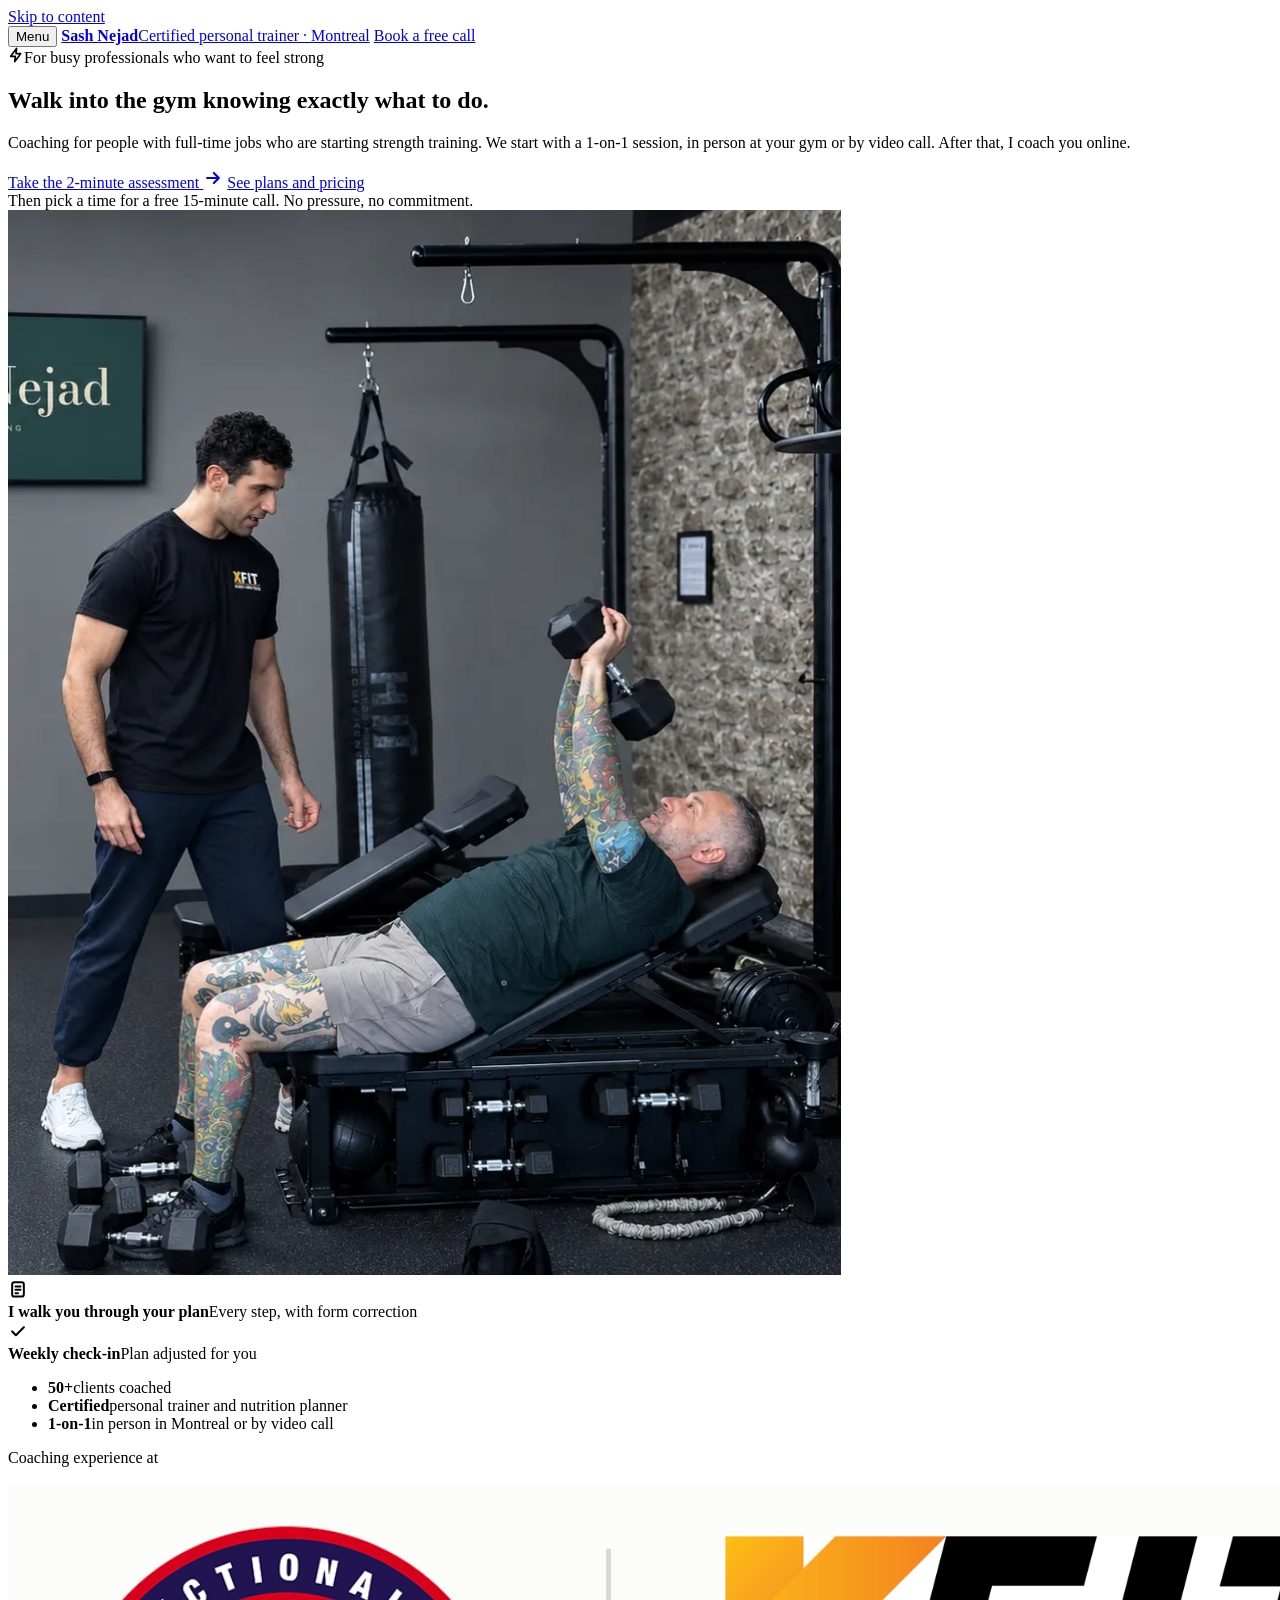
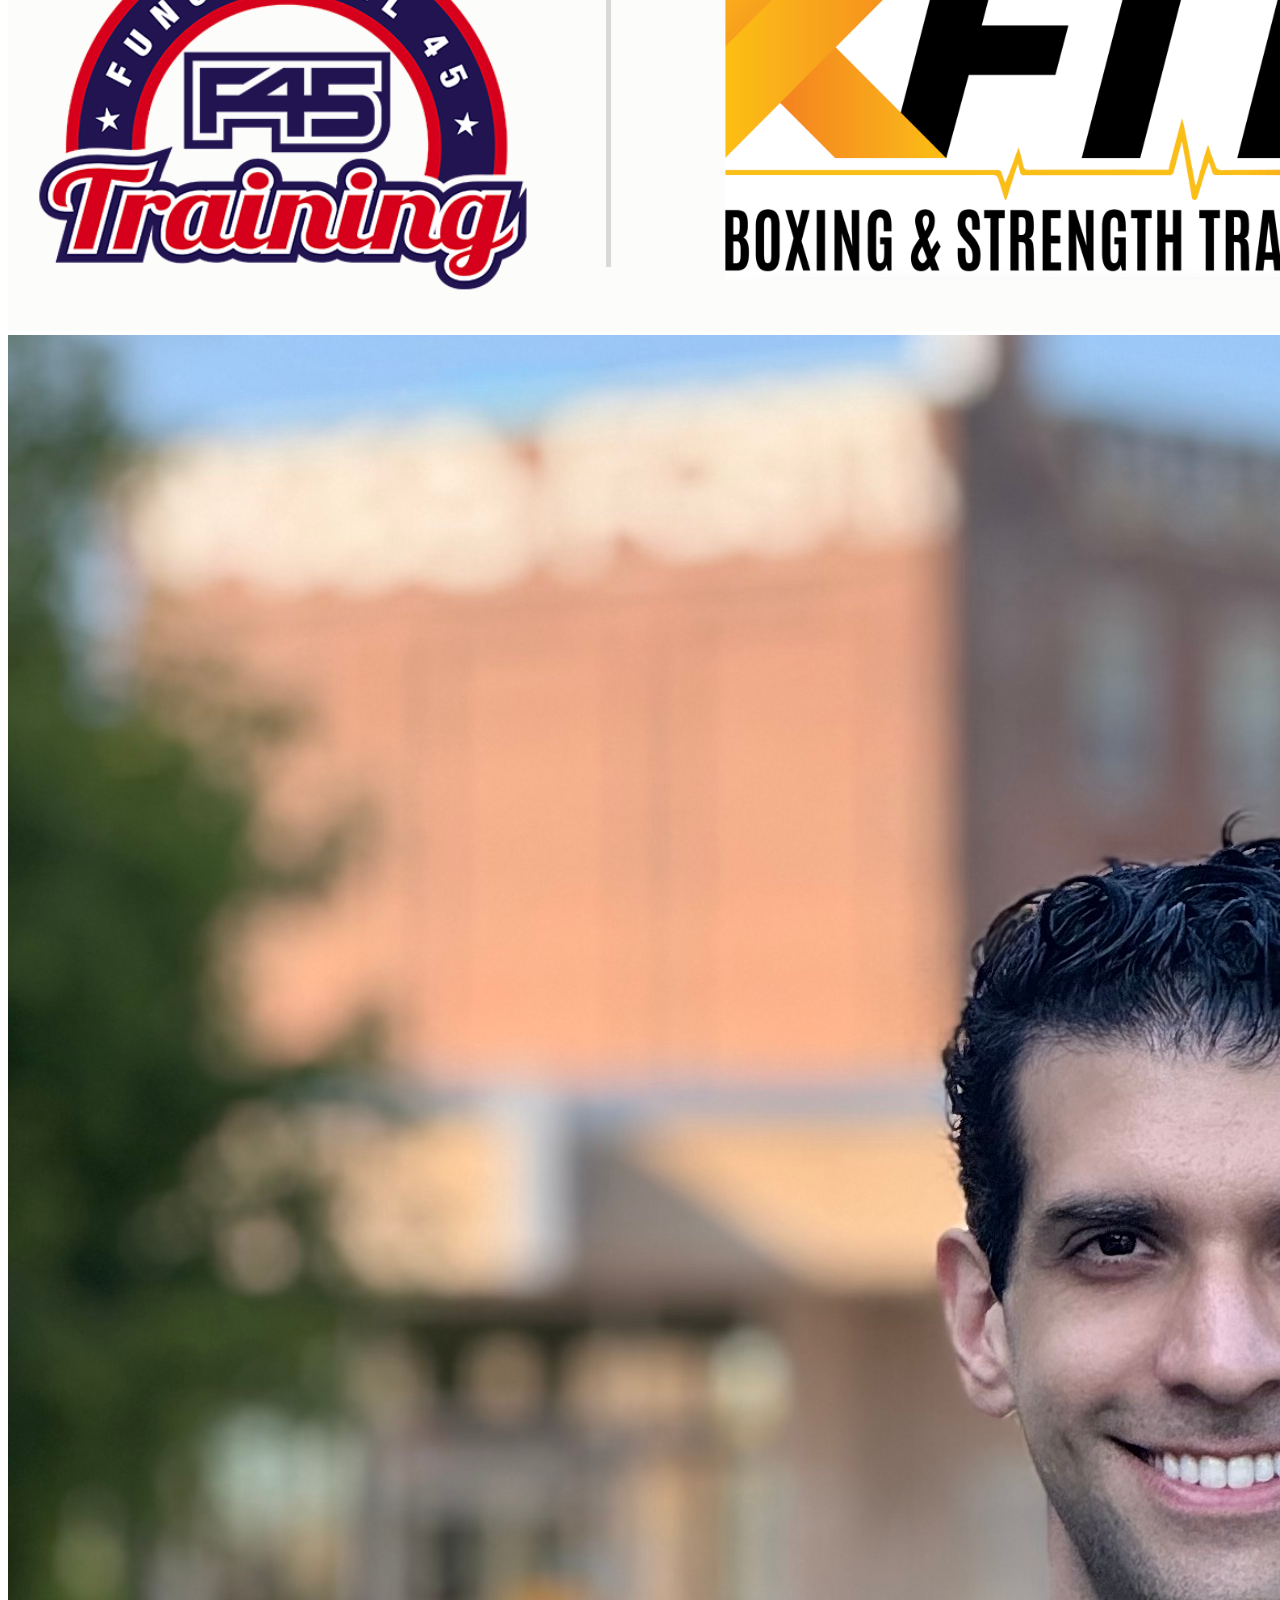
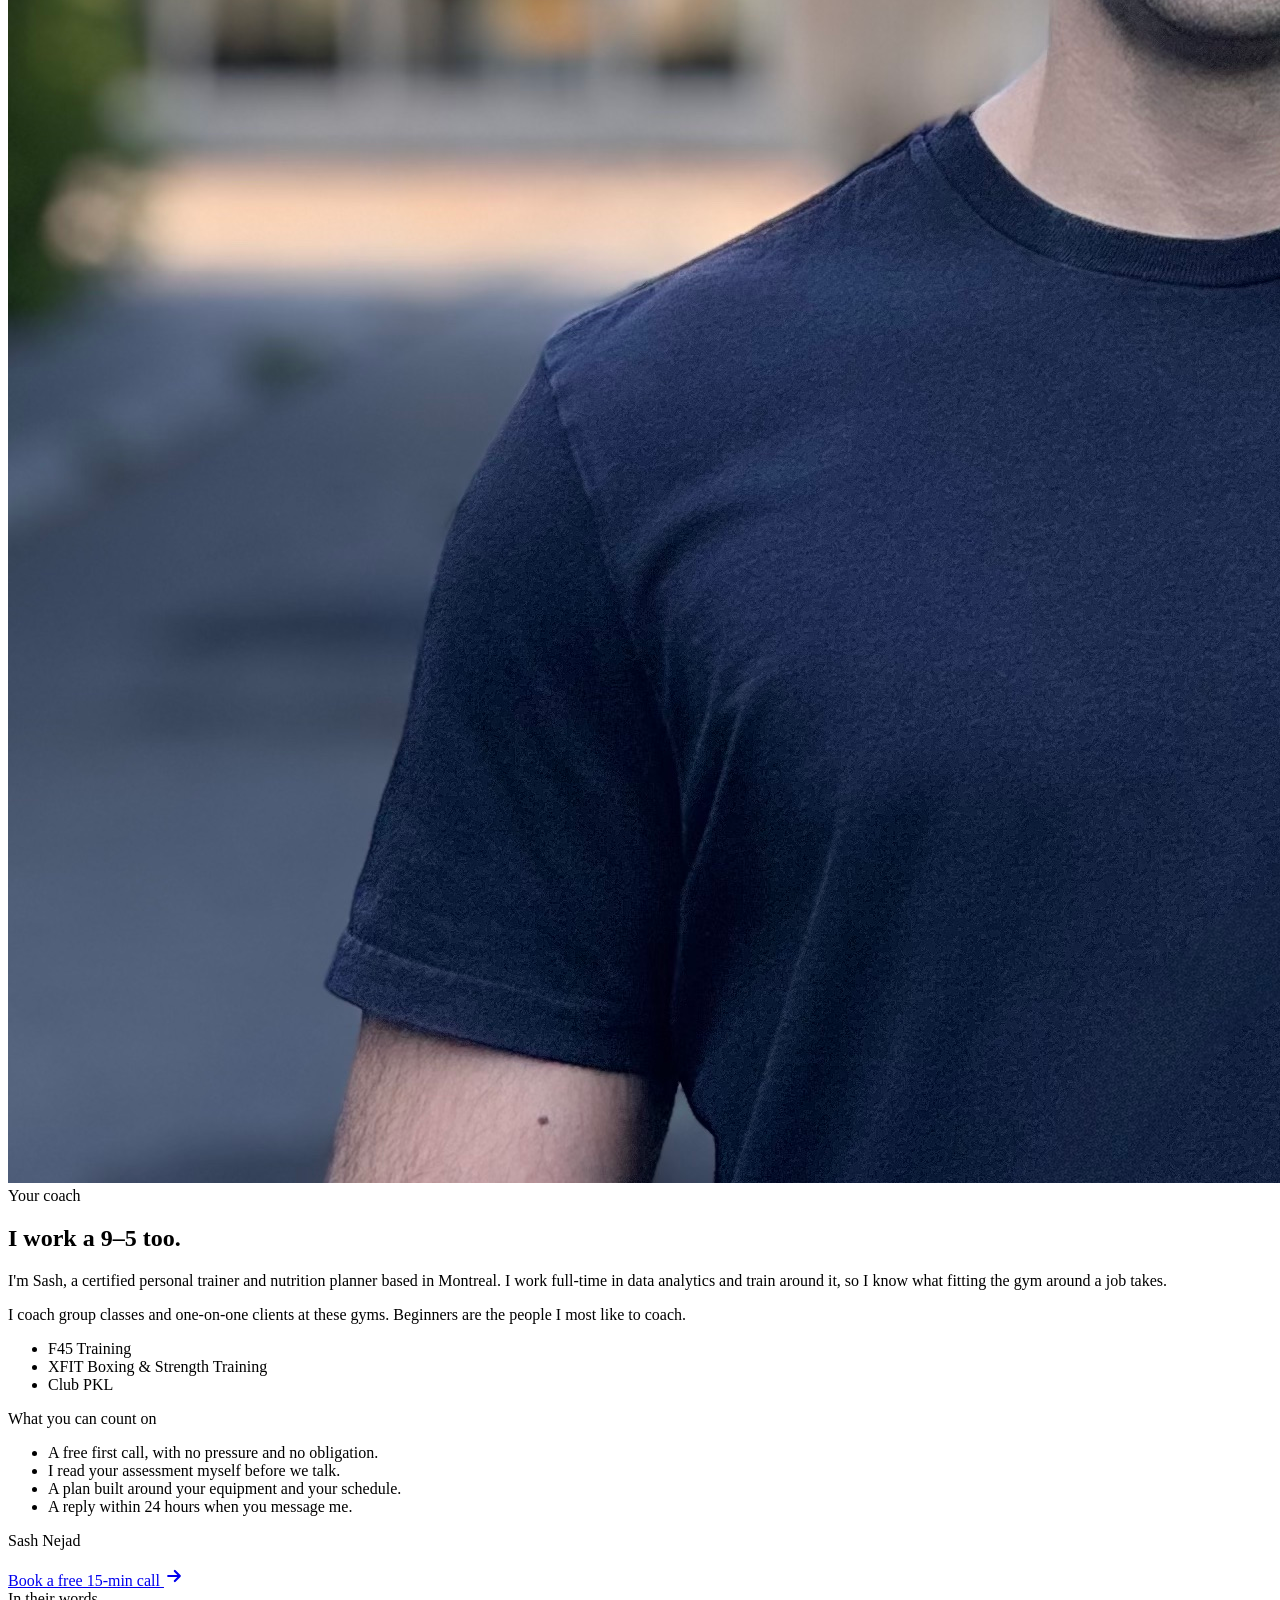
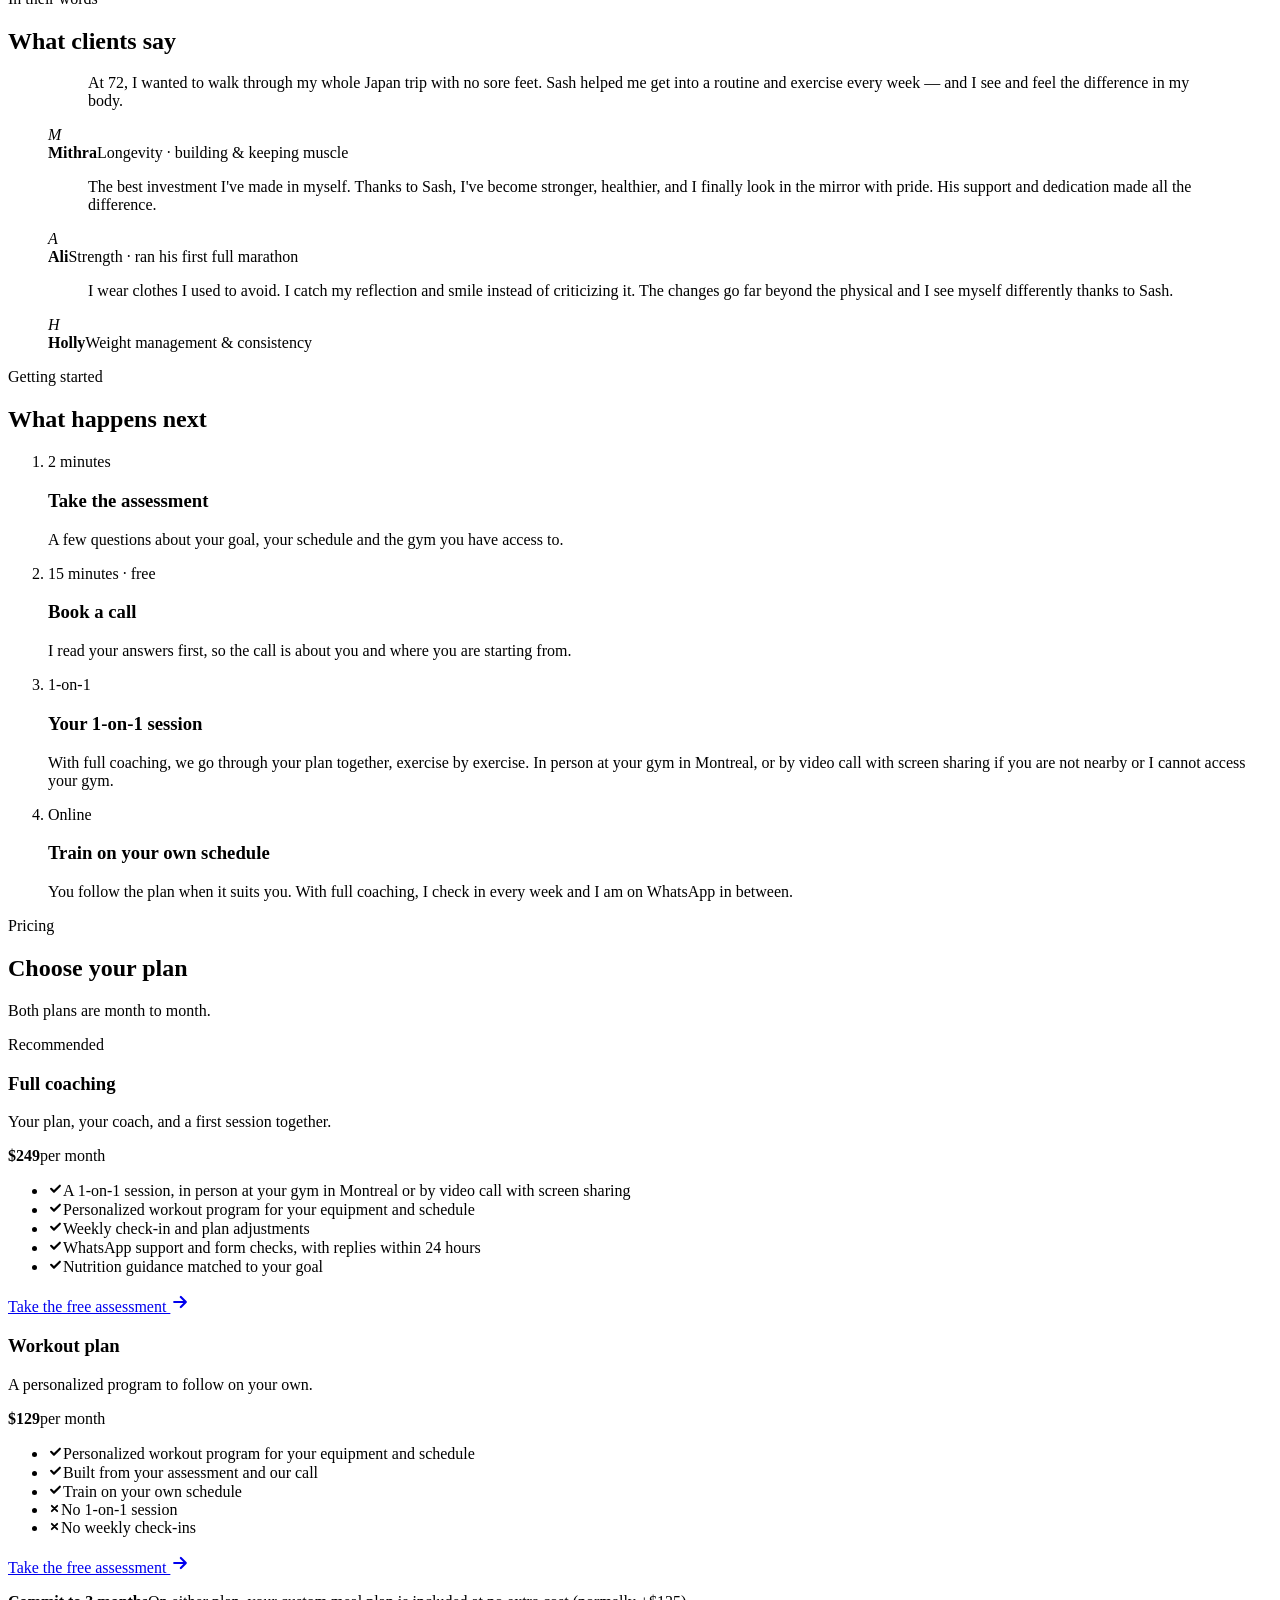
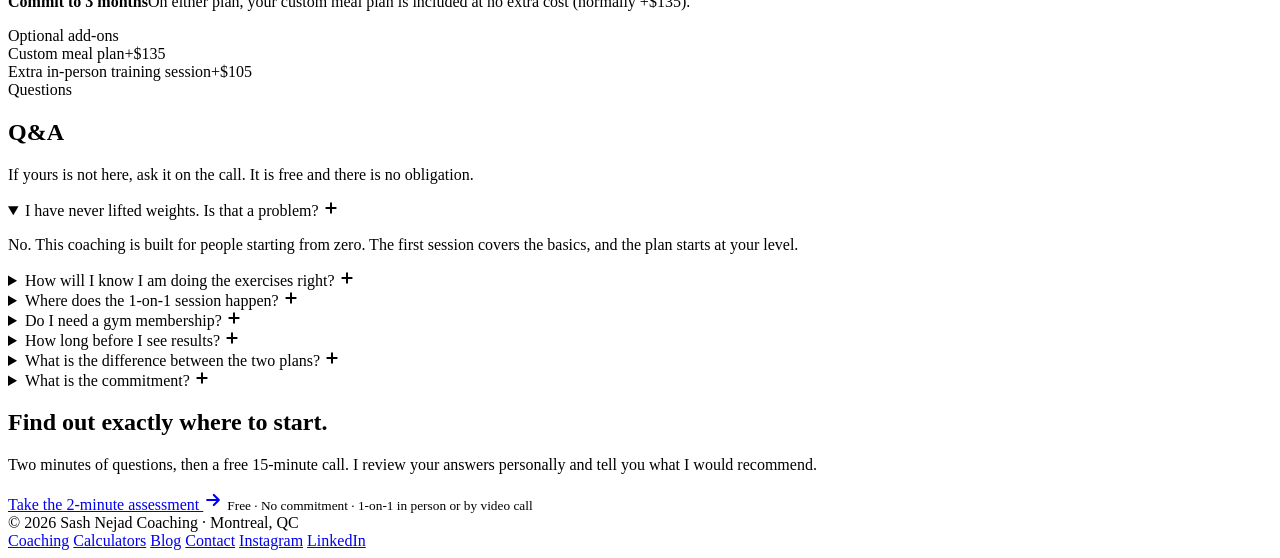
==== index.html @ bfb566f3 "Add files via upload" ====
<!DOCTYPE html>
<html lang="en">
<head>
<meta charset="utf-8">
<meta name="viewport" content="width=device-width, initial-scale=1.0">
<meta name="theme-color" content="#0B1F3A">

<!-- Google tag (gtag.js) -->
<script async src="https://www.googletagmanager.com/gtag/js?id=G-15GEWQ8VV3"></script>
<script>
  window.dataLayer = window.dataLayer || [];
  function gtag(){dataLayer.push(arguments);}
  gtag('js', new Date());

  gtag('config', 'G-15GEWQ8VV3');
  gtag('config', 'AW-18391822714');
</script>

<title>Sash Nejad - Personal Trainer Online &amp; in Montreal</title>
<meta name="description" content="Online personal training for busy professionals in Montreal: a 1-on-1 session in person or by video call, a personalized plan and weekly check-ins. Book a free 15-minute call.">
<meta name="robots" content="index, follow, max-image-preview:large, max-snippet:-1">
<link rel="canonical" href="https://sashnejad.com/">
<meta property="og:type" content="website">
<meta property="og:site_name" content="Sash Nejad Coaching">
<meta property="og:locale" content="en_CA">
<meta property="og:title" content="Sash Nejad - Personal Trainer Online &amp; in Montreal">
<meta property="og:description" content="Online personal training for busy professionals in Montreal: a 1-on-1 session in person or by video call, a personalized plan and weekly check-ins. Book a free 15-minute call.">
<meta property="og:url" content="https://sashnejad.com/">
<meta property="og:image" content="https://sashnejad.com/Gym.webp">
<meta name="twitter:card" content="summary_large_image">

<link rel="icon" type="image/png" href="/favicon-96x96.png" sizes="96x96" />
<link rel="icon" type="image/svg+xml" href="/favicon.svg" />
<link rel="shortcut icon" href="/favicon.ico" />
<link rel="apple-touch-icon" sizes="180x180" href="/apple-touch-icon.png" />
<link rel="manifest" href="/site.webmanifest" />

<!-- Google Tag Manager -->
<script>(function(w,d,s,l,i){w[l]=w[l]||[];w[l].push({'gtm.start':
new Date().getTime(),event:'gtm.js'});var f=d.getElementsByTagName(s)[0],
j=d.createElement(s),dl=l!='dataLayer'?'&l='+l:'';j.async=true;j.src=
'https://www.googletagmanager.com/gtm.js?id='+i+dl;f.parentNode.insertBefore(j,f);
})(window,document,'script','dataLayer','GTM-TTW9QDB4');</script>
<!-- End Google Tag Manager -->

<!-- Meta Pixel Code -->
<script>
!function(f,b,e,v,n,t,s)
{if(f.fbq)return;n=f.fbq=function(){n.callMethod?
n.callMethod.apply(n,arguments):n.queue.push(arguments)};
if(!f._fbq)f._fbq=n;n.push=n;n.loaded=!0;n.version='2.0';
n.queue=[];t=b.createElement(e);t.async=!0;
t.src=v;s=b.getElementsByTagName(e)[0];
s.parentNode.insertBefore(t,s)}(window, document,'script',
'https://connect.facebook.net/en_US/fbevents.js');
fbq('init', '3907175546258255');
fbq('track', 'PageView');
</script>
<!-- End Meta Pixel Code -->

<link rel="preconnect" href="https://fonts.googleapis.com">
<link rel="preconnect" href="https://fonts.gstatic.com" crossorigin>
<link rel="stylesheet" href="https://fonts.googleapis.com/css2?family=Libre+Franklin:wght@400;500;600;700&display=swap">
<link rel="stylesheet" href="https://fonts.googleapis.com/css2?family=IBM+Plex+Mono:wght@500&display=swap">
<link rel="stylesheet" href="/assets/site.css">

<script type="application/ld+json">
{
 "@context": "https://schema.org",
 "@graph": [
  {
   "@type": "WebSite",
   "@id": "https://sashnejad.com/#website",
   "url": "https://sashnejad.com/",
   "name": "Sash Nejad Coaching",
   "inLanguage": "en-CA",
   "publisher": {
    "@id": "https://sashnejad.com/#business"
   }
  },
  {
   "@type": "WebPage",
   "@id": "https://sashnejad.com/#webpage",
   "url": "https://sashnejad.com/",
   "name": "Sash Nejad - Personal Trainer Online & in Montreal",
   "description": "Online personal training for busy professionals in Montreal: a 1-on-1 session in person or by video call, a personalized plan and weekly check-ins. Book a free 15-minute call.",
   "isPartOf": {
    "@id": "https://sashnejad.com/#website"
   },
   "about": {
    "@id": "https://sashnejad.com/#business"
   },
   "primaryImageOfPage": {
    "@type": "ImageObject",
    "url": "https://sashnejad.com/Gym.webp"
   },
   "inLanguage": "en-CA"
  },
  {
   "@type": "ProfessionalService",
   "@id": "https://sashnejad.com/#business",
   "name": "Sash Nejad Coaching",
   "url": "https://sashnejad.com/",
   "description": "Personal training for busy professionals: online coaching worldwide, with 1-on-1 sessions in person in Montreal or by video call.",
   "image": "https://sashnejad.com/Gym.webp",
   "logo": "https://sashnejad.com/favicon-96x96.png",
   "founder": {
    "@id": "https://sashnejad.com/#sash"
   },
   "employee": {
    "@id": "https://sashnejad.com/#sash"
   },
   "address": {
    "@type": "PostalAddress",
    "addressLocality": "Montreal",
    "addressRegion": "QC",
    "addressCountry": "CA"
   },
   "areaServed": [
    {
     "@type": "City",
     "name": "Montreal"
    },
    {
     "@type": "Place",
     "name": "Online, worldwide"
    }
   ],
   "priceRange": "$129–$249 per month",
   "sameAs": [
    "https://www.instagram.com/sashnejad",
    "https://www.linkedin.com/in/sash-nejad/",
    "https://maps.google.com/?cid=7305544424755858509"
   ],
   "hasOfferCatalog": {
    "@type": "OfferCatalog",
    "name": "Coaching plans",
    "itemListElement": [
     {
      "@type": "Offer",
      "name": "Full coaching",
      "url": "https://sashnejad.com/#pricing",
      "price": 249,
      "priceCurrency": "CAD",
      "priceSpecification": {
       "@type": "UnitPriceSpecification",
       "price": 249,
       "priceCurrency": "CAD",
       "unitText": "MONTH"
      },
      "itemOffered": {
       "@type": "Service",
       "name": "Full coaching",
       "description": "A 1-on-1 session in person or by video call, a personalized workout program, weekly check-ins, WhatsApp support with form checks, and nutrition guidance.",
       "serviceType": "Personal training",
       "provider": {
        "@id": "https://sashnejad.com/#business"
       }
      }
     },
     {
      "@type": "Offer",
      "name": "Workout plan",
      "url": "https://sashnejad.com/#pricing",
      "price": 129,
      "priceCurrency": "CAD",
      "priceSpecification": {
       "@type": "UnitPriceSpecification",
       "price": 129,
       "priceCurrency": "CAD",
       "unitText": "MONTH"
      },
      "itemOffered": {
       "@type": "Service",
       "name": "Workout plan",
       "description": "A personalized workout program to follow on your own. No 1-on-1 session and no weekly check-ins.",
       "serviceType": "Personal training",
       "provider": {
        "@id": "https://sashnejad.com/#business"
       }
      }
     }
    ]
   }
  },
  {
   "@type": "Person",
   "@id": "https://sashnejad.com/#sash",
   "name": "Sash Nejad",
   "url": "https://sashnejad.com/",
   "jobTitle": "Certified personal trainer and nutrition planner",
   "image": "https://sashnejad.com/SNPhoto.jpeg",
   "worksFor": {
    "@id": "https://sashnejad.com/#business"
   },
   "address": {
    "@type": "PostalAddress",
    "addressLocality": "Montreal",
    "addressRegion": "QC",
    "addressCountry": "CA"
   },
   "knowsAbout": [
    "Strength training",
    "Resistance training for beginners",
    "Nutrition planning",
    "Online personal training"
   ],
   "sameAs": [
    "https://www.instagram.com/sashnejad",
    "https://www.linkedin.com/in/sash-nejad/"
   ]
  },
  {
   "@type": "FAQPage",
   "@id": "https://sashnejad.com/#faq",
   "mainEntity": [
    {
     "@type": "Question",
     "name": "I have never lifted weights. Is that a problem?",
     "acceptedAnswer": {
      "@type": "Answer",
      "text": "No. This coaching is built for people starting from zero. The first session covers the basics, and the plan starts at your level."
     }
    },
    {
     "@type": "Question",
     "name": "How will I know I am doing the exercises right?",
     "acceptedAnswer": {
      "@type": "Answer",
      "text": "We go through every exercise together in the first session. After that, send me a short video of any lift on WhatsApp and I will tell you what to adjust."
     }
    },
    {
     "@type": "Question",
     "name": "Where does the 1-on-1 session happen?",
     "acceptedAnswer": {
      "@type": "Answer",
      "text": "In person at your gym in Griffintown and central Montreal, such as your condo building's gym or the one you belong to. If you are not nearby, or I cannot get access to your gym, we do it by video call with screen sharing, so I can still walk you through every exercise and check your form."
     }
    },
    {
     "@type": "Question",
     "name": "Do I need a gym membership?",
     "acceptedAnswer": {
      "@type": "Answer",
      "text": "No. Your program is built around what you have: a condo gym, a set of dumbbells at home, or just your bodyweight."
     }
    },
    {
     "@type": "Question",
     "name": "How long before I see results?",
     "acceptedAnswer": {
      "@type": "Answer",
      "text": "It depends on where you start. Many clients notice more energy and confidence in the first weeks. Physical change builds over the following months of consistent training."
     }
    },
    {
     "@type": "Question",
     "name": "What is the difference between the two plans?",
     "acceptedAnswer": {
      "@type": "Answer",
      "text": "Both give you a personalized workout program. Full coaching adds a 1-on-1 session, in person or by video call, and a weekly check-in, so I adjust the plan with you as you go. The workout plan is the program on its own, to follow by yourself."
     }
    },
    {
     "@type": "Question",
     "name": "What is the commitment?",
     "acceptedAnswer": {
      "@type": "Answer",
      "text": "The call is free, with no obligation. Both plans are month to month. If you commit to 3 months on either plan, your custom meal plan is included at no extra cost, and 3 months is a realistic time to learn the movements and build the habit."
     }
    }
   ]
  }
 ]
}
</script>
</head>
<body>
<!-- Google Tag Manager (noscript) -->
<noscript><iframe src="https://www.googletagmanager.com/ns.html?id=GTM-TTW9QDB4" height="0" width="0" style="display:none;visibility:hidden"></iframe></noscript>
<!-- End Google Tag Manager (noscript) -->
<noscript><img height="1" width="1" style="display:none" alt="" src="https://www.facebook.com/tr?id=3907175546258255&ev=PageView&noscript=1"></noscript>

<a class="skip" href="#main">Skip to content</a>

<header class="top">
  <div class="wrap">
    <button class="menu-btn" type="button" aria-expanded="false" aria-controls="site-menu" aria-label="Open menu">
      <span class="menu-btn__bars" aria-hidden="true"><span></span><span></span><span></span></span>
      <span class="menu-btn__label">Menu</span>
    </button>
    <a class="brand" href="/"><b>Sash Nejad</b><span>Certified personal trainer · Montreal</span></a>
    <a class="btn btn--accent top__cta" href="/assessment/" data-cta="header">Book a free call</a>
  </div>
  <nav class="menu" id="site-menu" aria-label="Main" hidden>
    <ul>
      <li><a href="/#pricing">Pricing</a></li>
      <li><a href="/#faq">Q&amp;A</a></li>
      <li><a href="/calculators/">Calculators</a></li>
      <li><a href="/blog/">Blog</a></li>
      <li><a href="/contact/">Contact</a></li>
    </ul>
  </nav>
</header>

<main id="main">

  <section class="hero">
    <div class="rings" aria-hidden="true"></div>
    <div class="wrap">
      <div class="hero__copy">
        <span class="pill"><svg aria-hidden="true" width="16" height="16" viewBox="0 0 24 24" fill="none" stroke="currentColor" stroke-width="2.4" stroke-linecap="round" stroke-linejoin="round"><path d="M13 2L4 14h7l-1 8 9-12h-7l1-8z"/></svg>For busy professionals who want to feel strong</span>
        <h1>Walk into the gym knowing <span class="mark">exactly</span> what to do.</h1>
        <p class="hero__lead">Coaching for people with full-time jobs who are starting strength training. We start with a 1-on-1 session, in person at your gym or by video call. After that, I coach you online.</p>
        <div class="hero__cta" id="hero-cta">
          <a class="btn btn--accent" href="/assessment/" data-cta="hero">Take the 2-minute assessment <svg aria-hidden="true" width="20" height="20" viewBox="0 0 24 24" fill="none" stroke="currentColor" stroke-width="2.6" stroke-linecap="round" stroke-linejoin="round"><path d="M5 12h14M13 6l6 6-6 6"/></svg></a>
          <a class="hero__more" href="#pricing">See plans and pricing</a>
        </div>
        <span class="hero__note">Then pick a time for a free 15-minute call. No pressure, no commitment.</span>
      </div>

      <div class="shot">
        <img src="/Gym.webp" alt="Sash Nejad coaching a client through a dumbbell press at his Montreal training space" width="833" height="1065">
        <div class="float float--a">
          <i><svg aria-hidden="true" width="20" height="20" viewBox="0 0 24 24" fill="none" stroke="currentColor" stroke-width="2.4" stroke-linecap="round" stroke-linejoin="round"><rect x="5" y="4" width="14" height="17" rx="2.5"/><path d="M9 9h6M9 13h6M9 17h3"/></svg></i>
          <div><b>I walk you through your plan</b><span>Every step, with form correction</span></div>
        </div>
        <div class="float float--b">
          <i><svg aria-hidden="true" width="20" height="20" viewBox="0 0 24 24" fill="none" stroke="currentColor" stroke-width="2.6" stroke-linecap="round" stroke-linejoin="round"><path d="M5 12.5l4.5 4.5L19 7.5"/></svg></i>
          <div><b>Weekly check-in</b><span>Plan adjusted for you</span></div>
        </div>
      </div>
    </div>
  </section>

  <div class="stats">
    <div class="stats__card">
      <ul aria-label="Credentials">
        <li><b>50+</b><span>clients coached</span></li>
        <!-- TODO: name the body that certified you. A named credential is more convincing than the word "certified". -->
        <li><b>Certified</b><span>personal trainer and nutrition planner</span></li>
        <li><b>1-on-1</b><span>in person in Montreal or by video call</span></li>
      </ul>
      <div class="creds">
        <p class="creds__label">Coaching experience at</p>
        <img src="/Affl.png" alt="Gyms and studios where Sash has coached: F45 Training, XFIT Boxing &amp; Strength Training, Club PKL" loading="lazy">
      </div>
    </div>
  </div>

  <section class="sec sec--white" id="coach">
    <div class="wrap coach">
      <div class="coach__photo">
        <img src="/SNPhoto.jpeg" alt="Sash Nejad, certified personal trainer" loading="lazy">
      </div>
      <div class="coach__copy">
        <span class="eyebrow">Your coach</span>
        <h2>I work a <span class="hl">9–5</span> too.</h2>
        <p>I'm Sash, a certified personal trainer and nutrition planner based in Montreal. I work full-time in data analytics and train around it, so I know what fitting the gym around a job takes.</p>
        <p>I coach group classes and one-on-one clients at these gyms. Beginners are the people I most like to coach.</p>
        <ul class="chips" aria-label="Coaching experience at">
          <li>F45 Training</li>
          <li>XFIT Boxing &amp; Strength Training</li>
          <li>Club PKL</li>
        </ul>
        <div class="promise">
          <p class="promise__title">What you can count on</p>
          <ul>
            <li>A free first call, with no pressure and no obligation.</li>
            <li>I read your assessment myself before we talk.</li>
            <li>A plan built around your equipment and your schedule.</li>
            <li>A reply within 24 hours when you message me.</li>
          </ul>
          <p class="sign">Sash Nejad</p>
        </div>
        <a class="btn btn--primary" href="/assessment/" data-cta="coach">Book a free 15-min call <svg aria-hidden="true" width="20" height="20" viewBox="0 0 24 24" fill="none" stroke="currentColor" stroke-width="2.6" stroke-linecap="round" stroke-linejoin="round"><path d="M5 12h14M13 6l6 6-6 6"/></svg></a>
      </div>
    </div>
  </section>

  <section class="sec" id="results">
    <div class="wrap">
      <div class="head">
        <span class="eyebrow">In their words</span>
        <h2>What clients say</h2>
      </div>
      <!-- TODO: when you have one, swap in a testimonial from a client who started as a beginner while working full-time (name, job and photo, with permission). -->
      <!-- TODO: once you have Google reviews, add your rating and a link to them here. -->
      <div class="quotes">
        <figure class="quote">
          <blockquote>At 72, I wanted to walk through my whole Japan trip with no sore feet. Sash helped me get into a routine and exercise every week — and I see and feel the difference in my body.</blockquote>
          <figcaption><i aria-hidden="true">M</i><div><b>Mithra</b><span>Longevity · building &amp; keeping muscle</span></div></figcaption>
        </figure>
        <figure class="quote">
          <blockquote>The best investment I've made in myself. Thanks to Sash, I've become stronger, healthier, and I finally look in the mirror with pride. His support and dedication made all the difference.</blockquote>
          <figcaption><i aria-hidden="true">A</i><div><b>Ali</b><span>Strength · ran his first full marathon</span></div></figcaption>
        </figure>
        <figure class="quote">
          <blockquote>I wear clothes I used to avoid. I catch my reflection and smile instead of criticizing it. The changes go far beyond the physical and I see myself differently thanks to Sash.</blockquote>
          <figcaption><i aria-hidden="true">H</i><div><b>Holly</b><span>Weight management &amp; consistency</span></div></figcaption>
        </figure>
      </div>
    </div>
  </section>

  <!-- ==================== BEFORE & AFTER (DISABLED) ====================
    ADS COMPLIANCE: kept switched off, as on the previous page. Before/after images are restricted
    by personal-health ad policies when they appear on an ad destination page.
    Keep this off on any page that receives paid traffic.

  <section class="sec" id="beforeafter">
    <div class="wrap">
      <figure><img src="BeforeAfterHolly.png" alt="Client transformation"><figcaption>Holly</figcaption></figure>
      <figure><img src="BeforeAfterAliReza.png" alt="Client transformation"><figcaption>AliReza</figcaption></figure>
    </div>
  </section>
  ==================== END BEFORE & AFTER (DISABLED) ==================== -->

  <section class="sec sec--white" id="start">
    <div class="wrap">
      <div class="head">
        <span class="eyebrow">Getting started</span>
        <h2>What happens next</h2>
      </div>
      <ol class="steps">
        <li class="step">
          <span class="step__tag">2 minutes</span>
          <h3>Take the assessment</h3>
          <p>A few questions about your goal, your schedule and the gym you have access to.</p>
        </li>
        <li class="step">
          <span class="step__tag">15 minutes · free</span>
          <h3>Book a call</h3>
          <p>I read your answers first, so the call is about you and where you are starting from.</p>
        </li>
        <li class="step step--inperson">
          <span class="step__tag">1-on-1</span>
          <h3>Your 1-on-1 session</h3>
          <p>With full coaching, we go through your plan together, exercise by exercise. In person at your gym in Montreal, or by video call with screen sharing if you are not nearby or I cannot access your gym.</p>
        </li>
        <li class="step">
          <span class="step__tag">Online</span>
          <h3>Train on your own schedule</h3>
          <p>You follow the plan when it suits you. With full coaching, I check in every week and I am on WhatsApp in between.</p>
        </li>
      </ol>
    </div>
  </section>


  <section class="sec" id="pricing">
    <div class="wrap">
      <div class="head">
        <span class="eyebrow">Pricing</span>
        <h2>Choose your plan</h2>
        <p>Both plans are month to month.</p>
      </div>
      <!-- TODO: state the currency (for example "$249 CAD" and "$129 CAD"). -->
      <div class="plans">
        <div class="tier tier--full">
          <div class="tier__top">
            <span class="tier__badge">Recommended</span>
            <h3>Full coaching</h3>
            <p class="tier__sub">Your plan, your coach, and a first session together.</p>
          </div>
          <p class="tier__price"><b>$249</b><span>per month</span></p>
          <ul class="includes">
            <li><i><svg aria-hidden="true" width="15" height="15" viewBox="0 0 24 24" fill="none" stroke="currentColor" stroke-width="3.4" stroke-linecap="round" stroke-linejoin="round"><path d="M5 12.5l4.5 4.5L19 7.5"/></svg></i><span>A 1-on-1 session, in person at your gym in Montreal or by video call with screen sharing</span></li>
            <li><i><svg aria-hidden="true" width="15" height="15" viewBox="0 0 24 24" fill="none" stroke="currentColor" stroke-width="3.4" stroke-linecap="round" stroke-linejoin="round"><path d="M5 12.5l4.5 4.5L19 7.5"/></svg></i><span>Personalized workout program for your equipment and schedule</span></li>
            <li><i><svg aria-hidden="true" width="15" height="15" viewBox="0 0 24 24" fill="none" stroke="currentColor" stroke-width="3.4" stroke-linecap="round" stroke-linejoin="round"><path d="M5 12.5l4.5 4.5L19 7.5"/></svg></i><span>Weekly check-in and plan adjustments</span></li>
            <li><i><svg aria-hidden="true" width="15" height="15" viewBox="0 0 24 24" fill="none" stroke="currentColor" stroke-width="3.4" stroke-linecap="round" stroke-linejoin="round"><path d="M5 12.5l4.5 4.5L19 7.5"/></svg></i><span>WhatsApp support and form checks, with replies within 24 hours</span></li>
            <li><i><svg aria-hidden="true" width="15" height="15" viewBox="0 0 24 24" fill="none" stroke="currentColor" stroke-width="3.4" stroke-linecap="round" stroke-linejoin="round"><path d="M5 12.5l4.5 4.5L19 7.5"/></svg></i><span>Nutrition guidance matched to your goal</span></li>
          </ul>
          <a class="btn btn--accent" href="/assessment/" data-cta="pricing-full">Take the free assessment <svg aria-hidden="true" width="20" height="20" viewBox="0 0 24 24" fill="none" stroke="currentColor" stroke-width="2.6" stroke-linecap="round" stroke-linejoin="round"><path d="M5 12h14M13 6l6 6-6 6"/></svg></a>
        </div>
        <div class="tier">
          <div class="tier__top">
            <h3>Workout plan</h3>
            <p class="tier__sub">A personalized program to follow on your own.</p>
          </div>
          <p class="tier__price"><b>$129</b><span>per month</span></p>
          <ul class="includes">
            <li><i><svg aria-hidden="true" width="15" height="15" viewBox="0 0 24 24" fill="none" stroke="currentColor" stroke-width="3.4" stroke-linecap="round" stroke-linejoin="round"><path d="M5 12.5l4.5 4.5L19 7.5"/></svg></i><span>Personalized workout program for your equipment and schedule</span></li>
            <li><i><svg aria-hidden="true" width="15" height="15" viewBox="0 0 24 24" fill="none" stroke="currentColor" stroke-width="3.4" stroke-linecap="round" stroke-linejoin="round"><path d="M5 12.5l4.5 4.5L19 7.5"/></svg></i><span>Built from your assessment and our call</span></li>
            <li><i><svg aria-hidden="true" width="15" height="15" viewBox="0 0 24 24" fill="none" stroke="currentColor" stroke-width="3.4" stroke-linecap="round" stroke-linejoin="round"><path d="M5 12.5l4.5 4.5L19 7.5"/></svg></i><span>Train on your own schedule</span></li>
            <li class="is-no"><i><svg aria-hidden="true" width="13" height="13" viewBox="0 0 24 24" fill="none" stroke="currentColor" stroke-width="3.4" stroke-linecap="round"><path d="M7 7l10 10M17 7L7 17"/></svg></i><span>No 1-on-1 session</span></li>
            <li class="is-no"><i><svg aria-hidden="true" width="13" height="13" viewBox="0 0 24 24" fill="none" stroke="currentColor" stroke-width="3.4" stroke-linecap="round"><path d="M7 7l10 10M17 7L7 17"/></svg></i><span>No weekly check-ins</span></li>
          </ul>
          <a class="btn btn--primary" href="/assessment/" data-cta="pricing-workout">Take the free assessment <svg aria-hidden="true" width="20" height="20" viewBox="0 0 24 24" fill="none" stroke="currentColor" stroke-width="2.6" stroke-linecap="round" stroke-linejoin="round"><path d="M5 12h14M13 6l6 6-6 6"/></svg></a>
        </div>
      </div>

      <!-- 3-MONTH BONUS: delete this block to remove the offer. -->
      <p class="bonus"><b>Commit to 3 months</b><span>On either plan, your custom meal plan is included at no extra cost (normally +$135).</span></p>
      <!-- END 3-MONTH BONUS -->

      <div class="addons addons--plans">
        <span class="eyebrow">Optional add-ons</span>
        <div><span>Custom meal plan</span><span>+$135</span></div>
        <div><span>Extra in-person training session</span><span>+$105</span></div>
      </div>
    </div>
  </section>

  <section class="sec sec--white" id="faq">
    <div class="wrap faq">
      <div class="head">
        <span class="eyebrow">Questions</span>
        <h2>Q&amp;A</h2>
        <p>If yours is not here, ask it on the call. It is free and there is no obligation.</p>
      </div>
      <div class="faq__list">
        <details open>
          <summary>I have never lifted weights. Is that a problem? <i><svg aria-hidden="true" width="16" height="16" viewBox="0 0 24 24" fill="none" stroke="currentColor" stroke-width="3" stroke-linecap="round"><path d="M12 5v14M5 12h14"/></svg></i></summary>
          <p>No. This coaching is built for people starting from zero. The first session covers the basics, and the plan starts at your level.</p>
        </details>
        <details>
          <summary>How will I know I am doing the exercises right? <i><svg aria-hidden="true" width="16" height="16" viewBox="0 0 24 24" fill="none" stroke="currentColor" stroke-width="3" stroke-linecap="round"><path d="M12 5v14M5 12h14"/></svg></i></summary>
          <p>We go through every exercise together in the first session. After that, send me a short video of any lift on WhatsApp and I will tell you what to adjust.</p>
        </details>
        <!-- TODO: confirm the areas where you do the in-person session. -->
        <details>
          <summary>Where does the 1-on-1 session happen? <i><svg aria-hidden="true" width="16" height="16" viewBox="0 0 24 24" fill="none" stroke="currentColor" stroke-width="3" stroke-linecap="round"><path d="M12 5v14M5 12h14"/></svg></i></summary>
          <p>In person at your gym in Griffintown and central Montreal, such as your condo building's gym or the one you belong to. If you are not nearby, or I cannot get access to your gym, we do it by video call with screen sharing, so I can still walk you through every exercise and check your form.</p>
        </details>
        <details>
          <summary>Do I need a gym membership? <i><svg aria-hidden="true" width="16" height="16" viewBox="0 0 24 24" fill="none" stroke="currentColor" stroke-width="3" stroke-linecap="round"><path d="M12 5v14M5 12h14"/></svg></i></summary>
          <p>No. Your program is built around what you have: a condo gym, a set of dumbbells at home, or just your bodyweight.</p>
        </details>
        <details>
          <summary>How long before I see results? <i><svg aria-hidden="true" width="16" height="16" viewBox="0 0 24 24" fill="none" stroke="currentColor" stroke-width="3" stroke-linecap="round"><path d="M12 5v14M5 12h14"/></svg></i></summary>
          <p>It depends on where you start. Many clients notice more energy and confidence in the first weeks. Physical change builds over the following months of consistent training.</p>
        </details>
        <details>
          <summary>What is the difference between the two plans? <i><svg aria-hidden="true" width="16" height="16" viewBox="0 0 24 24" fill="none" stroke="currentColor" stroke-width="3" stroke-linecap="round"><path d="M12 5v14M5 12h14"/></svg></i></summary>
          <p>Both give you a personalized workout program. Full coaching adds a 1-on-1 session, in person or by video call, and a weekly check-in, so I adjust the plan with you as you go. The workout plan is the program on its own, to follow by yourself.</p>
        </details>
        <details>
          <summary>What is the commitment? <i><svg aria-hidden="true" width="16" height="16" viewBox="0 0 24 24" fill="none" stroke="currentColor" stroke-width="3" stroke-linecap="round"><path d="M12 5v14M5 12h14"/></svg></i></summary>
          <p>The call is free, with no obligation. Both plans are month to month. If you commit to 3 months on either plan, your custom meal plan is included at no extra cost, and 3 months is a realistic time to learn the movements and build the habit.</p>
        </details>
      </div>
    </div>
  </section>

  <section class="sec sec--primary">
    <div class="rings rings--low" aria-hidden="true"></div>
    <div class="wrap">
      <div class="final">
        <h2>Find out <span class="mark">exactly</span> where to start.</h2>
        <p>Two minutes of questions, then a free 15-minute call. I review your answers personally and tell you what I would recommend.</p>
        <a class="btn btn--accent" href="/assessment/" data-cta="final">Take the 2-minute assessment <svg aria-hidden="true" width="20" height="20" viewBox="0 0 24 24" fill="none" stroke="currentColor" stroke-width="2.6" stroke-linecap="round" stroke-linejoin="round"><path d="M5 12h14M13 6l6 6-6 6"/></svg></a>
        <small>Free · No commitment · 1-on-1 in person or by video call</small>
      </div>
    </div>
  </section>

</main>

<footer class="foot">
  <div class="wrap">
    <span>© 2026 Sash Nejad Coaching · Montreal, QC</span>
    <nav aria-label="Footer">
      <a href="/">Coaching</a>
      <a href="/calculators/">Calculators</a>
      <a href="/blog/">Blog</a>
      <a href="/contact/">Contact</a>
      <a href="https://www.instagram.com/sashnejad">Instagram</a>
      <a href="https://www.linkedin.com/in/sash-nejad/">LinkedIn</a>
    </nav>
  </div>
</footer>
<script>
(function () {
  // Menu button: opens and closes the page menu under the header.
  var btn = document.querySelector('.menu-btn');
  var menu = document.getElementById('site-menu');
  if (!btn || !menu) return;
  function set(open) {
    btn.setAttribute('aria-expanded', String(open));
    btn.setAttribute('aria-label', open ? 'Close menu' : 'Open menu');
    menu.hidden = !open;
  }
  btn.addEventListener('click', function () { set(menu.hidden); });
  menu.addEventListener('click', function (e) { if (e.target.closest('a')) set(false); });
  document.addEventListener('keydown', function (e) {
    if (e.key === 'Escape' && !menu.hidden) { set(false); btn.focus(); }
  });
  document.addEventListener('click', function (e) {
    if (!menu.hidden && !e.target.closest('.top')) set(false);
  });
})();
</script>

</body>
</html>
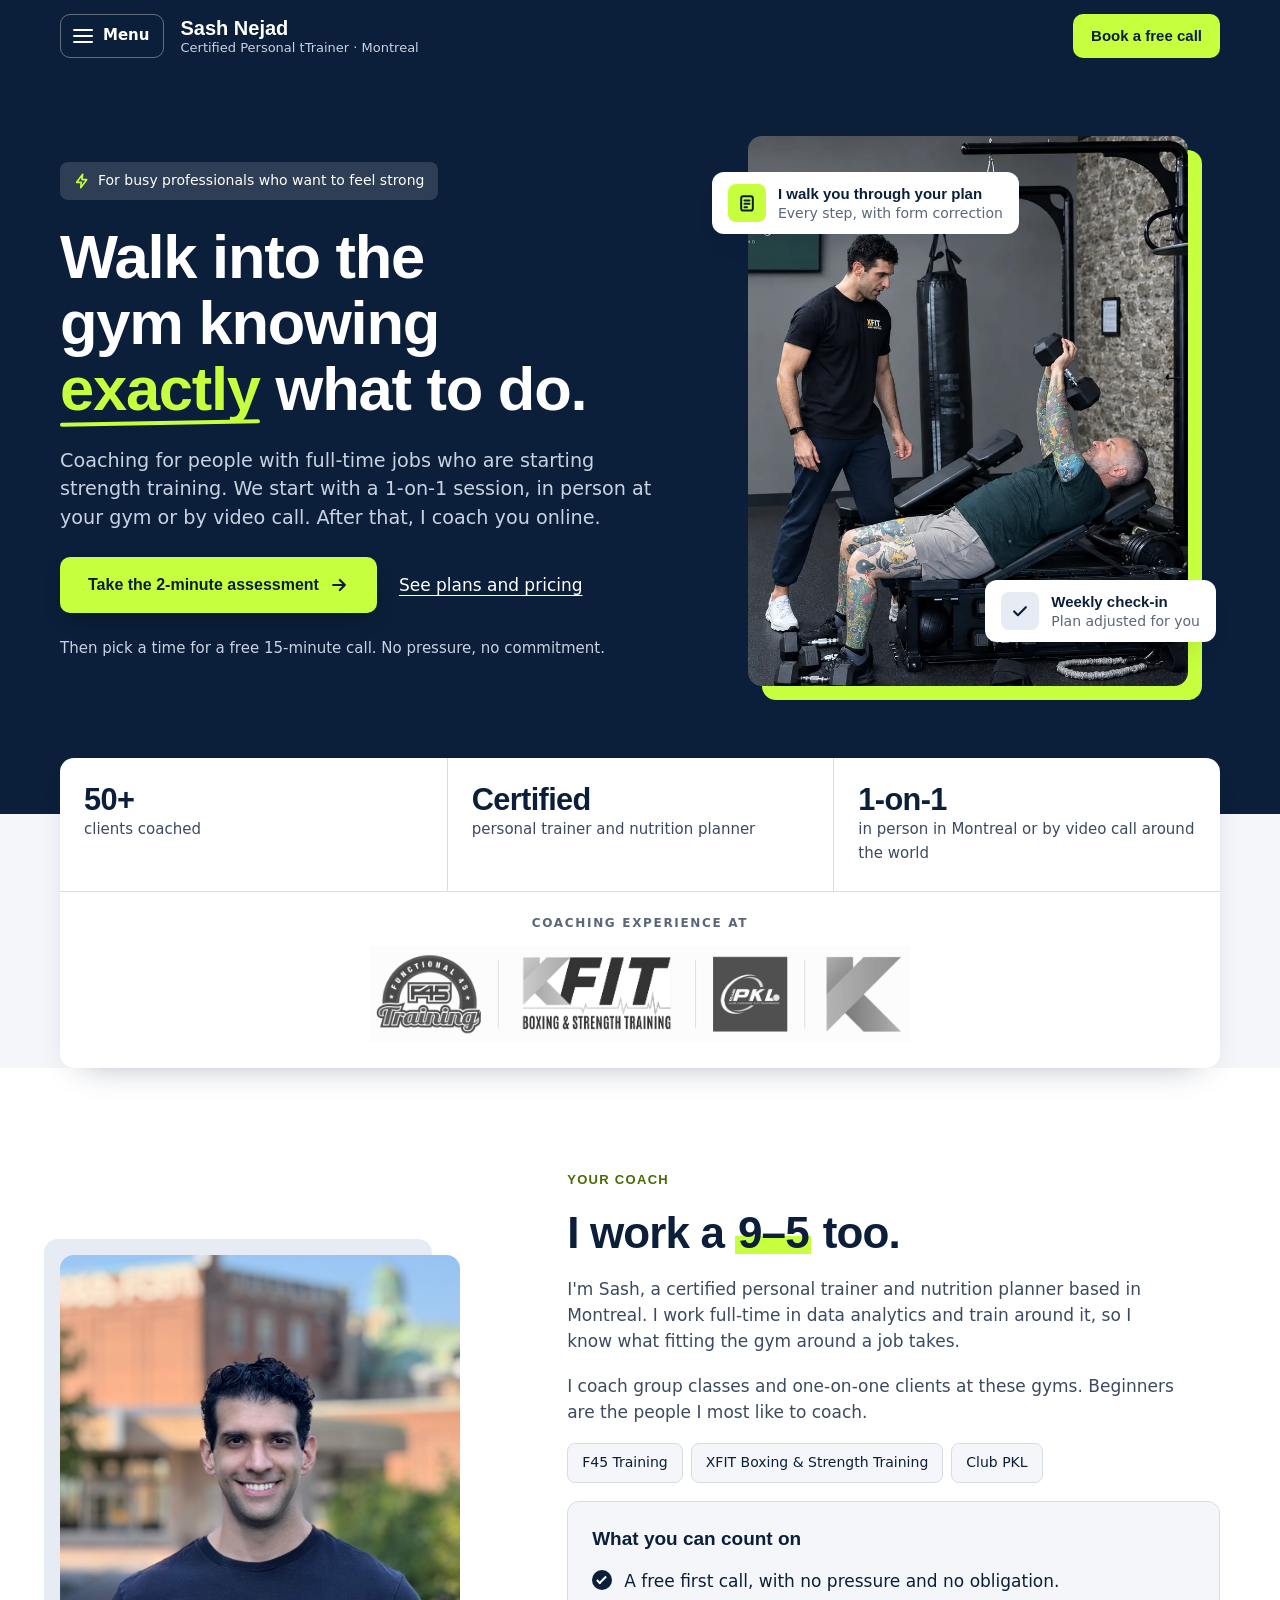
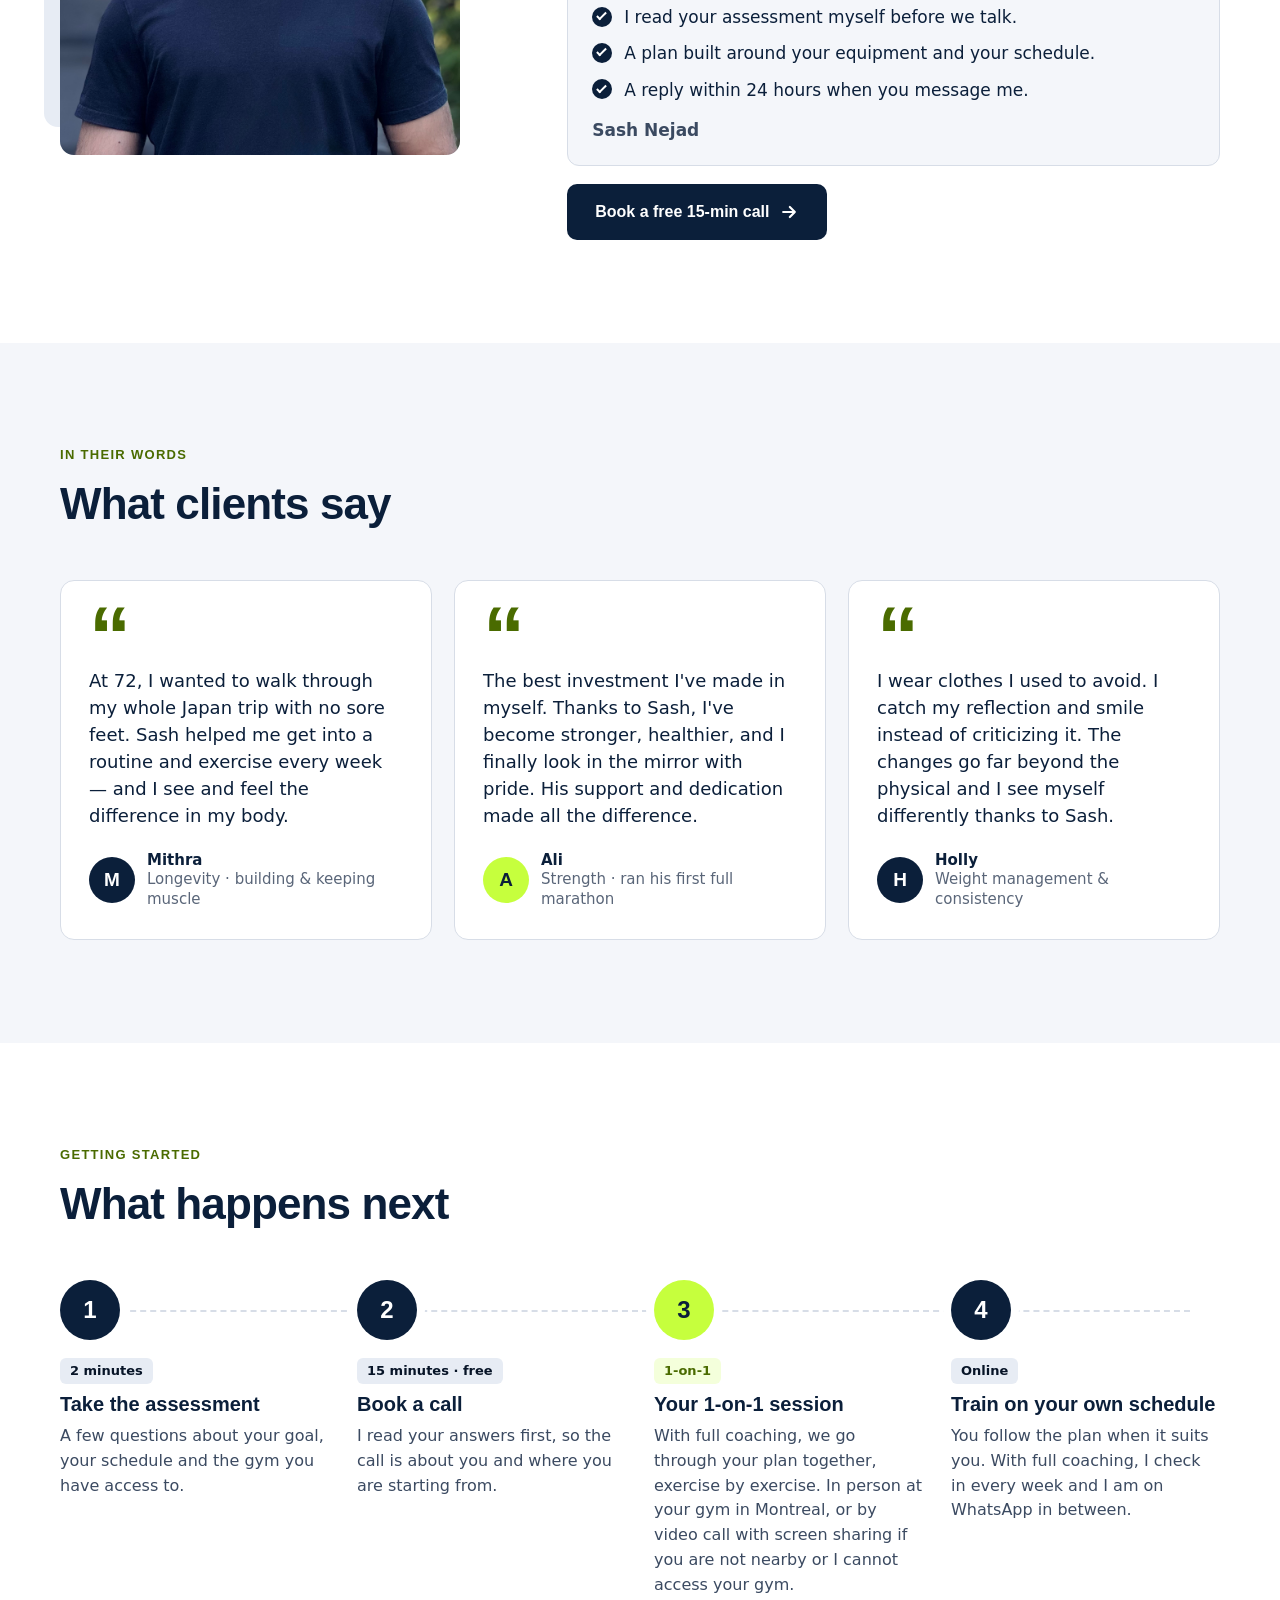
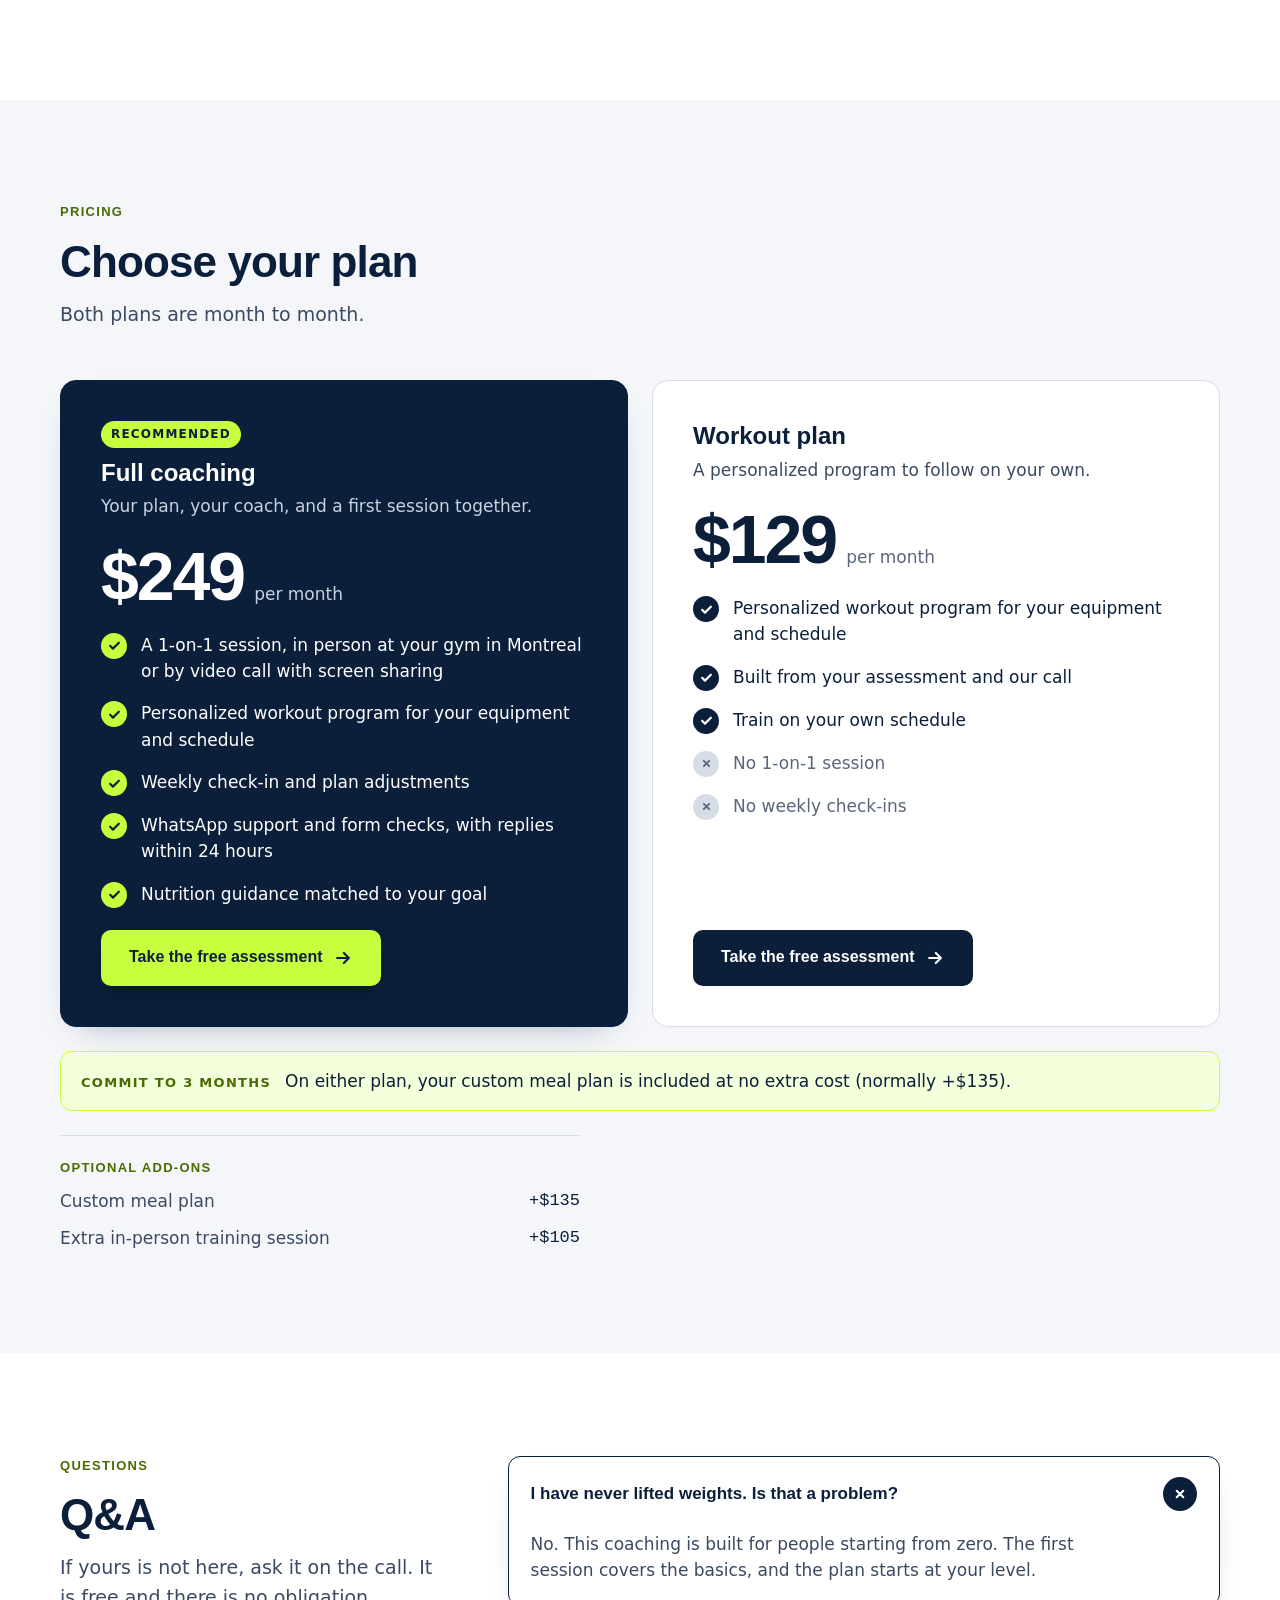
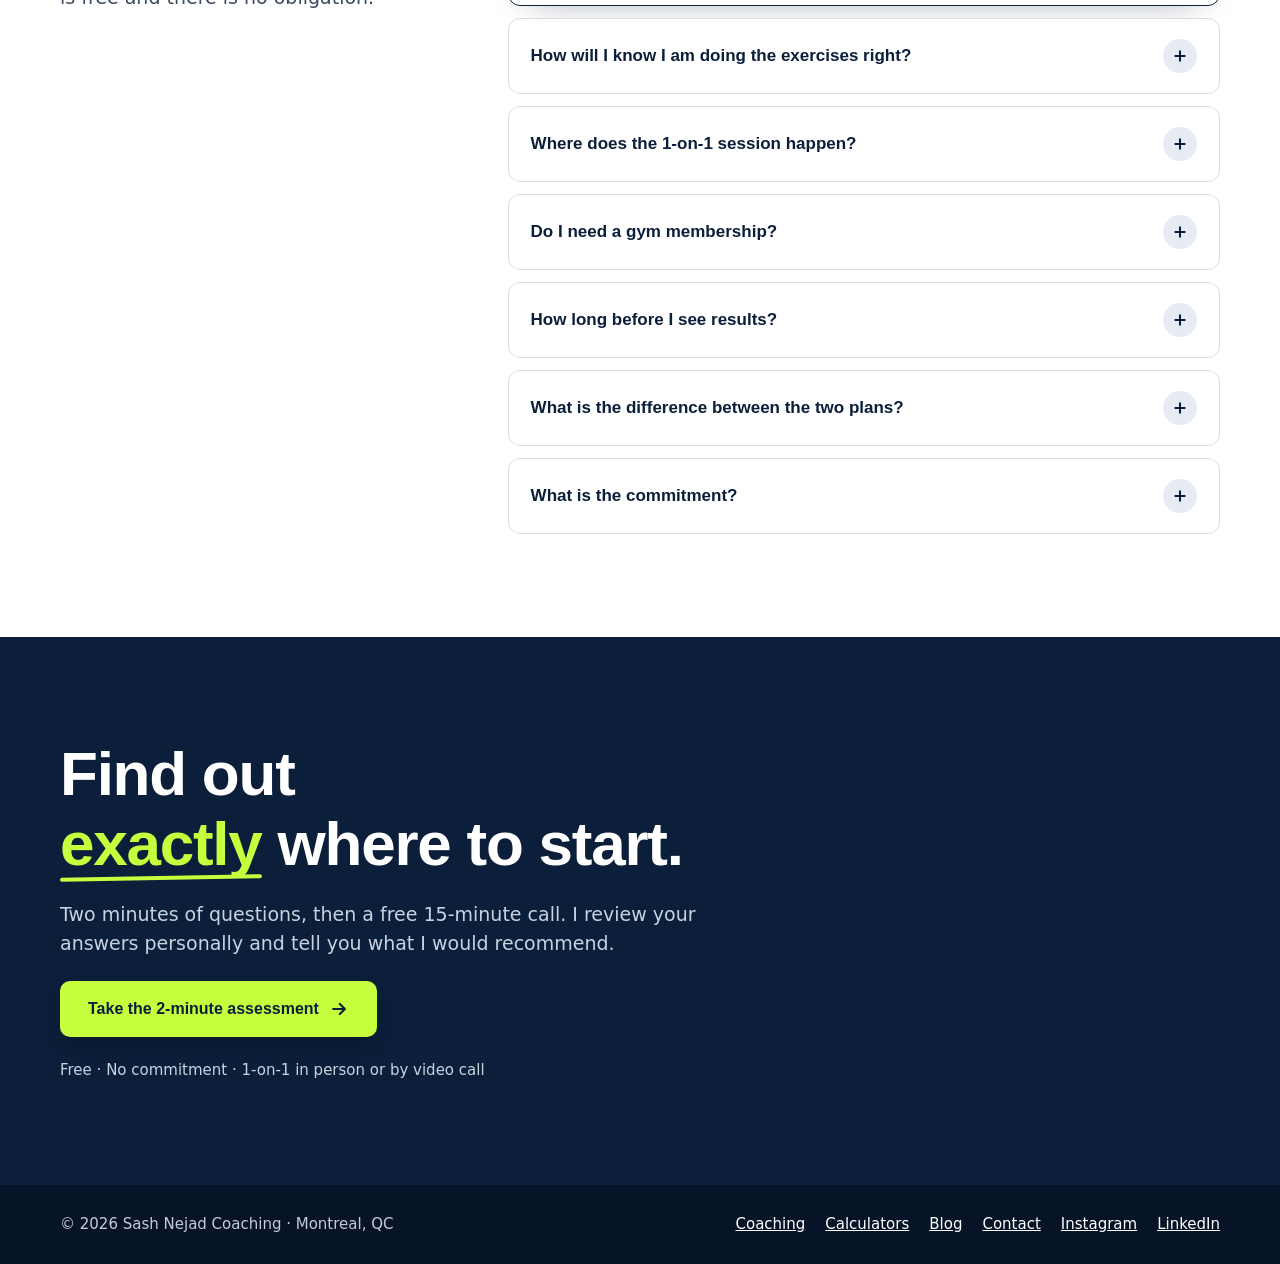
==== commit 34bc2b5f: "Update index.html" ====
--- a/index.html
+++ b/index.html
@@ -290,7 +290,7 @@
       <span class="menu-btn__bars" aria-hidden="true"><span></span><span></span><span></span></span>
       <span class="menu-btn__label">Menu</span>
     </button>
-    <a class="brand" href="/"><b>Sash Nejad</b><span>Certified personal trainer · Montreal</span></a>
+    <a class="brand" href="/"><b>Sash Nejad</b><span>Certified Personal tTrainer · Montreal</span></a>
     <a class="btn btn--accent top__cta" href="/assessment/" data-cta="header">Book a free call</a>
   </div>
   <nav class="menu" id="site-menu" aria-label="Main" hidden>
@@ -340,7 +340,7 @@
         <li><b>50+</b><span>clients coached</span></li>
         <!-- TODO: name the body that certified you. A named credential is more convincing than the word "certified". -->
         <li><b>Certified</b><span>personal trainer and nutrition planner</span></li>
-        <li><b>1-on-1</b><span>in person in Montreal or by video call</span></li>
+        <li><b>1-on-1</b><span>in person in Montreal or by video call around the world</span></li>
       </ul>
       <div class="creds">
         <p class="creds__label">Coaching experience at</p>
--- a/assets/site.css
+++ b/assets/site.css
@@ -0,0 +1,565 @@
+/* Sash Nejad Coaching: shared styles for every page. */
+/* Layout first. The colours and type for this design are in the block at the end of this stylesheet. */
+:root {
+  color-scheme: light;
+  --primary: #1F4FD8;
+  --primary-deep: #173DB0;
+  --primary-tint: #E6ECFD;
+  --accent: #FFC53D;
+  --accent-deep: #F2B01E;
+  --accent-tint: #FFF3D1;
+  --ink: #0E1A33;
+  --body: #3A4560;
+  --muted: #55607A;
+  --paper: #F3F6FC;
+  --surface: #FFFFFF;
+  --line: #D9E0EE;
+  --on-primary: #DCE5FF;
+  --on-ink: #C5CEE3;
+  --ink-line: #2B3A5C;
+  --display: 'Archivo', 'Arial Black', 'Helvetica Neue', Arial, sans-serif;
+  --text: 'IBM Plex Sans', system-ui, -apple-system, 'Segoe UI', sans-serif;
+  --mono: 'IBM Plex Mono', ui-monospace, 'SFMono-Regular', Menlo, monospace;
+  --shadow: 0 18px 40px -18px rgba(14, 26, 51, .28);
+}
+*, *::before, *::after { box-sizing: border-box; }
+html { -webkit-text-size-adjust: 100%; scroll-behavior: smooth; scroll-padding-top: 84px; }
+body { margin: 0; font-family: var(--text); font-size: 17px; line-height: 1.55; color: var(--ink); background: var(--paper); }
+img { max-width: 100%; height: auto; display: block; }
+h1, h2, h3, p, ol, ul, figure, blockquote { margin: 0; }
+ol, ul { padding: 0; list-style: none; }
+a { color: var(--primary); }
+button { font: inherit; color: inherit; }
+:focus-visible { outline: 3px solid var(--accent-deep); outline-offset: 3px; border-radius: 6px; }
+
+.skip { position: absolute; left: -9999px; }
+.skip:focus { left: 16px; top: 16px; z-index: 60; background: var(--surface); padding: 10px 14px; border-radius: 8px; }
+
+.sec { padding-block: clamp(64px, 8vw, 112px); padding-inline: clamp(20px, 5vw, 48px); position: relative; }
+.sec--white { background: var(--surface); }
+.sec--ink { background: var(--ink); color: #FFFFFF; }
+.sec--primary { background: var(--primary); color: #FFFFFF; overflow: hidden; }
+.wrap { max-width: 1160px; margin-inline: auto; position: relative; }
+
+h1, h2, h3 { font-family: var(--display); text-wrap: balance; }
+h1 { font-weight: 800; font-stretch: 116%; font-size: clamp(38px, 5.4vw, 72px); line-height: 1.02; letter-spacing: -0.02em; }
+h2 { font-weight: 800; font-stretch: 112%; font-size: clamp(30px, 4vw, 50px); line-height: 1.06; letter-spacing: -0.02em; }
+h3 { font-weight: 700; font-size: 21px; line-height: 1.22; }
+.eyebrow { font-family: var(--display); font-weight: 700; font-size: 13px; letter-spacing: 0.12em; text-transform: uppercase; color: var(--primary); }
+.sec--ink .eyebrow { color: var(--accent); }
+.hl { background: linear-gradient(transparent 58%, var(--accent) 58%, var(--accent) 94%, transparent 94%); padding-inline: .06em; }
+.head { display: flex; flex-direction: column; gap: 14px; max-width: 780px; margin-bottom: clamp(32px, 4vw, 52px); }
+.head p { font-size: 19px; color: var(--body); }
+.sec--ink .head p { color: var(--on-ink); }
+
+.btn { display: inline-flex; align-items: center; justify-content: center; gap: 10px; min-height: 56px; padding: 0 28px; border: 0; border-radius: 999px; font-family: var(--display); font-weight: 700; font-size: 17px; text-decoration: none; cursor: pointer; transition: transform .18s ease, background-color .18s ease, box-shadow .18s ease; }
+.btn svg { transition: transform .18s ease; flex: none; }
+.btn:hover { transform: translateY(-2px); }
+.btn:hover svg { transform: translateX(4px); }
+.btn--accent { background: var(--accent); color: var(--ink); box-shadow: 0 10px 24px -10px rgba(0, 0, 0, .45); }
+.btn--accent:hover { background: #FFD166; color: var(--ink); }
+.btn--primary { background: var(--primary); color: #FFFFFF; box-shadow: 0 10px 24px -12px rgba(31, 79, 216, .7); }
+.btn--primary:hover { background: var(--primary-deep); color: #FFFFFF; }
+.btn--ghost { min-height: 44px; padding: 0 20px; font-size: 15px; background: transparent; color: #FFFFFF; box-shadow: inset 0 0 0 1.5px rgba(255, 255, 255, .7); }
+.btn--ghost:hover { background: #FFFFFF; color: var(--primary); }
+
+/* Header */
+.top { background: var(--primary); color: #FFFFFF; padding-block: 14px; padding-inline: clamp(20px, 5vw, 48px); z-index: 40; }
+.top .wrap { display: flex; align-items: center; justify-content: space-between; gap: 12px 28px; flex-wrap: wrap; }
+.brand { display: flex; flex-direction: column; line-height: 1.2; color: #FFFFFF; text-decoration: none; }
+.brand b { font-family: var(--display); font-weight: 800; font-stretch: 112%; font-size: 20px; }
+.brand span { font-size: 13px; color: var(--on-primary); }
+.nav { display: flex; gap: 26px; margin-left: auto; }
+.nav a { color: #FFFFFF; text-decoration: none; font-weight: 500; font-size: 15px; padding-block: 10px; border-bottom: 2px solid transparent; }
+.nav a:hover { border-bottom-color: var(--accent); }
+@media (min-width: 721px) { .top { position: sticky; top: 0; } }
+@media (max-width: 900px) { .nav { display: none; } }
+
+/* Hero */
+.hero { background: var(--primary); color: #FFFFFF; padding-block: clamp(36px, 5vw, 72px) clamp(96px, 10vw, 140px); padding-inline: clamp(20px, 5vw, 48px); position: relative; overflow: hidden; }
+.rings { position: absolute; width: 760px; height: 760px; right: -240px; top: -200px; border-radius: 50%; border: 1px solid rgba(255, 255, 255, .16); pointer-events: none; }
+.rings::before, .rings::after { content: ""; position: absolute; border-radius: 50%; border: 1px solid rgba(255, 255, 255, .16); }
+.rings::before { inset: 90px; }
+.rings::after { inset: 200px; border-width: 28px; border-color: rgba(255, 255, 255, .06); }
+.hero .wrap { display: grid; grid-template-columns: minmax(0, 1.08fr) minmax(0, .92fr); gap: 48px 64px; align-items: center; }
+.hero__copy { display: flex; flex-direction: column; align-items: flex-start; gap: 24px; min-width: 0; }
+.pill { display: inline-flex; align-items: center; gap: 8px; padding: 8px 14px; border-radius: 999px; background: rgba(255, 255, 255, .14); font-size: 14px; font-weight: 500; }
+.pill svg { flex: none; color: var(--accent); }
+.mark { color: var(--accent); position: relative; white-space: nowrap; }
+.mark::after { content: ""; position: absolute; left: 0; right: 0; bottom: -.04em; height: .09em; background: var(--accent); border-radius: 99px; transform: rotate(-1deg); }
+.hero__lead { font-size: clamp(17px, 1.5vw, 20px); line-height: 1.5; color: var(--on-primary); max-width: 33em; }
+.hero__cta { display: flex; flex-wrap: wrap; align-items: center; gap: 14px 22px; }
+.hero__more { color: #FFFFFF; font-weight: 500; text-underline-offset: 4px; }
+.hero__note { font-size: 15px; color: var(--on-primary); }
+
+.shot { position: relative; max-width: 440px; width: 100%; justify-self: center; min-width: 0; }
+.shot::before { content: ""; position: absolute; inset: 22px -18px -18px 22px; background: var(--accent); border-radius: 28px; }
+.shot img { position: relative; width: 100%; aspect-ratio: 4 / 5; object-fit: cover; border-radius: 28px; background: var(--primary-deep); color: var(--on-primary); font-size: 14px; }
+.float { position: absolute; display: flex; align-items: center; gap: 12px; padding: 12px 16px; border-radius: 16px; background: var(--surface); color: var(--ink); box-shadow: var(--shadow); font-size: 14px; line-height: 1.3; }
+.float b { display: block; font-family: var(--display); font-weight: 700; font-size: 15px; }
+.float span { color: var(--muted); }
+.float i { flex: none; width: 38px; height: 38px; border-radius: 12px; display: grid; place-items: center; }
+.float--a { left: clamp(-36px, -3vw, -10px); top: 36px; }
+.float--a i { background: var(--accent); color: var(--ink); }
+.float--b { right: clamp(-28px, -2.4vw, -8px); bottom: 44px; }
+.float--b i { background: var(--primary-tint); color: var(--primary); }
+@media (max-width: 900px) {
+  .hero .wrap { grid-template-columns: minmax(0, 1fr); }
+  .shot { max-width: 380px; justify-self: start; margin-left: 8px; }
+}
+
+/* Stats card overlapping the hero */
+.stats { padding-inline: clamp(20px, 5vw, 48px); margin-top: -56px; position: relative; z-index: 2; }
+.stats ul { max-width: 1160px; margin-inline: auto; background: var(--surface); border-radius: 24px; box-shadow: var(--shadow); display: grid; grid-template-columns: repeat(4, minmax(0, 1fr)); }
+.stats li { padding: 26px 24px; display: flex; flex-direction: column; gap: 2px; border-left: 1px solid var(--line); min-width: 0; }
+.stats li:first-child { border-left: 0; }
+.stats b { font-family: var(--display); font-weight: 800; font-stretch: 116%; font-size: clamp(28px, 3vw, 40px); line-height: 1.05; letter-spacing: -0.02em; color: var(--primary); }
+.stats span { font-size: 15px; color: var(--body); }
+@media (max-width: 760px) {
+  .stats ul { grid-template-columns: repeat(2, minmax(0, 1fr)); }
+  .stats li { padding: 20px 18px; }
+  .stats li:nth-child(3) { border-left: 0; }
+  .stats li:nth-child(n+3) { border-top: 1px solid var(--line); }
+}
+
+/* Sound familiar */
+.thoughts { display: grid; grid-template-columns: repeat(3, minmax(0, 1fr)); gap: 28px; margin-bottom: clamp(40px, 5vw, 64px); }
+.thought { position: relative; background: var(--surface); border-radius: 24px; padding: 26px 28px; font-size: 20px; line-height: 1.35; font-weight: 500; box-shadow: var(--shadow); transition: transform .2s ease; }
+.thought::after { content: ""; position: absolute; left: 36px; bottom: -14px; width: 28px; height: 28px; background: var(--surface); border-radius: 0 0 6px 0; transform: rotate(45deg) skew(8deg, 8deg); }
+.thought:nth-child(1) { transform: rotate(-1.6deg); }
+.thought:nth-child(2) { transform: rotate(1.1deg) translateY(10px); }
+.thought:nth-child(3) { transform: rotate(-.7deg); }
+.thought:hover { transform: rotate(0) translateY(-4px); }
+.resolve { display: grid; grid-template-columns: minmax(0, 1.1fr) minmax(0, .9fr); gap: 20px 56px; align-items: end; }
+.resolve p { font-size: 19px; color: var(--body); }
+@media (max-width: 860px) {
+  .thoughts { grid-template-columns: minmax(0, 1fr); gap: 30px; }
+  .thought:nth-child(2) { transform: rotate(1.1deg); }
+  .resolve { grid-template-columns: minmax(0, 1fr); }
+}
+
+/* How it works: first three months + feature cards */
+.path { background: var(--paper); border-radius: 24px; padding: clamp(20px, 3vw, 32px); margin-bottom: 28px; }
+.path__label { font-family: var(--display); font-weight: 700; font-size: 17px; margin-bottom: 16px; display: flex; flex-wrap: wrap; gap: 6px 18px; align-items: baseline; justify-content: space-between; }
+.path__label span { font-family: var(--text); font-weight: 400; font-size: 15px; color: var(--muted); }
+.path__row { display: flex; flex-wrap: wrap; gap: 8px; }
+.tile { border-radius: 14px; min-height: 68px; display: flex; align-items: center; }
+.tile--start { flex: 1 1 200px; gap: 12px; padding: 12px 16px; background: var(--accent); line-height: 1.25; font-size: 14px; }
+.tile--start b { display: block; font-family: var(--display); font-weight: 800; font-size: 17px; }
+.tile--wk { flex: 1 0 50px; flex-direction: column; justify-content: center; gap: 2px; background: var(--surface); border: 1px solid var(--line); color: var(--primary); }
+.tile--wk b { font-family: var(--mono); font-weight: 500; font-size: 12px; color: var(--muted); letter-spacing: .04em; }
+.tile--end { flex: 1 1 130px; padding: 12px 16px; border: 1.5px dashed var(--muted); font-size: 14px; line-height: 1.25; color: var(--body); }
+.path.is-in .tile--wk { animation: pop .45s cubic-bezier(.3, 1.6, .5, 1) both; animation-delay: calc(var(--i) * 45ms); }
+@keyframes pop { from { transform: scale(.82); } to { transform: scale(1); } }
+
+.cards { display: grid; grid-template-columns: repeat(4, minmax(0, 1fr)); gap: 20px; }
+.card { background: var(--surface); border: 1px solid var(--line); border-radius: 22px; padding: 26px 24px 28px; display: flex; flex-direction: column; gap: 10px; min-width: 0; transition: transform .2s ease, box-shadow .2s ease, border-color .2s ease; }
+.card:hover { transform: translateY(-6px); box-shadow: var(--shadow); border-color: transparent; }
+.card i { width: 52px; height: 52px; border-radius: 16px; display: grid; place-items: center; background: var(--primary-tint); color: var(--primary); margin-bottom: 8px; }
+.card--first { background: var(--accent-tint); border-color: var(--accent); }
+.card--first i { background: var(--accent); color: var(--ink); }
+.card p { color: var(--body); font-size: 16px; }
+@media (max-width: 1020px) { .cards { grid-template-columns: repeat(2, minmax(0, 1fr)); } }
+@media (max-width: 560px) { .cards { grid-template-columns: minmax(0, 1fr); } }
+
+/* Plan picker */
+.picker { display: grid; grid-template-columns: minmax(0, 1fr) minmax(0, 1fr); gap: 40px 64px; align-items: center; }
+.picker__copy { display: flex; flex-direction: column; gap: 18px; min-width: 0; }
+.picker__copy p { color: var(--on-ink); font-size: 19px; max-width: 30em; }
+.setups { display: flex; flex-wrap: wrap; gap: 10px; margin-top: 6px; }
+.setup { min-height: 46px; padding: 0 18px; border-radius: 999px; border: 1.5px solid var(--ink-line); background: transparent; color: #FFFFFF; font-weight: 500; font-size: 16px; cursor: pointer; transition: background-color .15s ease, border-color .15s ease, color .15s ease; }
+.setup:hover { border-color: var(--accent); }
+.setup[aria-pressed="true"] { background: var(--accent); border-color: var(--accent); color: var(--ink); font-weight: 600; }
+.plan { background: var(--surface); color: var(--ink); border-radius: 24px; padding: clamp(20px, 3vw, 30px); display: flex; flex-direction: column; gap: 16px; min-width: 0; box-shadow: 0 30px 60px -30px rgba(0, 0, 0, .6); }
+.plan__meta { font-family: var(--mono); font-size: 12px; letter-spacing: .08em; text-transform: uppercase; color: var(--muted); }
+.plan__title { font-family: var(--display); font-weight: 800; font-size: 23px; line-height: 1.2; }
+.plan__list li { display: flex; align-items: center; gap: 14px; padding-block: 12px; border-top: 1px solid var(--line); }
+.plan__list li:last-child { border-bottom: 1px solid var(--line); }
+.plan__n { flex: none; width: 28px; height: 28px; border-radius: 50%; display: grid; place-items: center; background: var(--primary-tint); color: var(--primary); font-family: var(--mono); font-size: 13px; }
+.plan__ex { flex: 1 1 auto; min-width: 0; font-weight: 500; }
+.plan__sets { flex: none; font-family: var(--mono); font-size: 15px; font-variant-numeric: tabular-nums; background: var(--paper); padding: 4px 10px; border-radius: 8px; }
+.plan__note { font-size: 14px; color: var(--muted); }
+.plan.is-swap .plan__list li, .plan.is-swap .plan__title { animation: swap .32s ease both; animation-delay: calc(var(--i, 0) * 40ms); }
+@keyframes swap { from { opacity: 0; transform: translateX(14px); } to { opacity: 1; transform: none; } }
+@media (max-width: 900px) { .picker { grid-template-columns: minmax(0, 1fr); } }
+
+/* Coach */
+.coach { display: grid; grid-template-columns: minmax(0, .8fr) minmax(0, 1.2fr); gap: 40px 72px; align-items: center; }
+.coach__photo { position: relative; max-width: 400px; width: 100%; }
+.coach__photo::before { content: ""; position: absolute; inset: -16px 28px 28px -16px; background: var(--primary); border-radius: 28px; }
+.coach__photo img { position: relative; width: 100%; aspect-ratio: 4 / 5; object-fit: cover; object-position: center top; border-radius: 28px; background: var(--primary-tint); color: var(--muted); font-size: 14px; }
+.coach__copy { display: flex; flex-direction: column; align-items: flex-start; gap: 18px; min-width: 0; }
+.coach__copy p { color: var(--body); max-width: 36em; }
+.chips { display: flex; flex-wrap: wrap; gap: 8px; }
+.chips li { padding: 8px 14px; border-radius: 999px; background: var(--paper); border: 1px solid var(--line); font-size: 14px; font-weight: 500; }
+@media (max-width: 860px) {
+  .coach { grid-template-columns: minmax(0, 1fr); }
+  .coach__photo { max-width: 320px; margin-left: 16px; }
+}
+
+/* Testimonials */
+.quotes { display: grid; grid-template-columns: repeat(3, minmax(0, 1fr)); gap: 22px; }
+.quote { background: var(--surface); border-radius: 24px; padding: 30px 28px; display: flex; flex-direction: column; gap: 22px; justify-content: space-between; box-shadow: var(--shadow); min-width: 0; transition: transform .2s ease; }
+.quote:hover { transform: translateY(-6px); }
+.quote::before { content: "\201C"; font-family: var(--display); font-weight: 900; font-size: 84px; line-height: .6; height: 34px; color: var(--accent-deep); }
+.quote blockquote { font-size: 18px; line-height: 1.5; }
+.quote figcaption { display: flex; align-items: center; gap: 12px; font-size: 15px; line-height: 1.3; }
+.quote figcaption i { flex: none; width: 46px; height: 46px; border-radius: 50%; display: grid; place-items: center; font-style: normal; font-family: var(--display); font-weight: 800; font-size: 19px; }
+.quote:nth-child(1) figcaption i { background: var(--primary); color: #FFFFFF; }
+.quote:nth-child(2) figcaption i { background: var(--accent); color: var(--ink); }
+.quote:nth-child(3) figcaption i { background: var(--ink); color: #FFFFFF; }
+.quote figcaption b { display: block; font-weight: 600; }
+.quote figcaption span { color: var(--muted); }
+@media (max-width: 900px) { .quotes { grid-template-columns: minmax(0, 1fr); } }
+
+/* Steps */
+.steps { display: grid; grid-template-columns: repeat(4, minmax(0, 1fr)); gap: 32px 28px; position: relative; counter-reset: step; }
+.steps::before { content: ""; position: absolute; left: 30px; right: 30px; top: 30px; border-top: 2px dashed var(--line); }
+.step { position: relative; display: flex; flex-direction: column; gap: 8px; min-width: 0; counter-increment: step; }
+.step::before { content: counter(step); width: 60px; height: 60px; border-radius: 50%; display: grid; place-items: center; background: var(--primary); color: #FFFFFF; font-family: var(--display); font-weight: 800; font-size: 24px; margin-bottom: 10px; box-shadow: 0 0 0 8px var(--surface); }
+.step--inperson::before { background: var(--accent); color: var(--ink); }
+.step__tag { align-self: flex-start; font-size: 13px; font-weight: 600; padding: 3px 10px; border-radius: 999px; background: var(--primary-tint); color: var(--primary-deep); }
+.step--inperson .step__tag { background: var(--accent-tint); color: #6B4A00; }
+.step p { font-size: 16px; color: var(--body); }
+@media (max-width: 900px) {
+  .steps { grid-template-columns: minmax(0, 1fr); gap: 28px; }
+  .steps::before { left: 29px; right: auto; top: 30px; bottom: 30px; border-top: 0; border-left: 2px dashed var(--line); }
+  .step { padding-left: 84px; min-height: 60px; }
+  .step::before { position: absolute; left: 0; top: 0; margin: 0; }
+}
+
+/* Pricing */
+.price { display: grid; grid-template-columns: minmax(0, 1fr) minmax(0, 1fr); border-radius: 28px; overflow: hidden; box-shadow: var(--shadow); background: var(--surface); }
+.price__main { background: var(--ink); color: #FFFFFF; padding: clamp(28px, 4.5vw, 56px); display: flex; flex-direction: column; align-items: flex-start; gap: 16px; min-width: 0; }
+.price__main .eyebrow { color: var(--accent); }
+.price__main h2 { font-size: clamp(28px, 3.4vw, 40px); }
+.price__amount { display: flex; flex-wrap: wrap; align-items: baseline; gap: 4px 12px; }
+.price__amount b { font-family: var(--display); font-weight: 900; font-stretch: 116%; font-size: clamp(60px, 8vw, 92px); line-height: 1; letter-spacing: -0.03em; }
+.price__amount span { font-size: 18px; color: var(--on-ink); }
+.price__term { color: var(--on-ink); }
+.founding { align-self: stretch; background: var(--accent); color: var(--ink); border-radius: 16px; padding: 16px 18px; display: flex; flex-direction: column; gap: 4px; margin-block: 6px; }
+.founding b { font-family: var(--display); font-weight: 800; font-size: 13px; letter-spacing: .12em; text-transform: uppercase; }
+.founding strong { font-weight: 600; }
+.price__side { padding: clamp(28px, 4.5vw, 56px); display: flex; flex-direction: column; gap: 26px; min-width: 0; }
+.includes { display: flex; flex-direction: column; gap: 16px; }
+.includes li { display: flex; gap: 14px; align-items: flex-start; }
+.includes i { flex: none; width: 26px; height: 26px; border-radius: 50%; display: grid; place-items: center; background: var(--primary); color: #FFFFFF; margin-top: 1px; }
+.addons { border-top: 1px solid var(--line); padding-top: 22px; display: flex; flex-direction: column; gap: 10px; }
+.addons div { display: flex; justify-content: space-between; gap: 16px; color: var(--body); }
+.addons div span:last-child { font-family: var(--mono); color: var(--ink); }
+@media (max-width: 860px) { .price { grid-template-columns: minmax(0, 1fr); } }
+
+/* FAQ */
+.faq { display: grid; grid-template-columns: minmax(0, .7fr) minmax(0, 1.3fr); gap: 32px 64px; align-items: start; }
+.faq .head { margin-bottom: 0; }
+.faq__list { display: flex; flex-direction: column; gap: 12px; min-width: 0; }
+.faq details { background: var(--surface); border: 1px solid var(--line); border-radius: 18px; transition: border-color .15s ease, box-shadow .15s ease; }
+.faq details[open] { border-color: var(--primary); box-shadow: var(--shadow); }
+.faq summary { list-style: none; cursor: pointer; display: flex; align-items: center; justify-content: space-between; gap: 16px; padding: 20px 22px; font-family: var(--display); font-weight: 700; font-size: 18px; line-height: 1.3; border-radius: 18px; }
+.faq summary::-webkit-details-marker { display: none; }
+.faq summary i { flex: none; width: 34px; height: 34px; border-radius: 50%; display: grid; place-items: center; background: var(--primary-tint); color: var(--primary); transition: transform .2s ease, background-color .2s ease, color .2s ease; }
+.faq details[open] summary i { transform: rotate(45deg); background: var(--primary); color: #FFFFFF; }
+.faq details p { padding: 0 22px 22px; color: var(--body); max-width: 60ch; }
+@media (max-width: 860px) { .faq { grid-template-columns: minmax(0, 1fr); } }
+
+/* Final CTA, footer, sticky bar */
+.final { display: flex; flex-direction: column; align-items: flex-start; gap: 22px; max-width: 820px; }
+.final h2 { font-size: clamp(34px, 5vw, 62px); }
+.final p { font-size: 19px; color: var(--on-primary); max-width: 34em; }
+.final small { font-size: 15px; color: var(--on-primary); }
+.rings--low { right: -220px; top: auto; bottom: -420px; }
+.foot { padding-block: 28px; padding-inline: clamp(20px, 5vw, 48px); background: var(--ink); color: var(--on-ink); font-size: 15px; }
+.foot .wrap { display: flex; flex-wrap: wrap; justify-content: space-between; gap: 12px 24px; }
+.foot nav { display: flex; flex-wrap: wrap; gap: 8px 20px; }
+.foot a { color: #FFFFFF; }
+.bar { display: none; }
+@media (max-width: 720px) {
+  body { padding-bottom: 78px; }
+  .bar { display: flex; position: fixed; left: 0; right: 0; bottom: 0; z-index: 50; align-items: center; justify-content: space-between; gap: 12px; padding: 10px 16px calc(10px + env(safe-area-inset-bottom, 0px)); background: var(--surface); box-shadow: 0 -10px 30px -12px rgba(14, 26, 51, .35); transform: translateY(110%); transition: transform .25s ease; font-size: 14px; line-height: 1.25; }
+  .bar.is-on { transform: none; }
+  .bar b { display: block; font-family: var(--display); font-weight: 700; font-size: 15px; }
+  .bar span { color: var(--muted); }
+  .bar .btn { min-height: 48px; padding: 0 20px; font-size: 15px; flex: none; }
+}
+
+/* Motion: one load sequence in the hero, gentle float on the two badges */
+@keyframes rise { from { opacity: 0; transform: translateY(18px); } to { opacity: 1; transform: none; } }
+@keyframes bob { 0%, 100% { translate: 0 0; } 50% { translate: 0 -7px; } }
+.hero__copy > * { animation: rise .7s cubic-bezier(.2, .7, .2, 1) both; }
+.hero__copy > :nth-child(2) { animation-delay: .08s; }
+.hero__copy > :nth-child(3) { animation-delay: .16s; }
+.hero__copy > :nth-child(4) { animation-delay: .24s; }
+.hero__copy > :nth-child(5) { animation-delay: .32s; }
+.shot { animation: rise .9s .2s cubic-bezier(.2, .7, .2, 1) both; }
+.float { animation: bob 5.5s ease-in-out infinite; }
+.float--b { animation-delay: -2.7s; }
+@media (prefers-reduced-motion: reduce) {
+  html { scroll-behavior: auto; }
+  *, *::before, *::after { animation: none !important; transition: none !important; }
+}
+
+/* ===== Commitments block and step markers ===== */
+.promise { align-self: stretch; background: var(--paper); border: 1px solid var(--line); border-radius: 16px; padding: 22px 24px; display: flex; flex-direction: column; gap: 14px; }
+.promise .promise__title { font-family: var(--display); font-weight: 700; font-size: 19px; color: var(--ink); }
+.promise ul { display: flex; flex-direction: column; gap: 10px; }
+.promise li { position: relative; padding-left: 32px; }
+.promise li::before { content: ""; position: absolute; left: 0; top: .16em; width: 20px; height: 20px; border-radius: 50%; background: var(--primary); }
+.promise li::after { content: ""; position: absolute; left: 7px; top: .36em; width: 5px; height: 10px; border: solid #FFFFFF; border-width: 0 2px 2px 0; transform: rotate(45deg); }
+.promise .sign { font-weight: 600; color: var(--body); }
+.step::before { box-shadow: 0 0 0 8px var(--paper); }
+.float { animation: none; }
+
+/* ===== Theme: deep navy (#0B1F3A) and electric lime (#C6FF3D), one classic sans, bordered cards ===== */
+:root { --primary: #0B1F3A; --primary-deep: #071427; --primary-tint: #E7ECF4; --accent: #C6FF3D; --accent-deep: #4A6B00; --accent-tint: #F4FFDB; --ink: #0B1F3A; --body: #3B4A61; --muted: #5A6679; --paper: #F4F6FA; --surface: #FFFFFF; --line: #D7DDE7; --on-primary: #C8D2E1; --on-ink: #C3CCDA; --ink-line: #2A4470; --display: 'Libre Franklin', 'Helvetica Neue', Arial, sans-serif; --text: 'Libre Franklin', system-ui, -apple-system, 'Segoe UI', sans-serif; --mono: 'IBM Plex Mono', ui-monospace, Menlo, monospace; --shadow: 0 14px 34px -22px rgba(11, 31, 58, .45); }
+h1, h2 { font-weight: 700; font-stretch: normal; letter-spacing: -.02em; }
+h1 { font-size: clamp(36px, 4.8vw, 62px); line-height: 1.08; }
+h2 { font-size: clamp(28px, 3.6vw, 44px); line-height: 1.12; }
+h3 { font-weight: 600; font-size: 20px; }
+.eyebrow { font-weight: 600; letter-spacing: .1em; color: var(--accent-deep); }
+.btn { border-radius: 10px; font-weight: 600; font-size: 16px; }
+.btn--accent:hover { background: #D6FF70; }
+.btn--primary { box-shadow: none; }
+.brand b { font-stretch: normal; font-weight: 700; font-size: 20px; }
+.rings { display: none; }
+.pill { border-radius: 8px; }
+.mark::after { height: .07em; }
+.shot::before { border-radius: 14px; inset: 14px -14px -14px 14px; }
+.shot img { border-radius: 14px; }
+.float { border-radius: 12px; }
+.float i { border-radius: 8px; }
+.stats ul { border-radius: 14px; }
+.stats b { font-stretch: normal; font-weight: 700; font-size: clamp(24px, 2.4vw, 32px); }
+.thoughts .thought:nth-child(n) { transform: none; }
+.thought { border-radius: 14px; box-shadow: none; border: 1px solid var(--line); font-size: 19px; }
+.thought::after { display: none; }
+.path { border-radius: 14px; }
+.tile { border-radius: 10px; }
+.card { border-radius: 14px; }
+.card:hover { transform: none; border-color: var(--line); }
+.card i { border-radius: 10px; }
+.card--first { border-color: var(--accent-deep); }
+.card--first:hover { border-color: var(--accent-deep); }
+.sec--ink { background: var(--primary-deep); }
+.setup { border-radius: 10px; border-color: rgba(255, 255, 255, .45); }
+.plan { border-radius: 14px; }
+.coach__photo::before { background: var(--primary-tint); border-radius: 14px; }
+.coach__photo img { border-radius: 14px; }
+.chips li { border-radius: 8px; }
+.promise { border-radius: 12px; }
+.quote { border-radius: 14px; box-shadow: none; border: 1px solid var(--line); }
+.quote:hover { transform: none; }
+.step__tag { border-radius: 6px; }
+.step--inperson .step__tag { color: var(--accent-deep); }
+.price { border-radius: 16px; border: 1px solid var(--line); }
+.price__main { background: var(--primary); }
+.price__amount b { font-stretch: normal; font-weight: 700; }
+.founding { border-radius: 10px; }
+.faq details, .faq summary { border-radius: 12px; }
+.faq summary { font-weight: 600; font-size: 17px; }
+
+/* ===== Credentials card with the coaching-experience logo bar ===== */
+.stats__card { max-width: 1160px; margin-inline: auto; background: var(--surface); border-radius: 14px; box-shadow: var(--shadow); overflow: hidden; }
+.stats ul { max-width: none; background: none; border-radius: 0; box-shadow: none; grid-template-columns: repeat(3, minmax(0, 1fr)); }
+.creds { border-top: 1px solid var(--line); padding: 22px 24px 26px; display: flex; flex-direction: column; align-items: center; gap: 14px; text-align: center; }
+.creds__label { font-size: 12px; font-weight: 600; letter-spacing: .14em; text-transform: uppercase; color: var(--muted); }
+.creds img { width: 100%; max-width: 540px; height: auto; opacity: .8; filter: grayscale(1); transition: opacity .2s ease, filter .2s ease; }
+.creds img:hover { opacity: 1; filter: none; }
+@media (max-width: 760px) {
+  .stats ul { grid-template-columns: repeat(3, minmax(0, 1fr)); }
+  .stats li:nth-child(3) { border-left: 1px solid var(--line); border-top: 0; }
+}
+@media (max-width: 560px) {
+  .stats ul { grid-template-columns: minmax(0, 1fr); }
+  .stats li:nth-child(n+2) { border-left: 0; border-top: 1px solid var(--line); }
+}
+
+/* ===== Two plans ===== */
+.plans { display: grid; grid-template-columns: repeat(2, minmax(0, 1fr)); gap: 24px; align-items: stretch; }
+.tier { background: var(--surface); border: 1px solid var(--line); border-radius: 16px; padding: clamp(24px, 3.5vw, 40px); display: flex; flex-direction: column; gap: 22px; min-width: 0; }
+.tier--full { background: var(--primary); border-color: var(--primary); color: #FFFFFF; box-shadow: var(--shadow); }
+.tier__top { display: flex; flex-direction: column; align-items: flex-start; gap: 6px; }
+.tier__badge { font-size: 12px; font-weight: 700; letter-spacing: .1em; text-transform: uppercase; background: var(--accent); color: var(--ink); padding: 4px 10px; border-radius: 999px; margin-bottom: 4px; }
+.tier h3 { font-size: 24px; }
+.tier__sub { color: var(--body); }
+.tier--full .tier__sub { color: var(--on-primary); }
+.tier__price { display: flex; flex-wrap: wrap; align-items: baseline; gap: 4px 10px; }
+.tier__price b { font-family: var(--display); font-weight: 700; font-size: clamp(48px, 6vw, 68px); line-height: 1; letter-spacing: -.03em; }
+.tier__price span { font-size: 17px; color: var(--muted); }
+.tier--full .tier__price span { color: var(--on-primary); }
+.tier .includes { flex: 1; }
+.tier .btn { align-self: flex-start; }
+.tier--full .includes i { background: var(--accent); color: var(--ink); }
+.includes li.is-no { color: var(--muted); }
+.includes li.is-no i { background: var(--line); color: var(--muted); }
+.bonus { margin-top: 24px; background: var(--accent-tint); border: 1px solid var(--accent); border-radius: 12px; padding: 16px 20px; display: flex; flex-wrap: wrap; align-items: baseline; gap: 4px 14px; }
+.bonus b { font-size: 13px; font-weight: 700; letter-spacing: .1em; text-transform: uppercase; color: var(--accent-deep); }
+.addons--plans { margin-top: 24px; max-width: 520px; }
+@media (max-width: 860px) { .plans { grid-template-columns: minmax(0, 1fr); } }
+
+/* Phone and tablet: lift the "Session 1" badge to the top edge of the photo so it clears the face. */
+@media (max-width: 900px) {
+  .float--a { top: -30px; }
+}
+
+/* =====================================================================
+   Multi-page additions: navigation, page headers, calculators, articles
+   ===================================================================== */
+
+/* The hidden attribute always wins over layout rules (the calculators use it to swap metric and imperial fields) */
+[hidden] { display: none !important; }
+
+/* Navigation: visible on every width; wraps under the brand on phones */
+.nav a[aria-current] { border-bottom-color: var(--accent); }
+@media (max-width: 900px) {
+  .nav { display: flex; order: 3; width: 100%; margin-left: 0; gap: 2px 18px; flex-wrap: wrap; }
+  .nav a { font-size: 14px; padding-block: 6px; }
+}
+@media (max-width: 720px) {
+  body:not(.has-bar) { padding-bottom: 0; }
+}
+.foot nav { row-gap: 8px; }
+
+/* Home: section backgrounds alternate after "If you are just starting" was removed */
+#start .step::before { box-shadow: 0 0 0 8px var(--surface); }
+
+/* Page header for inner pages */
+.page-hero { background: var(--primary); color: #FFFFFF; position: relative; overflow: hidden;
+  padding-block: clamp(32px, 5vw, 60px) clamp(48px, 6vw, 80px); padding-inline: clamp(20px, 5vw, 48px); }
+.page-hero .rings { right: -320px; top: -260px; }
+.page-hero .wrap { display: flex; flex-direction: column; gap: 16px; }
+.page-hero h1 { font-size: clamp(34px, 5vw, 56px); line-height: 1.08; max-width: 22ch; }
+.page-hero__lead { font-size: clamp(17px, 1.6vw, 20px); line-height: 1.5; color: var(--on-primary); max-width: 40em; }
+.page-hero__meta { font-size: 15px; color: var(--on-primary); }
+.page-hero__meta a { color: #FFFFFF; }
+.crumbs ol { display: flex; flex-wrap: wrap; gap: 4px 8px; font-size: 14px; color: var(--on-primary); }
+.crumbs li + li::before { content: "/"; margin-right: 8px; opacity: .6; }
+.crumbs a { color: #FFFFFF; text-underline-offset: 3px; }
+
+/* Cards that link to calculators, posts and contact options */
+.cards-grid { display: grid; grid-template-columns: repeat(auto-fill, minmax(min(100%, 300px), 1fr)); gap: 20px; }
+.link-card { background: var(--surface); border: 1px solid var(--line); border-radius: 16px; padding: 26px;
+  display: flex; flex-direction: column; gap: 10px; color: var(--ink); text-decoration: none; min-width: 0;
+  transition: border-color .15s ease, box-shadow .15s ease, transform .15s ease; }
+.link-card:hover { border-color: var(--primary); box-shadow: var(--shadow); transform: translateY(-2px); color: var(--ink); }
+.link-card i { width: 48px; height: 48px; border-radius: 12px; display: grid; place-items: center; background: var(--primary-tint); color: var(--primary); }
+.link-card h2, .link-card h3 { font-size: 21px; line-height: 1.25; }
+.link-card p { color: var(--body); }
+.link-card__meta { font-size: 14px; color: var(--muted); }
+.link-card .more { margin-top: auto; padding-top: 6px; font-weight: 600; color: var(--primary); }
+.link-card--primary { background: var(--primary); border-color: var(--primary); color: #FFFFFF; }
+.link-card--primary:hover { color: #FFFFFF; }
+.link-card--primary p { color: var(--on-primary); }
+.link-card--primary i { background: var(--accent); color: var(--ink); }
+.link-card--primary .more { color: var(--accent); }
+.note { font-size: 15px; color: var(--muted); max-width: 72ch; }
+
+/* Calculators */
+.calc { display: grid; grid-template-columns: minmax(0, 1.15fr) minmax(0, .85fr); gap: 24px; align-items: start; }
+.calc__form { background: var(--surface); border: 1px solid var(--line); border-radius: 16px; padding: clamp(20px, 3vw, 32px);
+  display: flex; flex-direction: column; gap: 20px; min-width: 0; }
+.calc__note { font-size: 14px; color: var(--muted); }
+.field { display: flex; flex-direction: column; gap: 8px; min-width: 0; border: 0; padding: 0; margin: 0; }
+.field > label, .field > legend { font-weight: 600; font-size: 15px; padding: 0; margin-bottom: 8px; }
+.field > label { margin-bottom: 0; }
+.field input, .field select { width: 100%; min-height: 48px; padding: 0 14px; border: 1px solid var(--line); border-radius: 10px;
+  font: inherit; color: var(--ink); background: var(--surface); }
+.field input:focus-visible, .field select:focus-visible { outline: 3px solid var(--accent); outline-offset: 1px; border-color: var(--primary); }
+.row2 { display: grid; grid-template-columns: repeat(2, minmax(0, 1fr)); gap: 14px; }
+.seg { display: flex; flex-wrap: wrap; gap: 8px; }
+.seg label { position: relative; }
+.seg input { position: absolute; opacity: 0; width: 1px; height: 1px; }
+.seg span { display: inline-flex; align-items: center; min-height: 44px; padding: 0 16px; border: 1px solid var(--line);
+  border-radius: 999px; cursor: pointer; font-weight: 500; font-size: 15px; }
+.seg input:checked + span { background: var(--primary); border-color: var(--primary); color: #FFFFFF; }
+.seg input:focus-visible + span { outline: 3px solid var(--accent); outline-offset: 2px; }
+.calc__result { background: var(--primary); color: #FFFFFF; border-radius: 16px; padding: clamp(22px, 3vw, 32px);
+  display: flex; flex-direction: column; gap: 16px; position: sticky; top: 96px; min-width: 0; box-shadow: var(--shadow); }
+.result__label { font-size: 13px; font-weight: 700; letter-spacing: .1em; text-transform: uppercase; color: var(--accent); }
+.result__big { display: flex; flex-wrap: wrap; align-items: baseline; gap: 4px 10px; }
+.result__big b { font-family: var(--display); font-weight: 700; font-size: clamp(44px, 6vw, 64px); line-height: 1;
+  letter-spacing: -.03em; font-variant-numeric: tabular-nums; }
+.result__big span { color: var(--on-primary); }
+.result__rows { display: flex; flex-direction: column; border-top: 1px solid var(--ink-line); margin: 0; }
+.result__rows div { display: flex; justify-content: space-between; gap: 16px; padding-block: 10px; border-bottom: 1px solid var(--ink-line); }
+.result__rows dt { color: var(--on-primary); }
+.result__rows dd { margin: 0; font-weight: 600; font-variant-numeric: tabular-nums; text-align: right; }
+.result__msg { background: rgba(255, 255, 255, .1); border-radius: 10px; padding: 10px 12px; font-size: 15px; }
+.result__fine { font-size: 13px; color: var(--on-primary); }
+.pct { width: 100%; border-collapse: collapse; font-variant-numeric: tabular-nums; }
+.pct th, .pct td { text-align: left; padding: 8px 0; border-bottom: 1px solid var(--ink-line); }
+.pct th { font-size: 13px; color: var(--on-primary); font-weight: 600; }
+.pct td:last-child, .pct th:last-child { text-align: right; }
+@media (max-width: 860px) {
+  .calc { grid-template-columns: minmax(0, 1fr); }
+  .calc__result { position: static; }
+}
+
+/* Long-form text: calculator explanations and blog posts */
+.prose { max-width: 72ch; }
+.prose > * + * { margin-top: 1em; }
+.prose h2 { font-size: clamp(24px, 2.6vw, 30px); line-height: 1.2; margin-top: 1.8em; }
+.prose > h2:first-child { margin-top: 0; }
+.prose h3 { font-size: 20px; margin-top: 1.4em; }
+.prose ul { list-style: disc; padding-left: 1.3em; }
+.prose ol { list-style: decimal; padding-left: 1.3em; }
+.prose li + li { margin-top: .4em; }
+.prose p, .prose li { color: var(--body); }
+.prose strong { color: var(--ink); font-weight: 600; }
+.prose a { color: var(--primary); text-underline-offset: 3px; }
+.answer { background: var(--accent-tint); border: 1px solid var(--accent); border-radius: 14px; padding: 18px 22px; }
+.answer__label { font-size: 13px; font-weight: 700; letter-spacing: .1em; text-transform: uppercase; color: var(--accent-deep); }
+.prose .answer p { color: var(--ink); }
+.answer p + p { margin-top: 6px; }
+.formula { font-family: var(--mono); background: var(--paper); border: 1px solid var(--line); border-radius: 10px;
+  padding: 14px 16px; overflow-x: auto; font-size: 15px; line-height: 1.7; white-space: pre-wrap; }
+.table-wrap { overflow-x: auto; }
+.simple { width: 100%; border-collapse: collapse; font-variant-numeric: tabular-nums; }
+.simple th, .simple td { text-align: left; padding: 10px 12px; border-bottom: 1px solid var(--line); }
+.simple th { font-size: 14px; color: var(--muted); font-weight: 600; }
+.cta-box { background: var(--paper); border: 1px solid var(--line); border-radius: 14px; padding: 22px;
+  display: flex; flex-direction: column; align-items: flex-start; gap: 12px; }
+.cta-box h2, .prose .cta-box h2 { font-size: 21px; margin-top: 0; }
+.prose .btn { text-decoration: none; }
+.prose .btn--primary, .prose .btn--primary:hover { color: #FFFFFF; }
+.cards-grid--two { grid-template-columns: repeat(auto-fill, minmax(min(100%, 420px), 1fr)); }
+.sources { font-size: 15px; }
+.prose .sources li { color: var(--muted); }
+.faq--stack { grid-template-columns: minmax(0, 1fr); max-width: 72ch; margin-top: 8px; }
+
+/* Theme details for deep navy + electric lime */
+.foot { background: var(--primary-deep); }
+.field input:focus-visible, .field select:focus-visible, .seg input:focus-visible + span { outline-color: var(--accent-deep); }
+
+/* Sticky header on every screen size: menu button, name, and "Book a free call" on the right */
+.top { position: sticky; top: 0; z-index: 50; }
+.top .wrap { flex-wrap: nowrap; justify-content: flex-start; gap: 12px 16px; }
+.top .brand { margin-right: auto; min-width: 0; }
+.top .brand b, .top .brand span { white-space: nowrap; overflow: hidden; text-overflow: ellipsis; }
+.top__cta { flex: none; min-height: 44px; padding: 0 18px; font-size: 15px; box-shadow: none; }
+.top .nav { display: none; }
+.menu-btn { flex: none; display: inline-flex; align-items: center; gap: 10px; min-height: 44px; padding: 0 14px 0 12px;
+  border: 1.5px solid rgba(255, 255, 255, .35); border-radius: 10px; background: transparent; color: #FFFFFF;
+  font-weight: 600; font-size: 15px; cursor: pointer; }
+.menu-btn:hover, .menu-btn[aria-expanded="true"] { border-color: var(--accent); }
+.menu-btn__bars { position: relative; display: inline-block; width: 20px; height: 14px; }
+.menu-btn__bars span { position: absolute; left: 0; width: 100%; height: 2px; border-radius: 2px; background: currentColor;
+  transition: transform .2s ease, opacity .2s ease, top .2s ease; }
+.menu-btn__bars span:nth-child(1) { top: 0; }
+.menu-btn__bars span:nth-child(2) { top: 6px; }
+.menu-btn__bars span:nth-child(3) { top: 12px; }
+.menu-btn[aria-expanded="true"] .menu-btn__bars span:nth-child(1) { top: 6px; transform: rotate(45deg); }
+.menu-btn[aria-expanded="true"] .menu-btn__bars span:nth-child(2) { opacity: 0; }
+.menu-btn[aria-expanded="true"] .menu-btn__bars span:nth-child(3) { top: 6px; transform: rotate(-45deg); }
+.menu { position: absolute; left: 0; right: 0; top: 100%; background: var(--primary); border-top: 1px solid var(--ink-line);
+  box-shadow: 0 24px 40px -20px rgba(0, 0, 0, .55); padding-block: 8px 20px; padding-inline: clamp(20px, 5vw, 48px); }
+.menu ul { max-width: 1160px; margin-inline: auto; display: grid; grid-template-columns: repeat(auto-fit, minmax(170px, 1fr)); gap: 0 24px; }
+.menu a { display: flex; align-items: center; justify-content: space-between; gap: 12px; padding: 14px 2px;
+  border-bottom: 1px solid var(--ink-line); color: #FFFFFF; text-decoration: none; font-size: 18px; font-weight: 600; }
+.menu a::after { content: "→"; opacity: .5; }
+.menu a:hover, .menu a[aria-current] { color: var(--accent); }
+@media (max-width: 560px) {
+  .top .wrap { gap: 10px; }
+  .top .brand span, .menu-btn__label { display: none; }
+  .menu-btn { padding: 0 11px; }
+  .top__cta { padding: 0 14px; font-size: 14px; }
+}
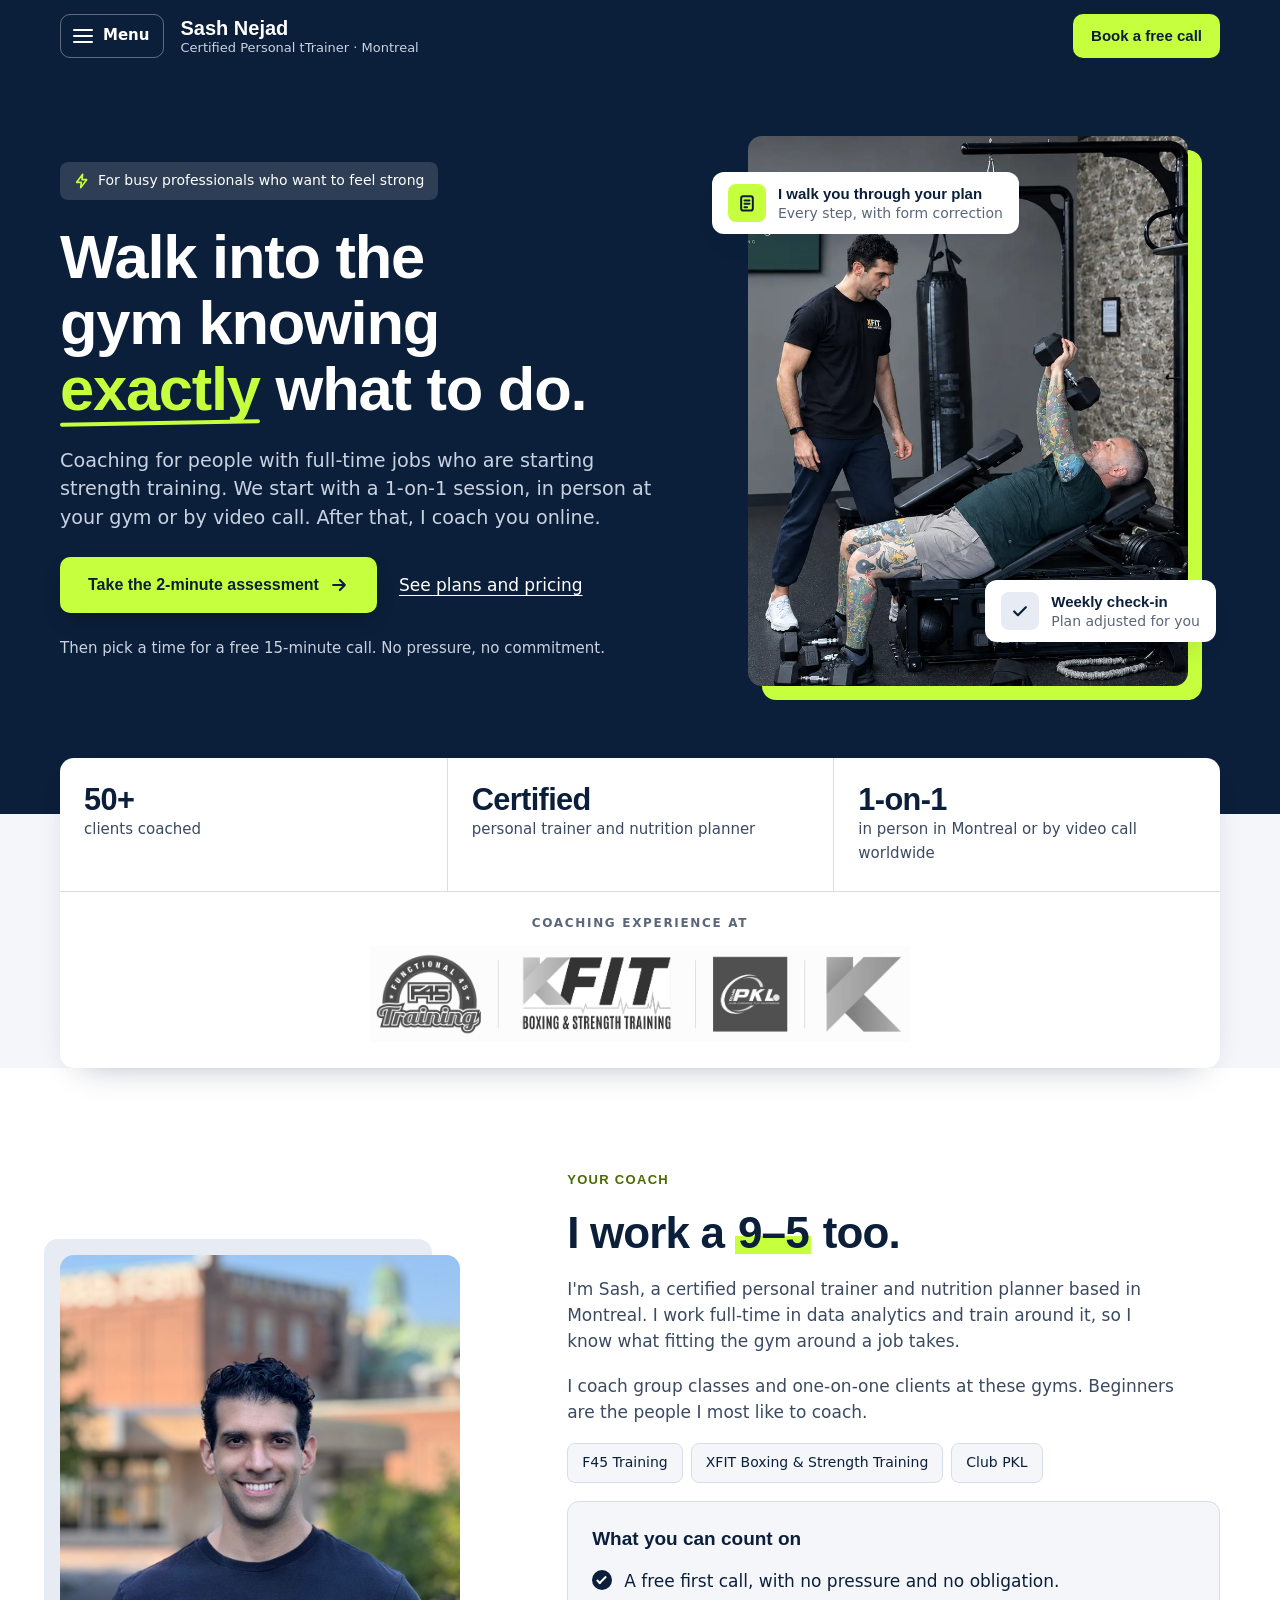
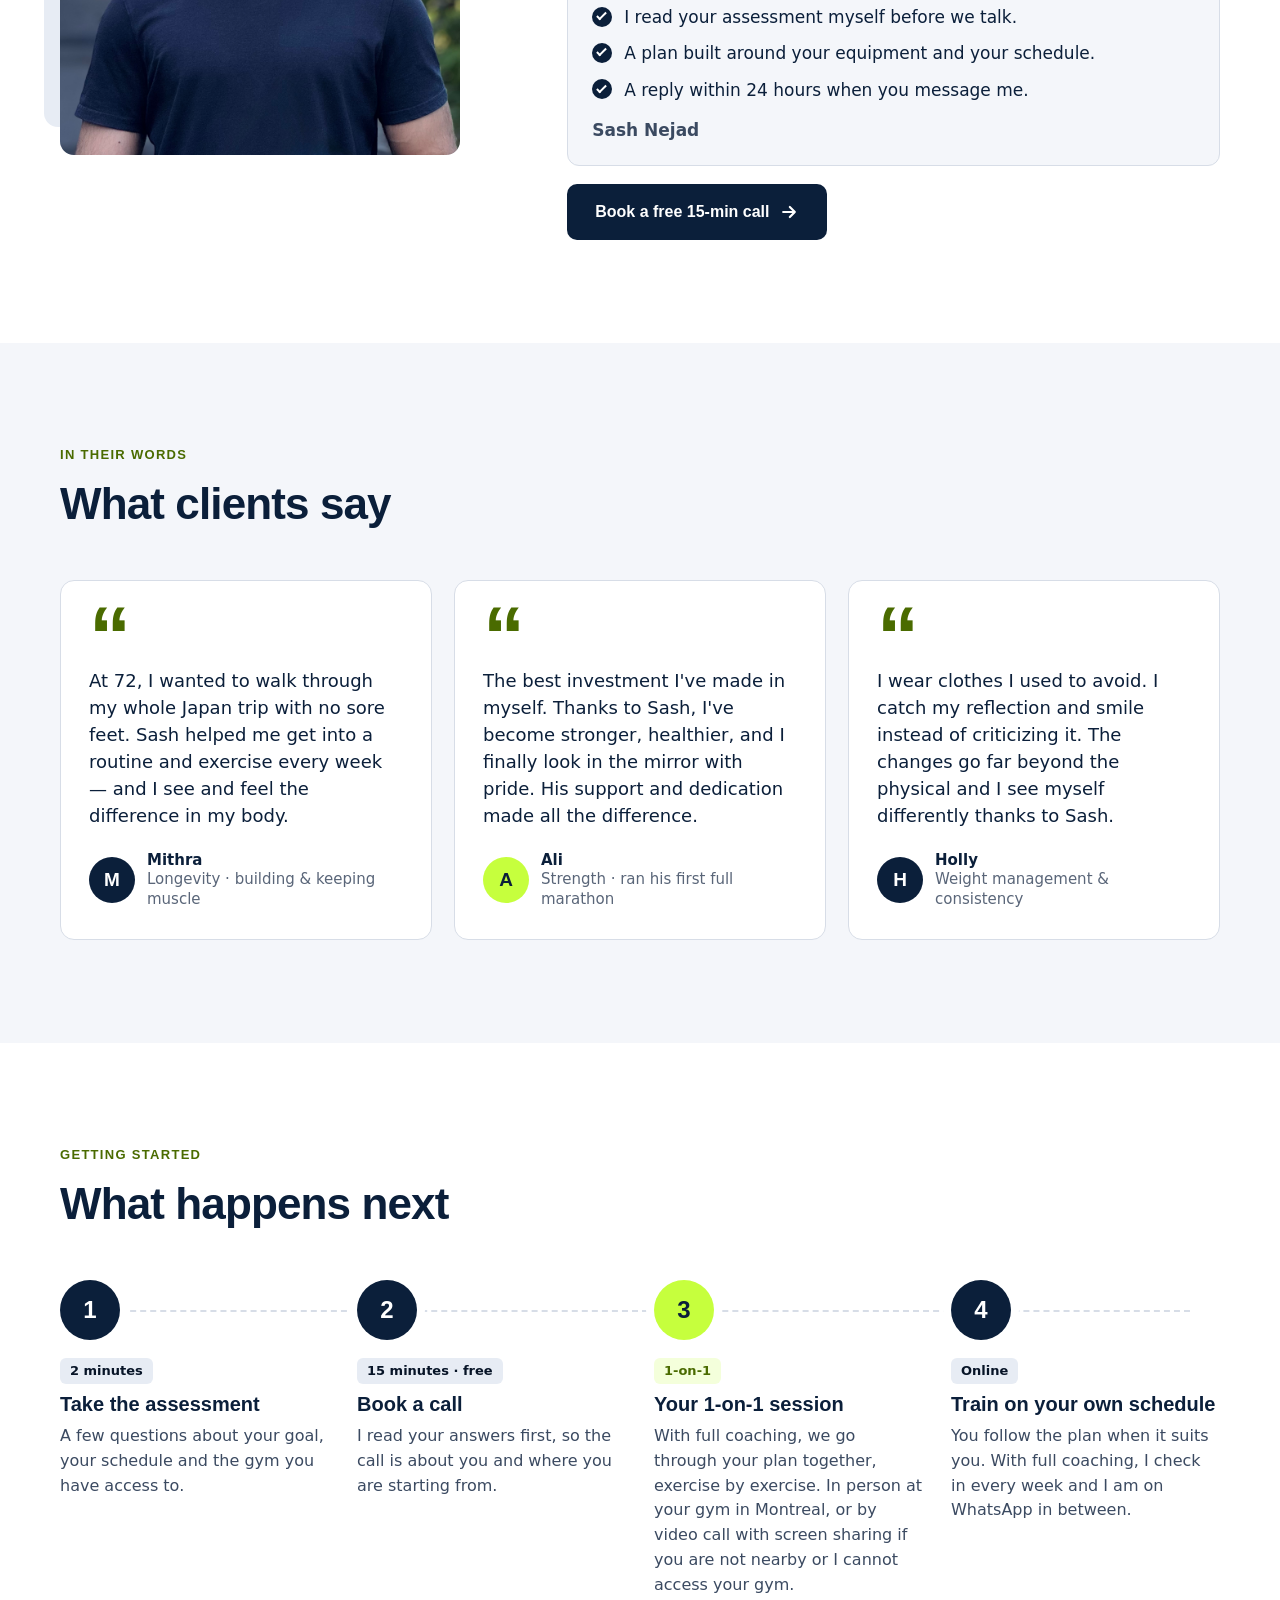
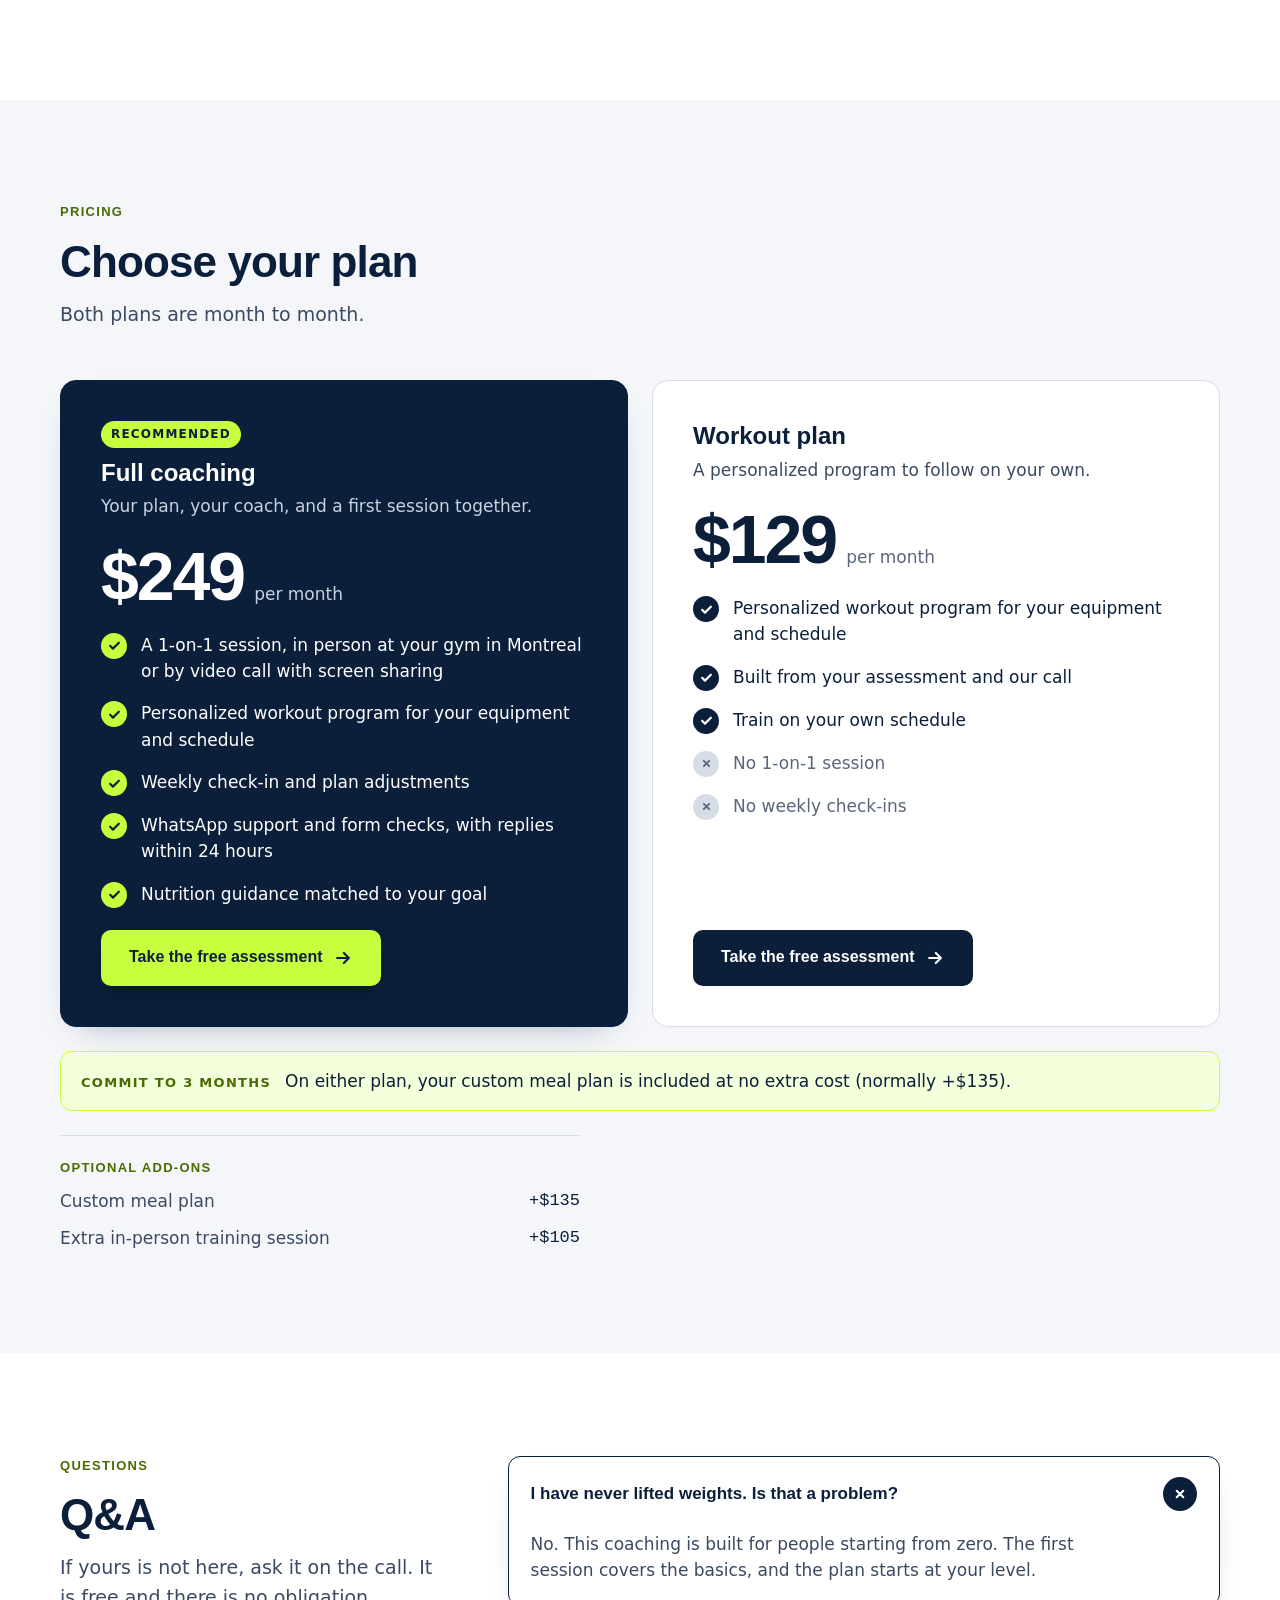
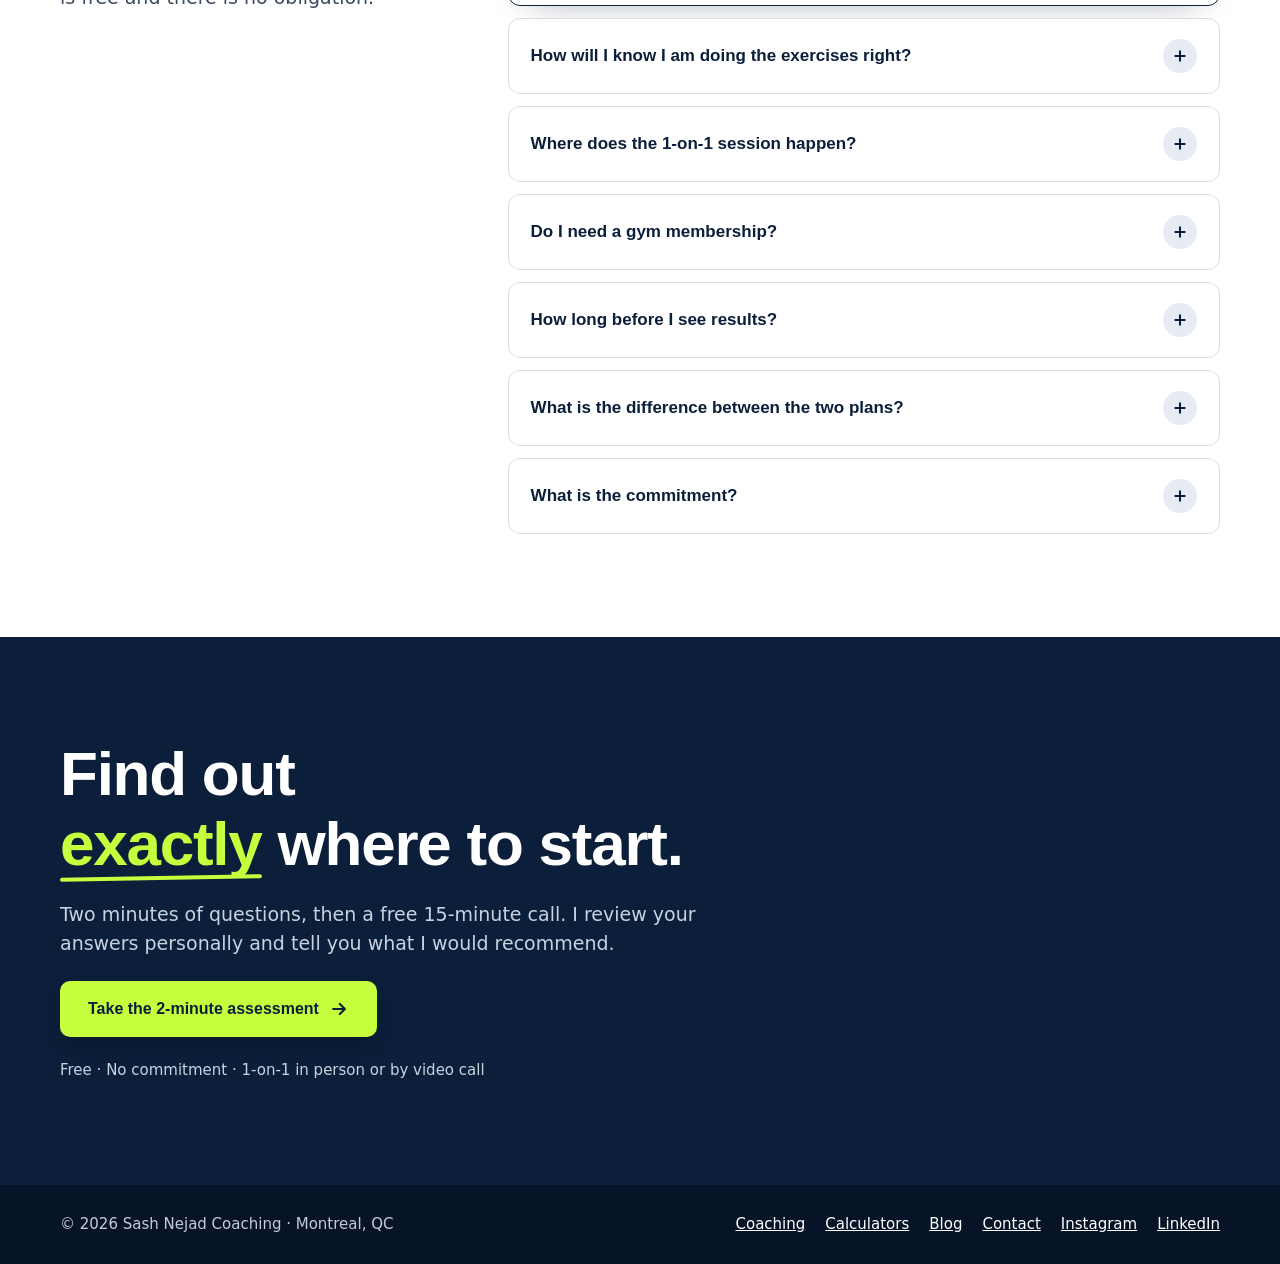
==== commit d2c90bf3: "Update index.html" ====
--- a/index.html
+++ b/index.html
@@ -340,7 +340,7 @@
         <li><b>50+</b><span>clients coached</span></li>
         <!-- TODO: name the body that certified you. A named credential is more convincing than the word "certified". -->
         <li><b>Certified</b><span>personal trainer and nutrition planner</span></li>
-        <li><b>1-on-1</b><span>in person in Montreal or by video call around the world</span></li>
+        <li><b>1-on-1</b><span>in person in Montreal or by video call worldwide</span></li>
       </ul>
       <div class="creds">
         <p class="creds__label">Coaching experience at</p>
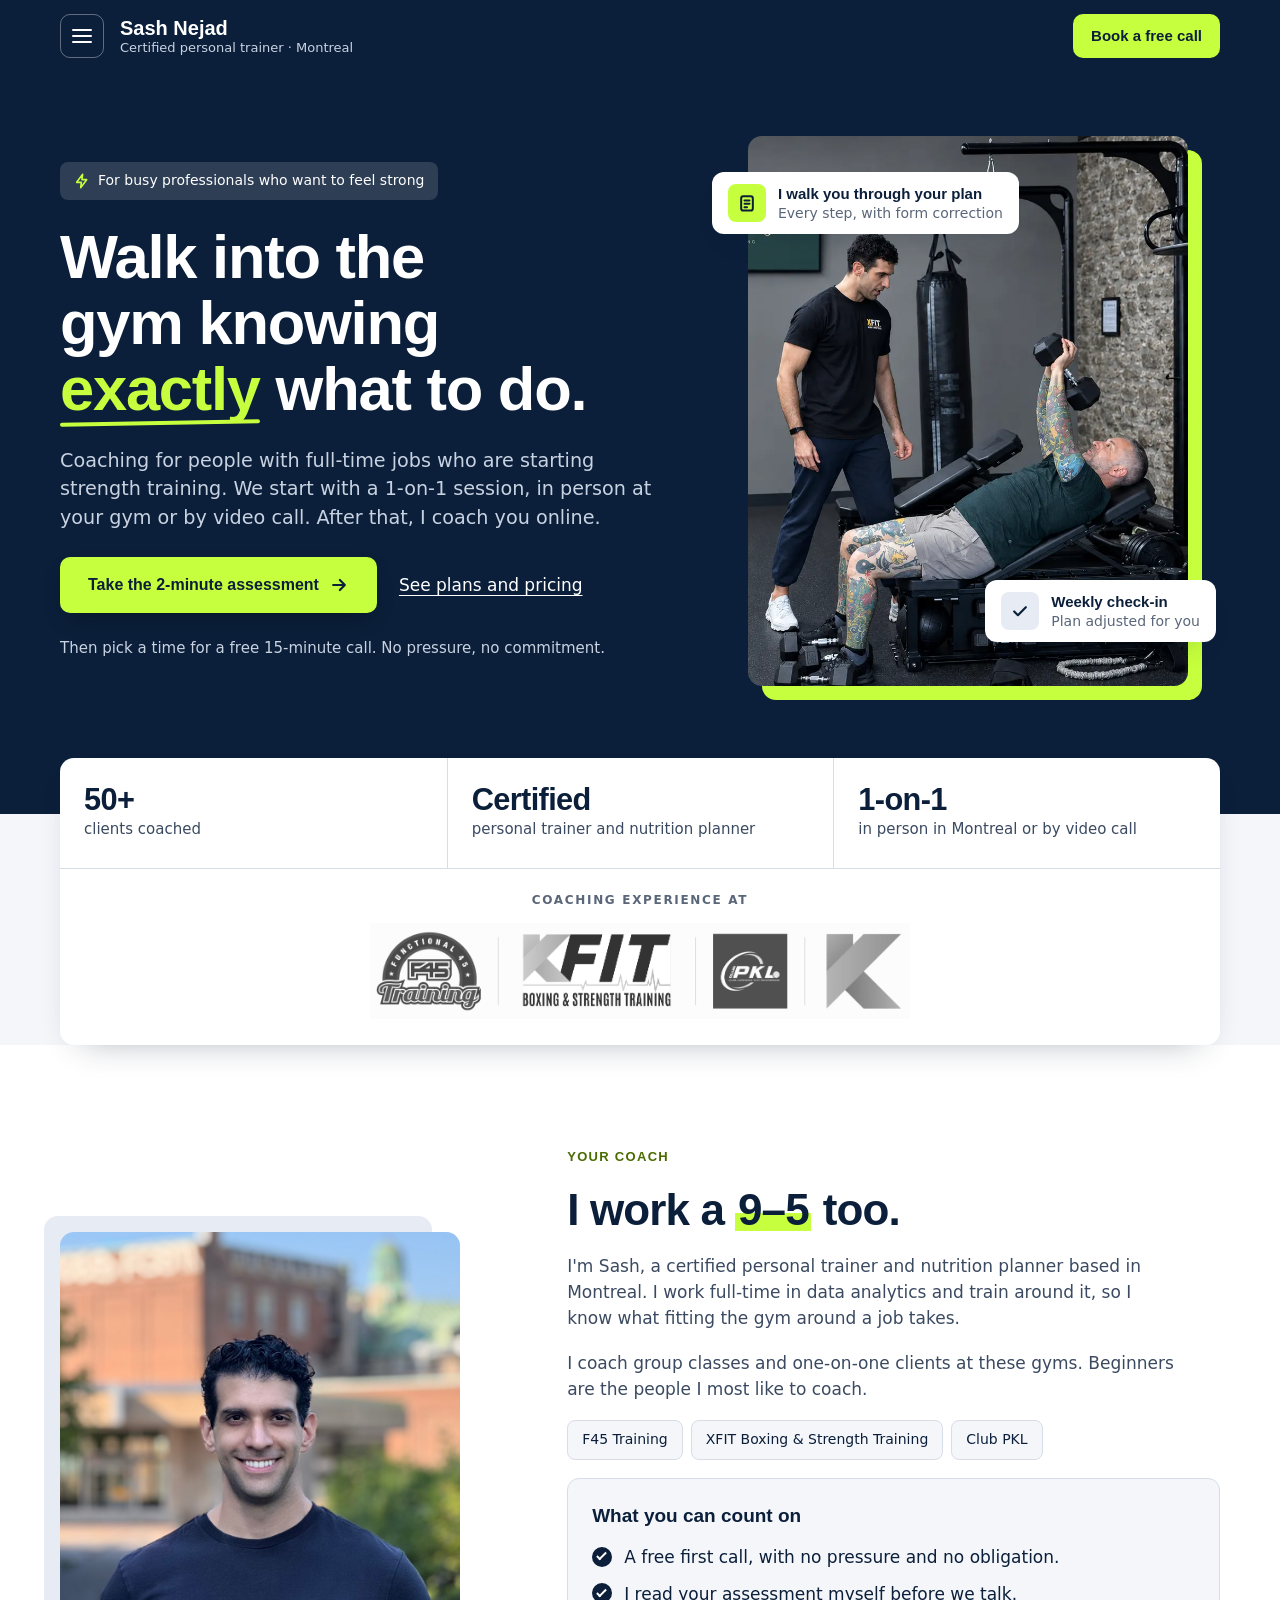
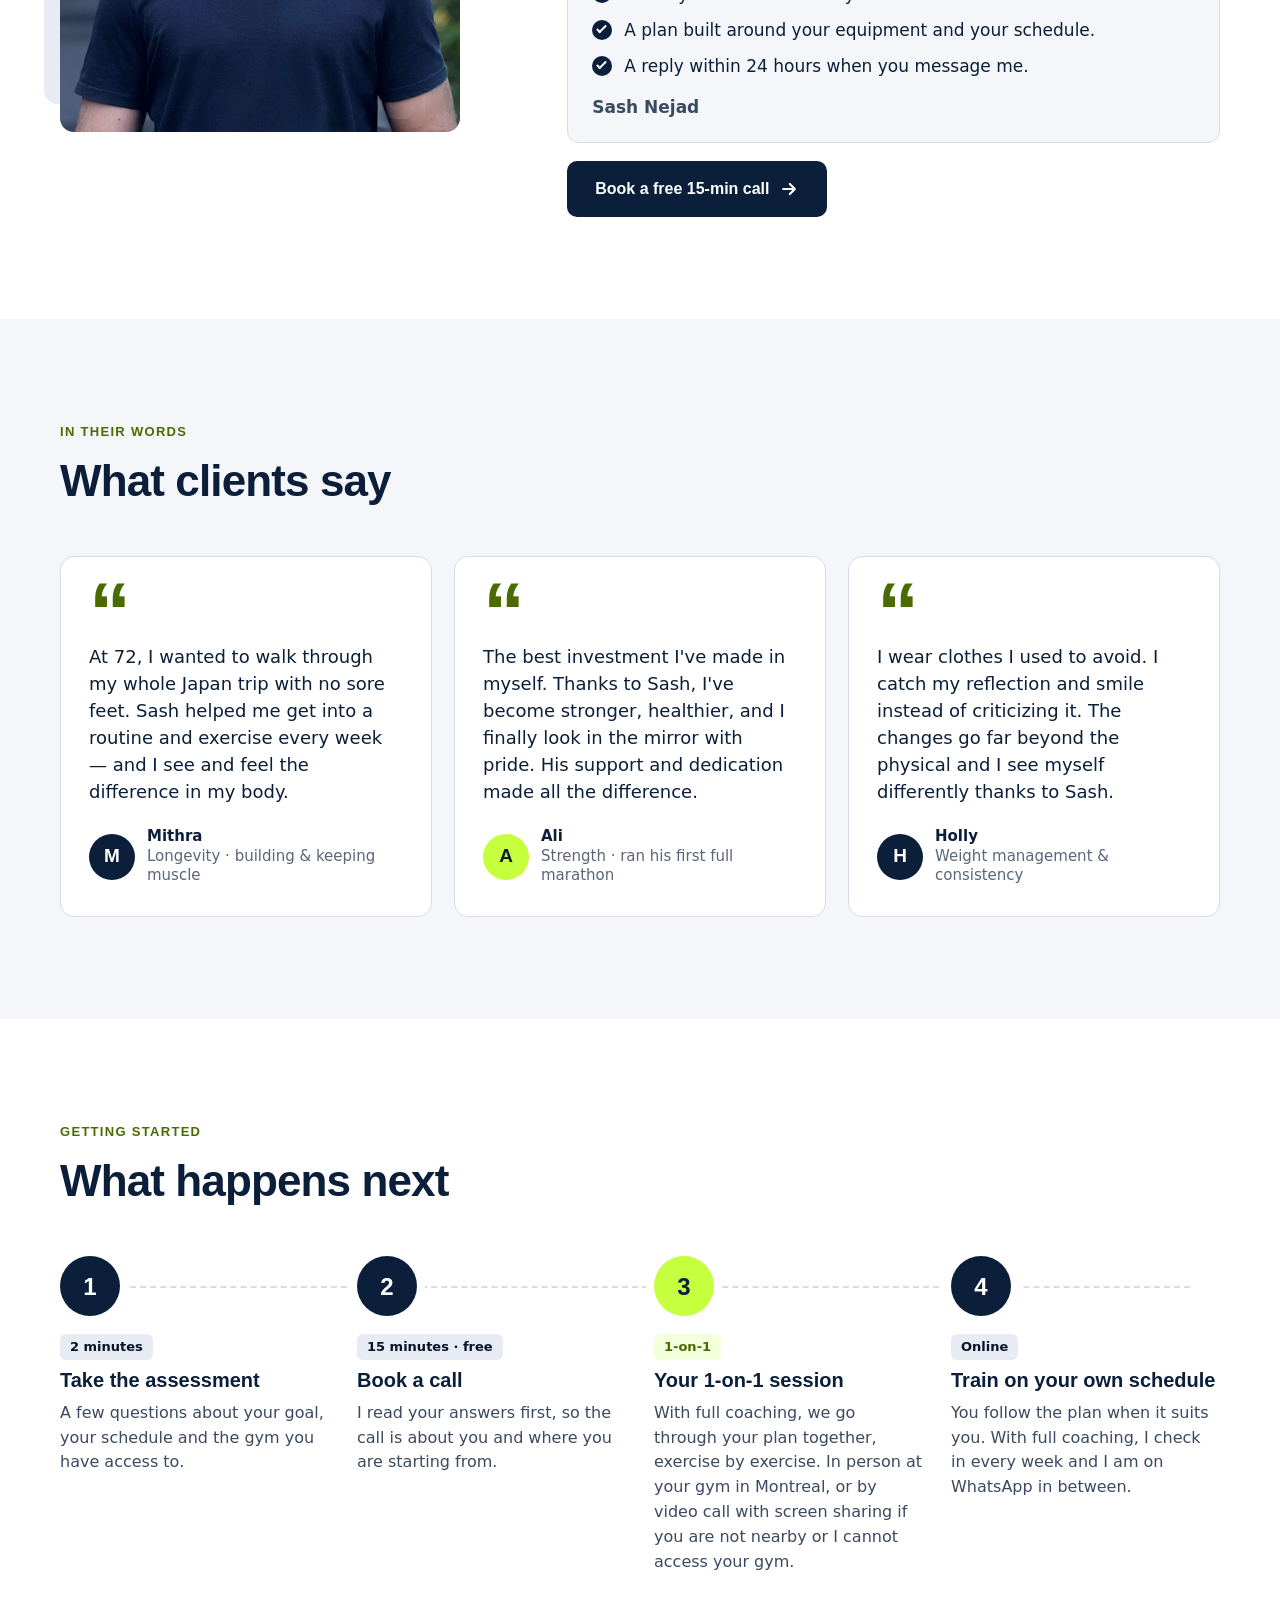
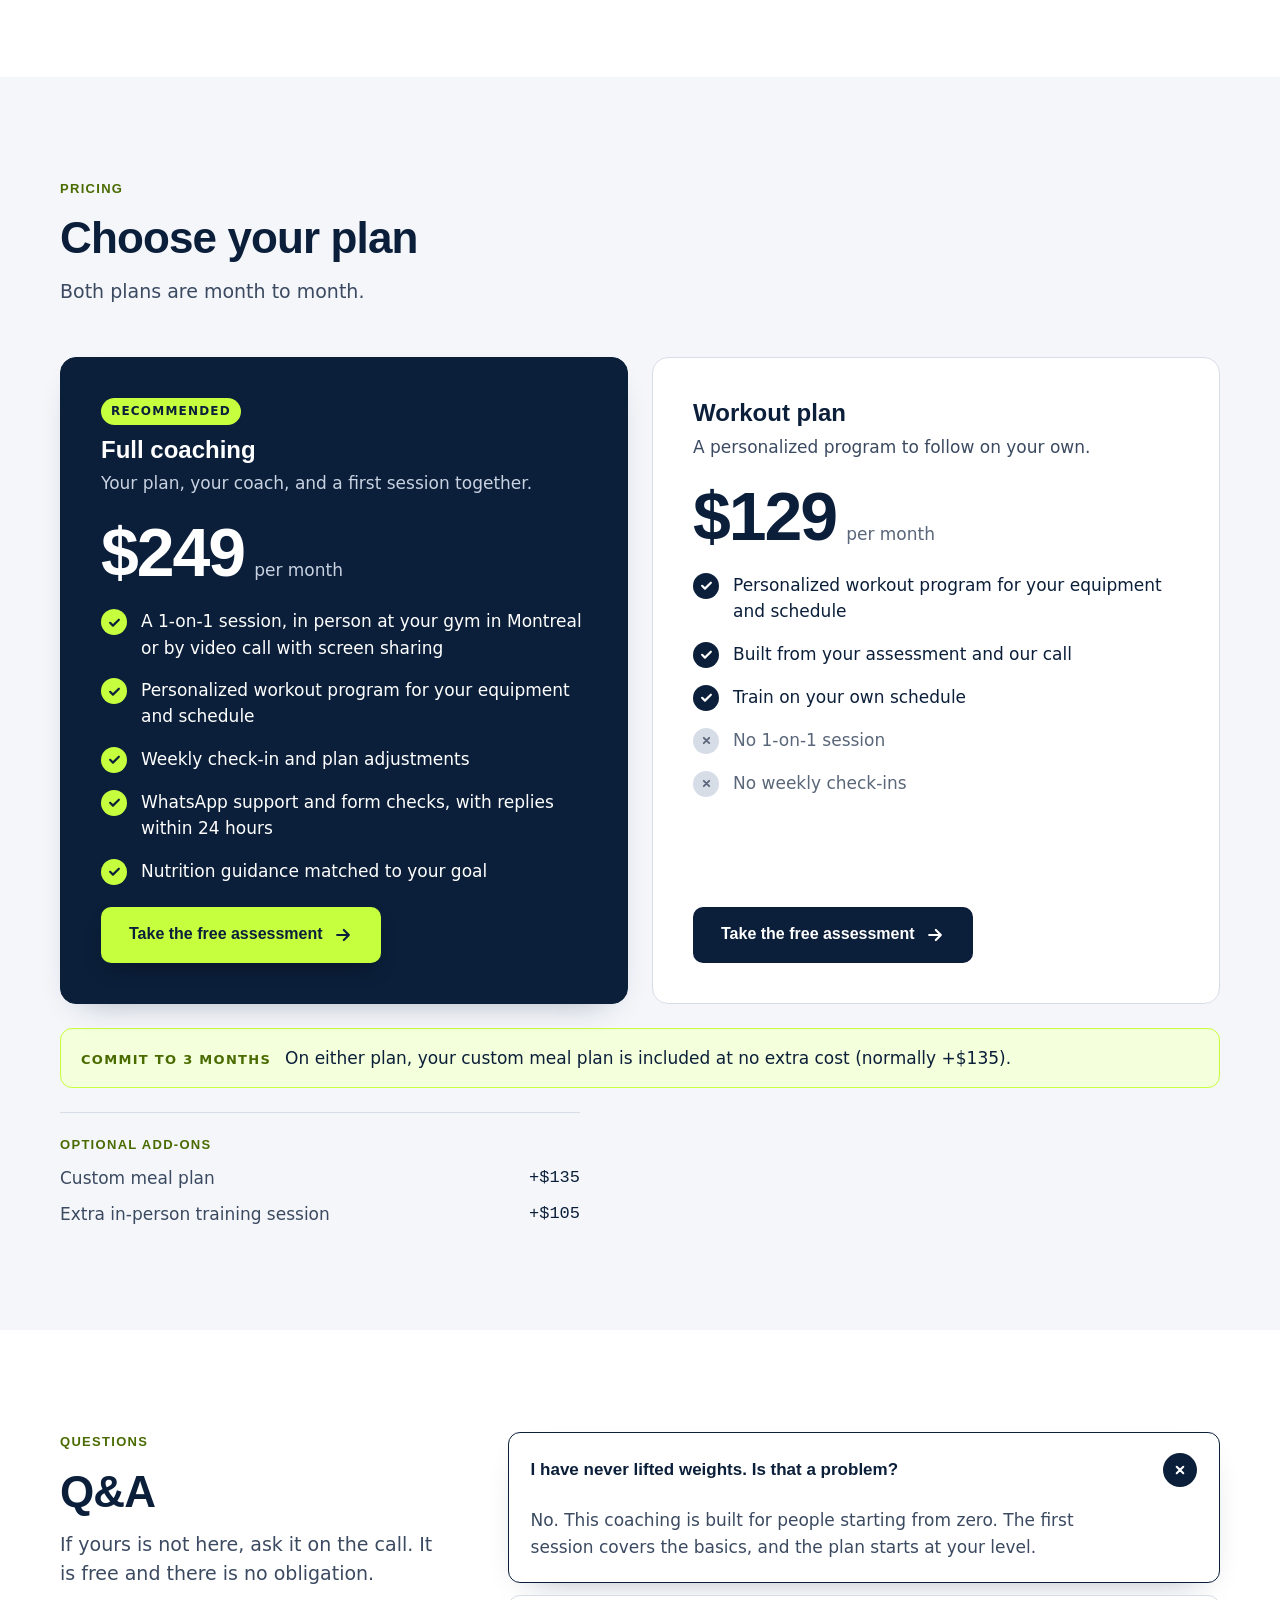
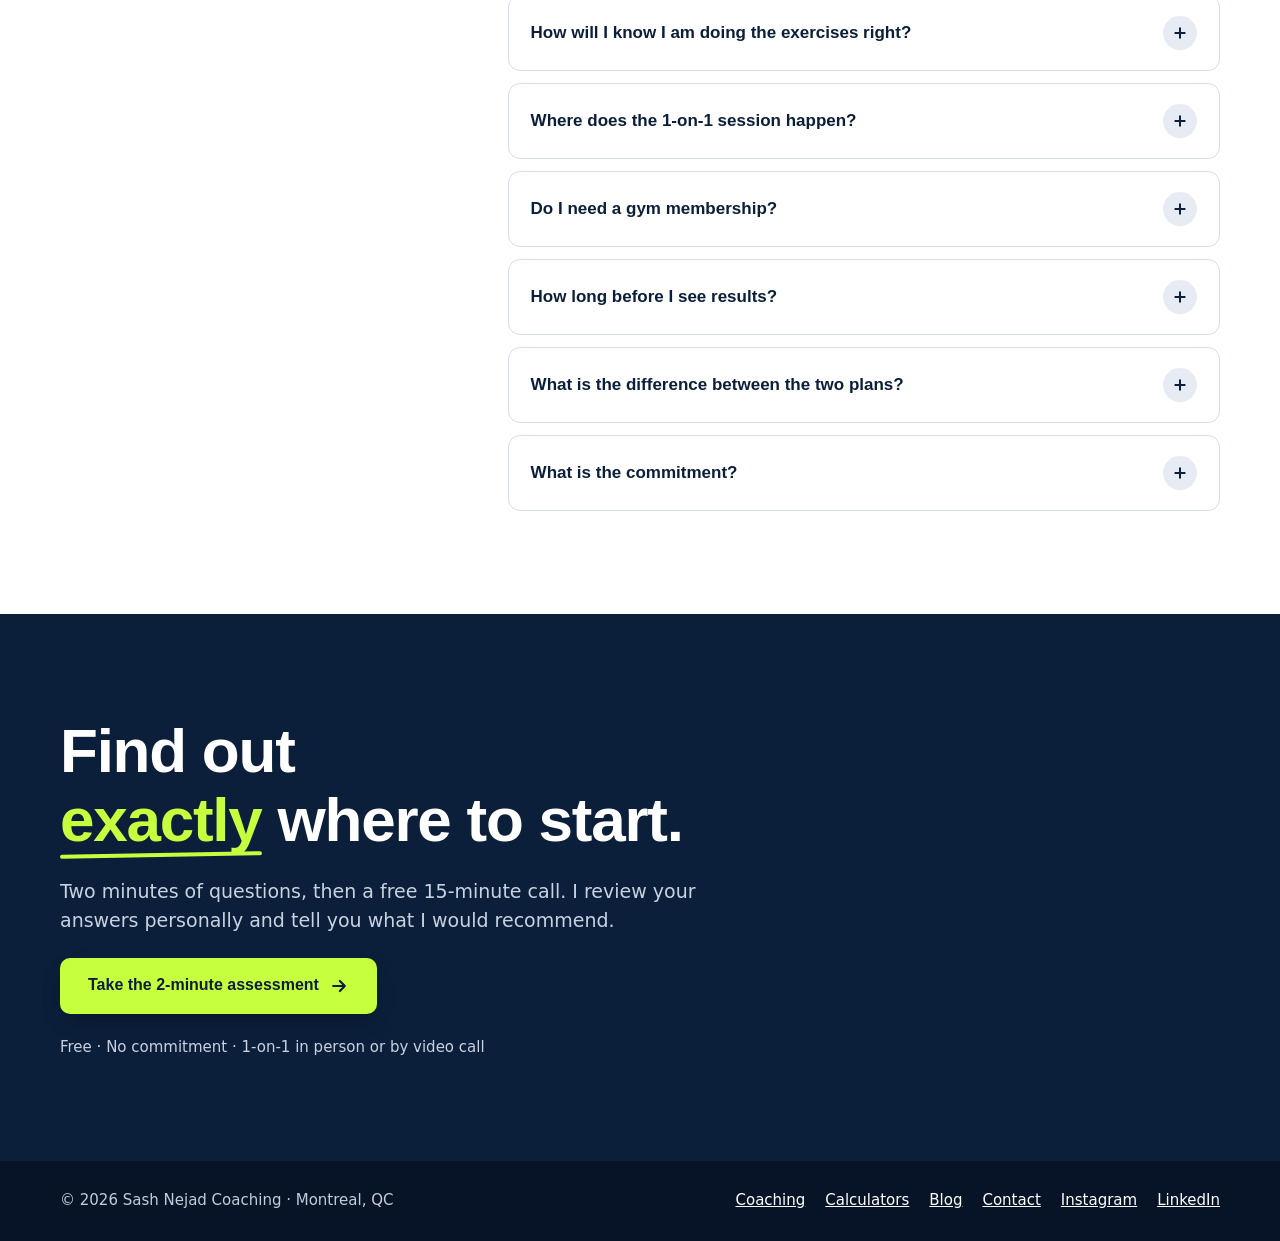
==== commit 33d4c027: "Add files via upload" ====
--- a/index.html
+++ b/index.html
@@ -104,6 +104,7 @@
    "description": "Personal training for busy professionals: online coaching worldwide, with 1-on-1 sessions in person in Montreal or by video call.",
    "image": "https://sashnejad.com/Gym.webp",
    "logo": "https://sashnejad.com/favicon-96x96.png",
+   "email": "Sash.Nejad@gmail.com",
    "founder": {
     "@id": "https://sashnejad.com/#sash"
    },
@@ -288,15 +289,12 @@
   <div class="wrap">
     <button class="menu-btn" type="button" aria-expanded="false" aria-controls="site-menu" aria-label="Open menu">
       <span class="menu-btn__bars" aria-hidden="true"><span></span><span></span><span></span></span>
-      <span class="menu-btn__label">Menu</span>
     </button>
-    <a class="brand" href="/"><b>Sash Nejad</b><span>Certified Personal tTrainer · Montreal</span></a>
+    <a class="brand" href="/"><b>Sash Nejad</b><span>Certified personal trainer · Montreal</span></a>
     <a class="btn btn--accent top__cta" href="/assessment/" data-cta="header">Book a free call</a>
   </div>
   <nav class="menu" id="site-menu" aria-label="Main" hidden>
     <ul>
-      <li><a href="/#pricing">Pricing</a></li>
-      <li><a href="/#faq">Q&amp;A</a></li>
       <li><a href="/calculators/">Calculators</a></li>
       <li><a href="/blog/">Blog</a></li>
       <li><a href="/contact/">Contact</a></li>
@@ -340,7 +338,7 @@
         <li><b>50+</b><span>clients coached</span></li>
         <!-- TODO: name the body that certified you. A named credential is more convincing than the word "certified". -->
         <li><b>Certified</b><span>personal trainer and nutrition planner</span></li>
-        <li><b>1-on-1</b><span>in person in Montreal or by video call worldwide</span></li>
+        <li><b>1-on-1</b><span>in person in Montreal or by video call</span></li>
       </ul>
       <div class="creds">
         <p class="creds__label">Coaching experience at</p>
--- a/assets/site.css
+++ b/assets/site.css
@@ -537,7 +537,7 @@
 .top .brand b, .top .brand span { white-space: nowrap; overflow: hidden; text-overflow: ellipsis; }
 .top__cta { flex: none; min-height: 44px; padding: 0 18px; font-size: 15px; box-shadow: none; }
 .top .nav { display: none; }
-.menu-btn { flex: none; display: inline-flex; align-items: center; gap: 10px; min-height: 44px; padding: 0 14px 0 12px;
+.menu-btn { flex: none; display: inline-flex; align-items: center; justify-content: center; width: 44px; height: 44px; padding: 0;
   border: 1.5px solid rgba(255, 255, 255, .35); border-radius: 10px; background: transparent; color: #FFFFFF;
   font-weight: 600; font-size: 15px; cursor: pointer; }
 .menu-btn:hover, .menu-btn[aria-expanded="true"] { border-color: var(--accent); }
@@ -559,7 +559,6 @@
 .menu a:hover, .menu a[aria-current] { color: var(--accent); }
 @media (max-width: 560px) {
   .top .wrap { gap: 10px; }
-  .top .brand span, .menu-btn__label { display: none; }
-  .menu-btn { padding: 0 11px; }
+  .top .brand span { display: none; }
   .top__cta { padding: 0 14px; font-size: 14px; }
 }
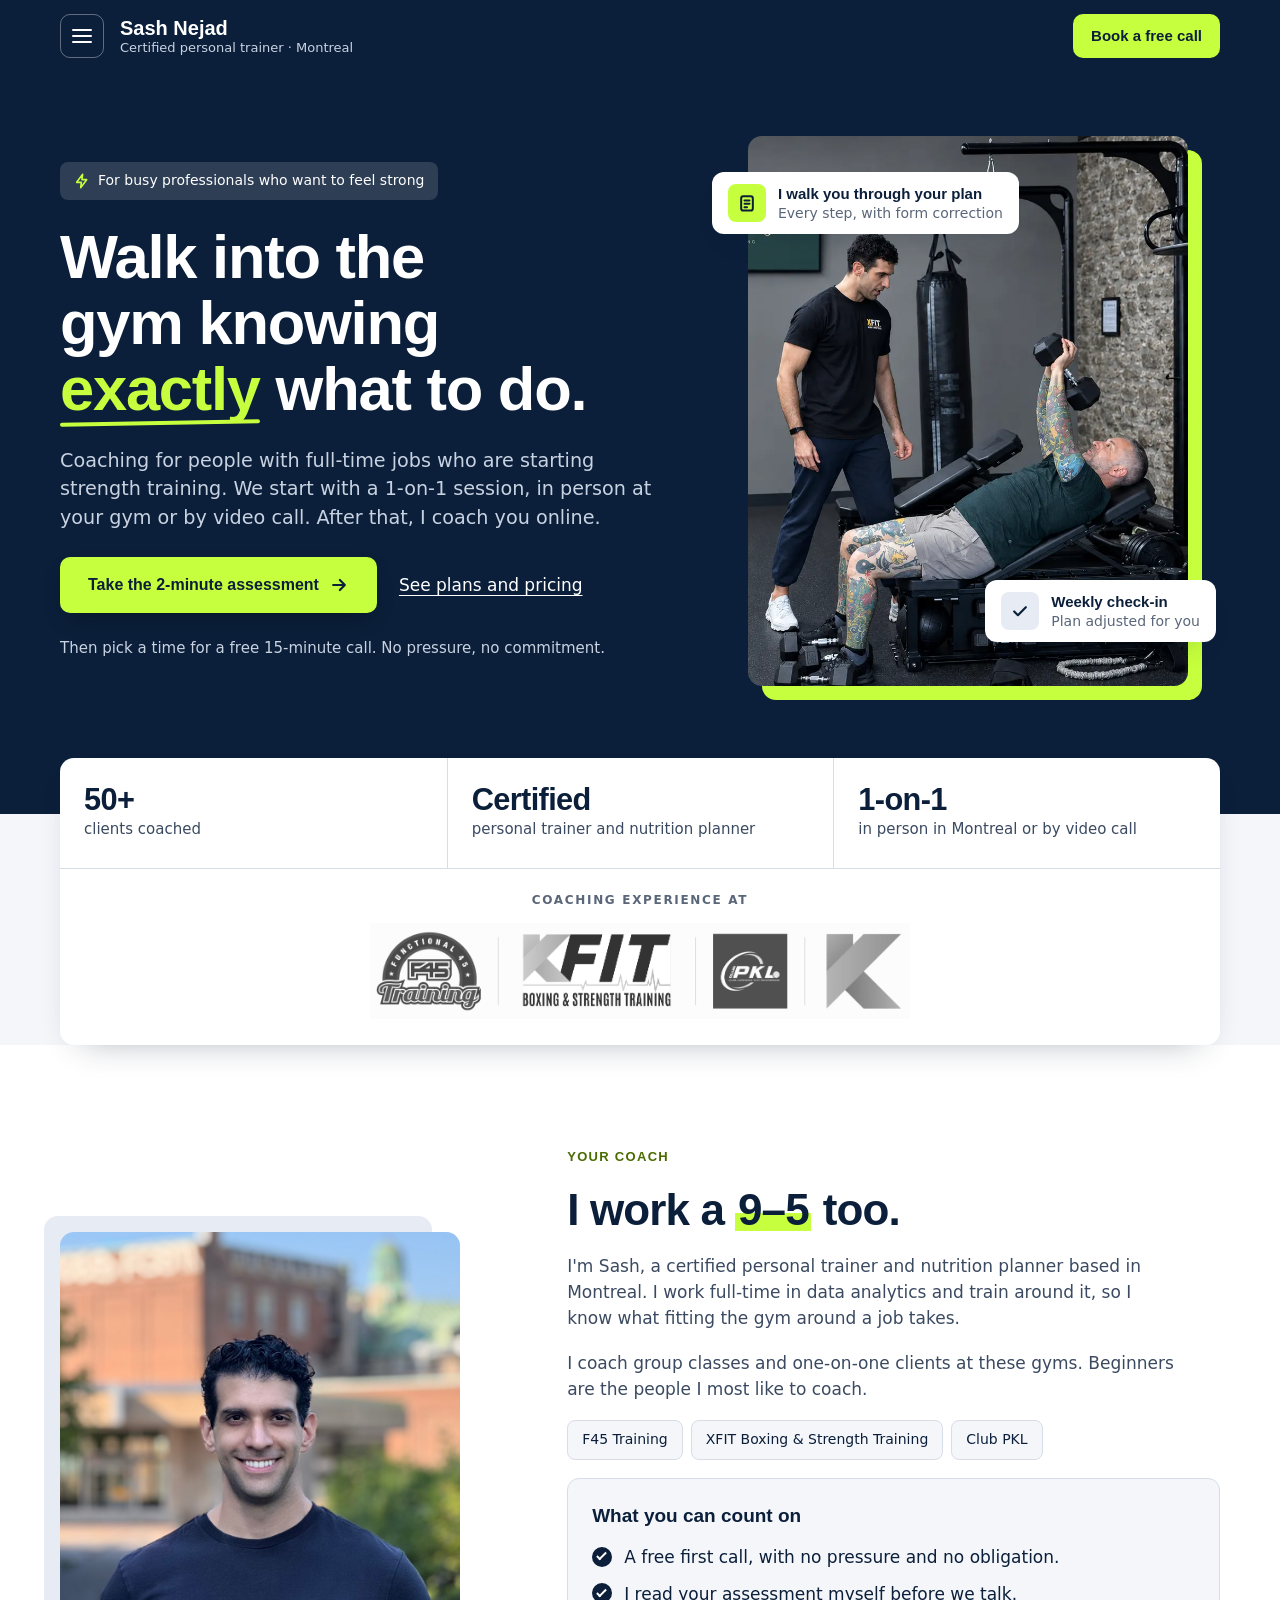
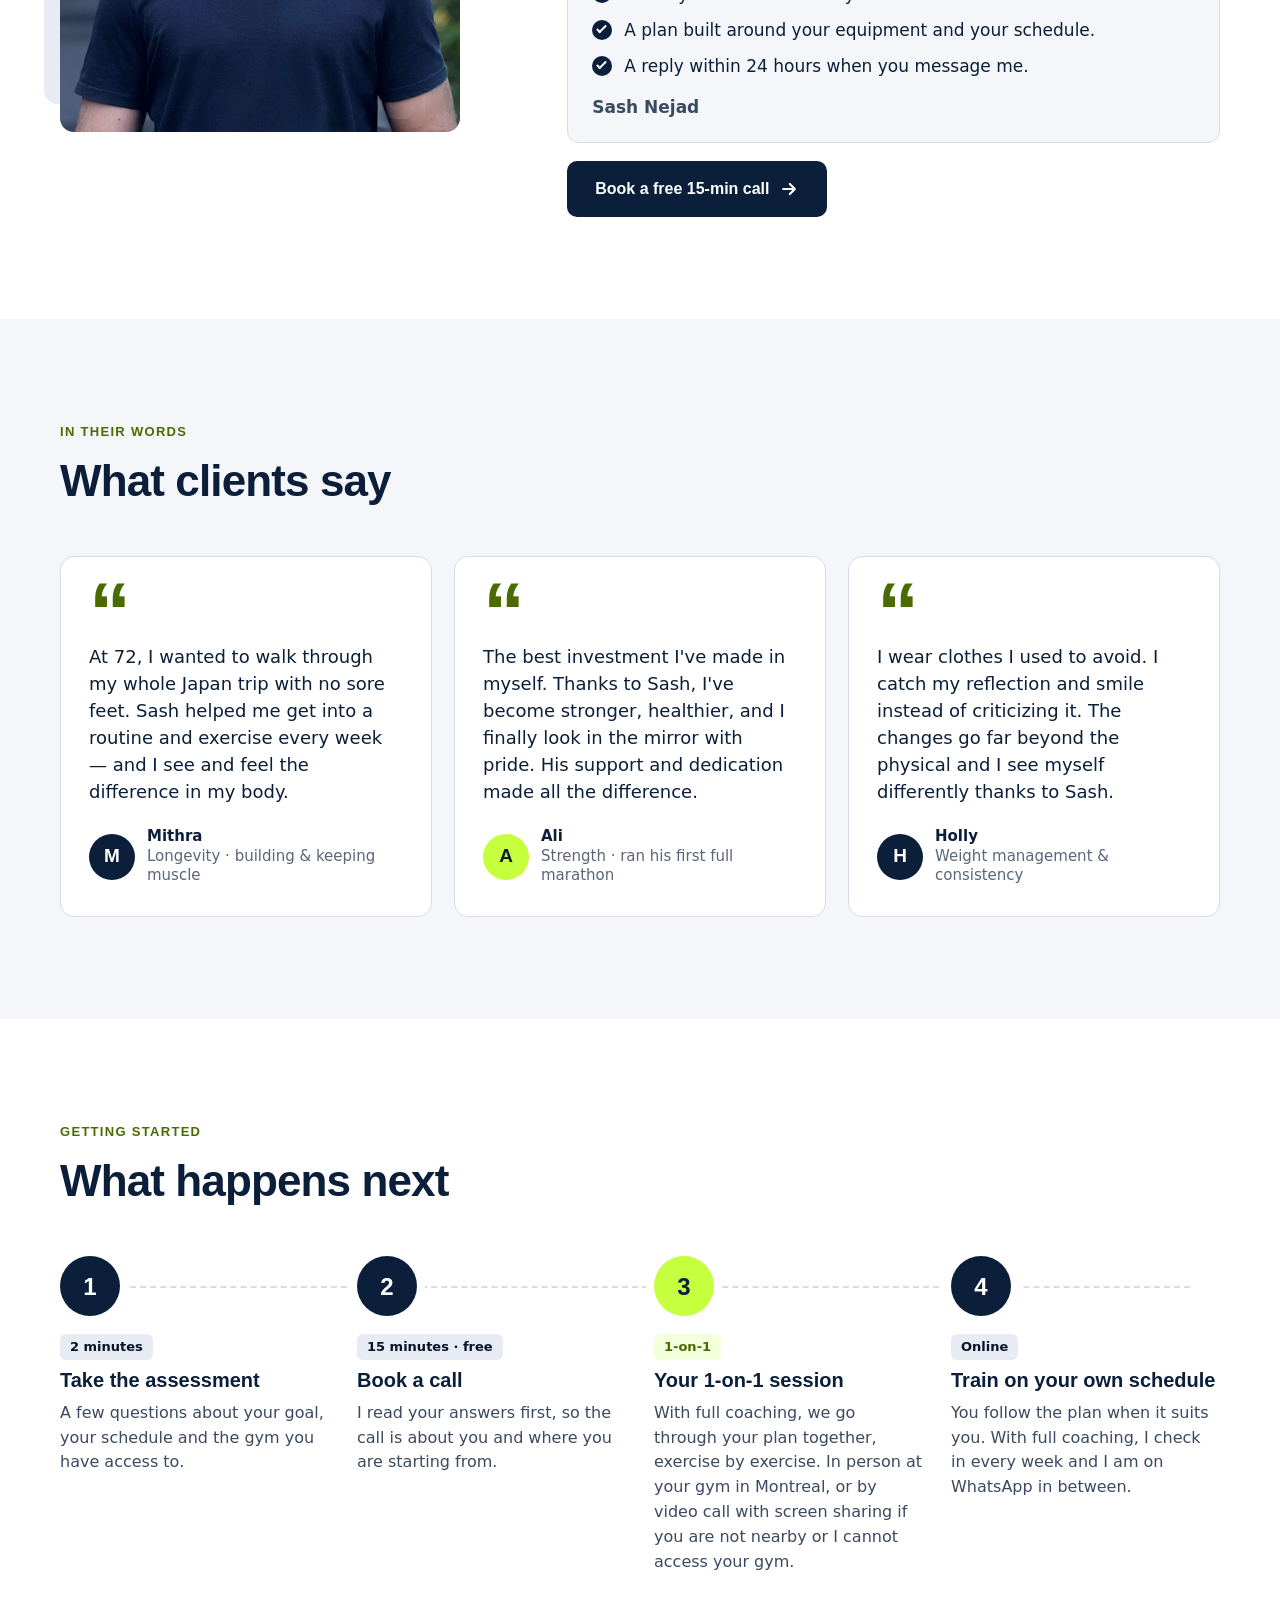
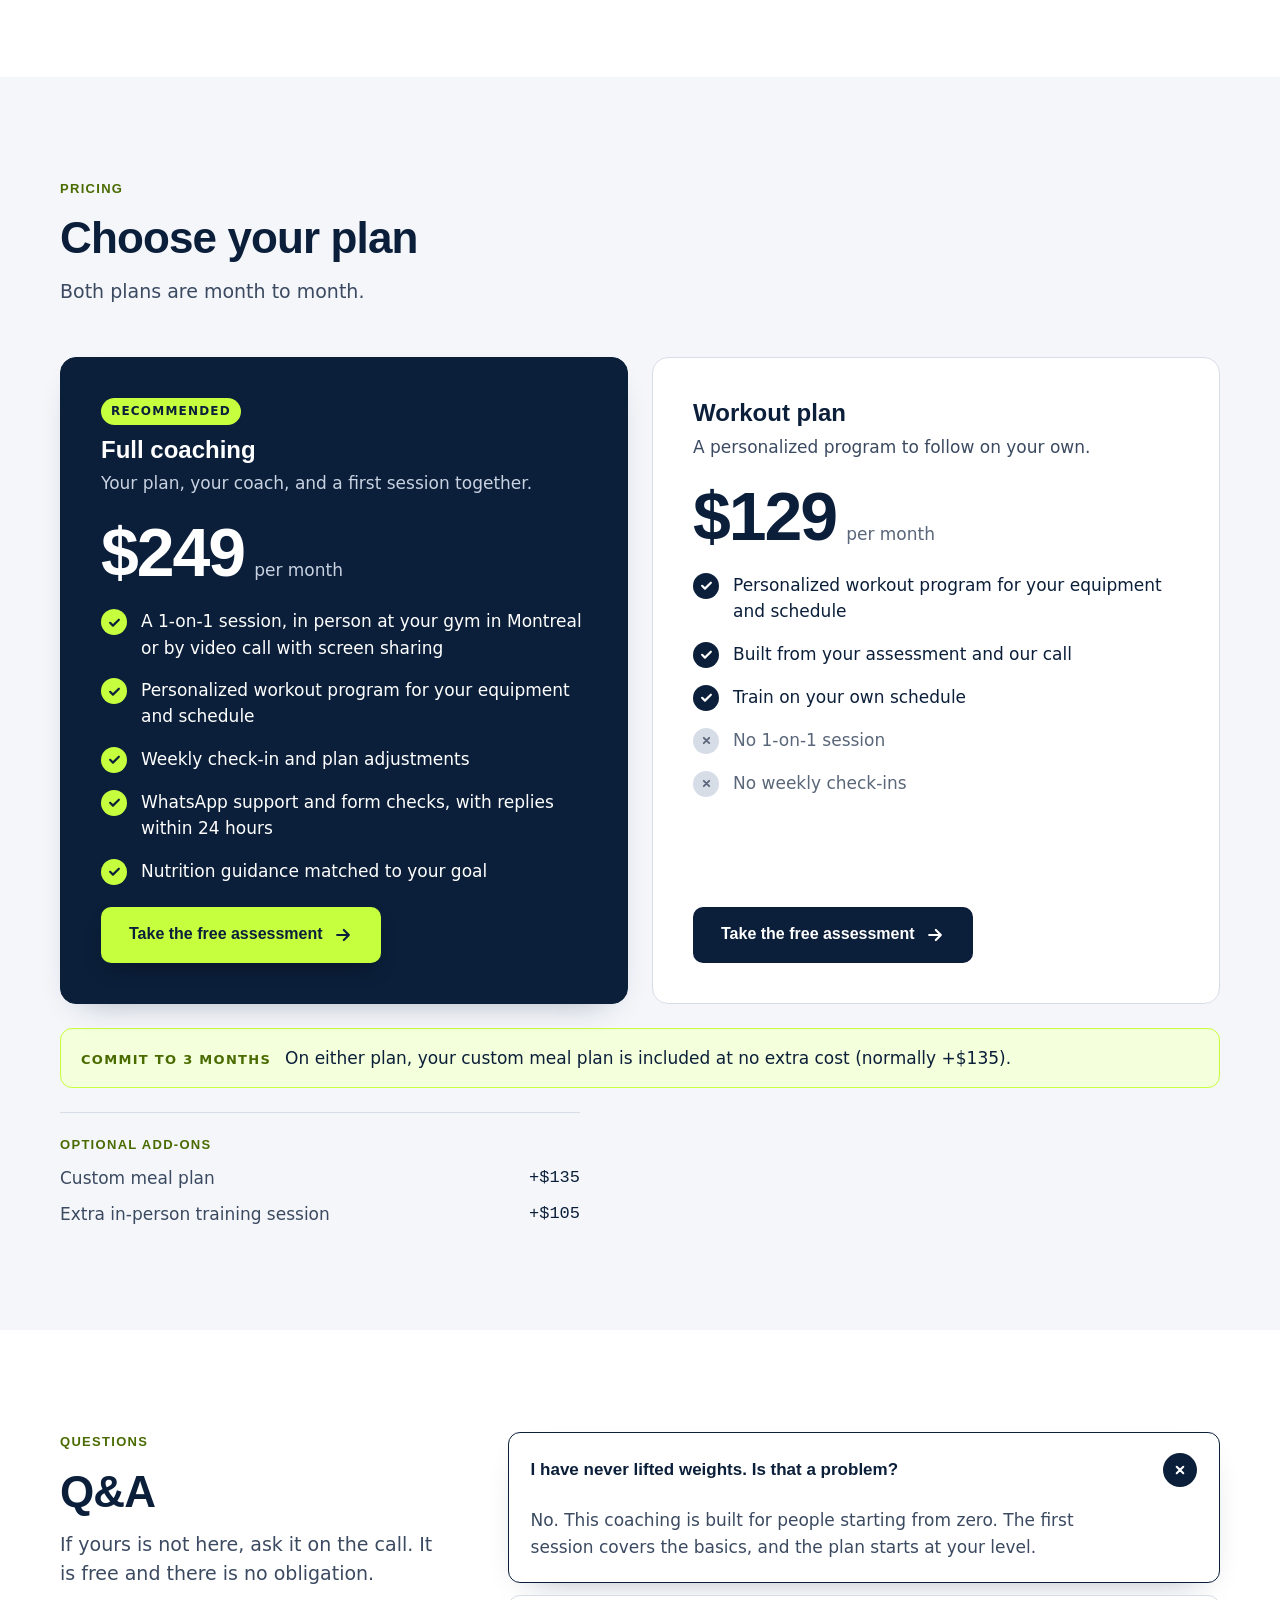
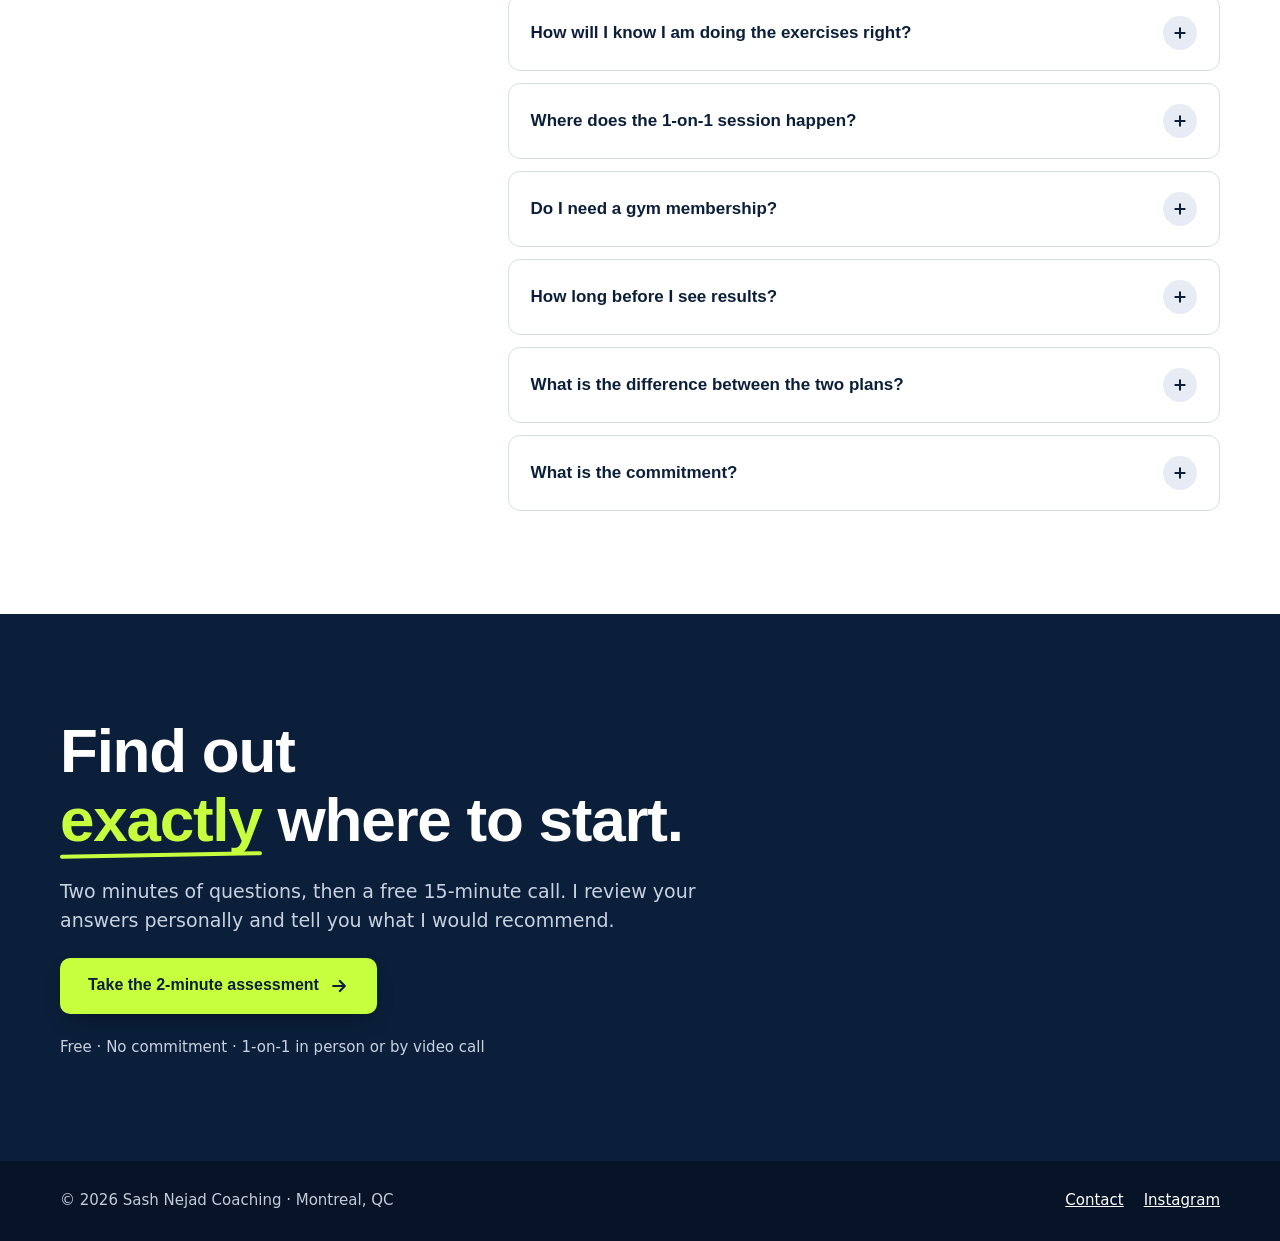
==== commit d704a26b: "Add files via upload" ====
--- a/index.html
+++ b/index.html
@@ -560,12 +560,8 @@
   <div class="wrap">
     <span>© 2026 Sash Nejad Coaching · Montreal, QC</span>
     <nav aria-label="Footer">
-      <a href="/">Coaching</a>
-      <a href="/calculators/">Calculators</a>
-      <a href="/blog/">Blog</a>
       <a href="/contact/">Contact</a>
       <a href="https://www.instagram.com/sashnejad">Instagram</a>
-      <a href="https://www.linkedin.com/in/sash-nejad/">LinkedIn</a>
     </nav>
   </div>
 </footer>
--- a/assets/site.css
+++ b/assets/site.css
@@ -552,7 +552,13 @@
 .menu-btn[aria-expanded="true"] .menu-btn__bars span:nth-child(3) { top: 6px; transform: rotate(-45deg); }
 .menu { position: absolute; left: 0; right: 0; top: 100%; background: var(--primary); border-top: 1px solid var(--ink-line);
   box-shadow: 0 24px 40px -20px rgba(0, 0, 0, .55); padding-block: 8px 20px; padding-inline: clamp(20px, 5vw, 48px); }
-.menu ul { max-width: 1160px; margin-inline: auto; display: grid; grid-template-columns: repeat(auto-fit, minmax(170px, 1fr)); gap: 0 24px; }
+.menu ul { max-width: 1160px; margin-inline: auto; display: grid; grid-template-columns: minmax(0, 1fr); }
+.menu li:last-child a { border-bottom: 0; }
+@media (min-width: 561px) {
+  /* On wider screens the menu is a narrow panel that drops down under the button, lined up with the page edge. */
+  .menu { left: max(clamp(20px, 5vw, 48px), calc((100% - 1160px) / 2)); right: auto; width: 300px; top: calc(100% - 6px);
+    padding: 6px 20px 10px; border: 1px solid var(--ink-line); border-radius: 12px; }
+}
 .menu a { display: flex; align-items: center; justify-content: space-between; gap: 12px; padding: 14px 2px;
   border-bottom: 1px solid var(--ink-line); color: #FFFFFF; text-decoration: none; font-size: 18px; font-weight: 600; }
 .menu a::after { content: "→"; opacity: .5; }
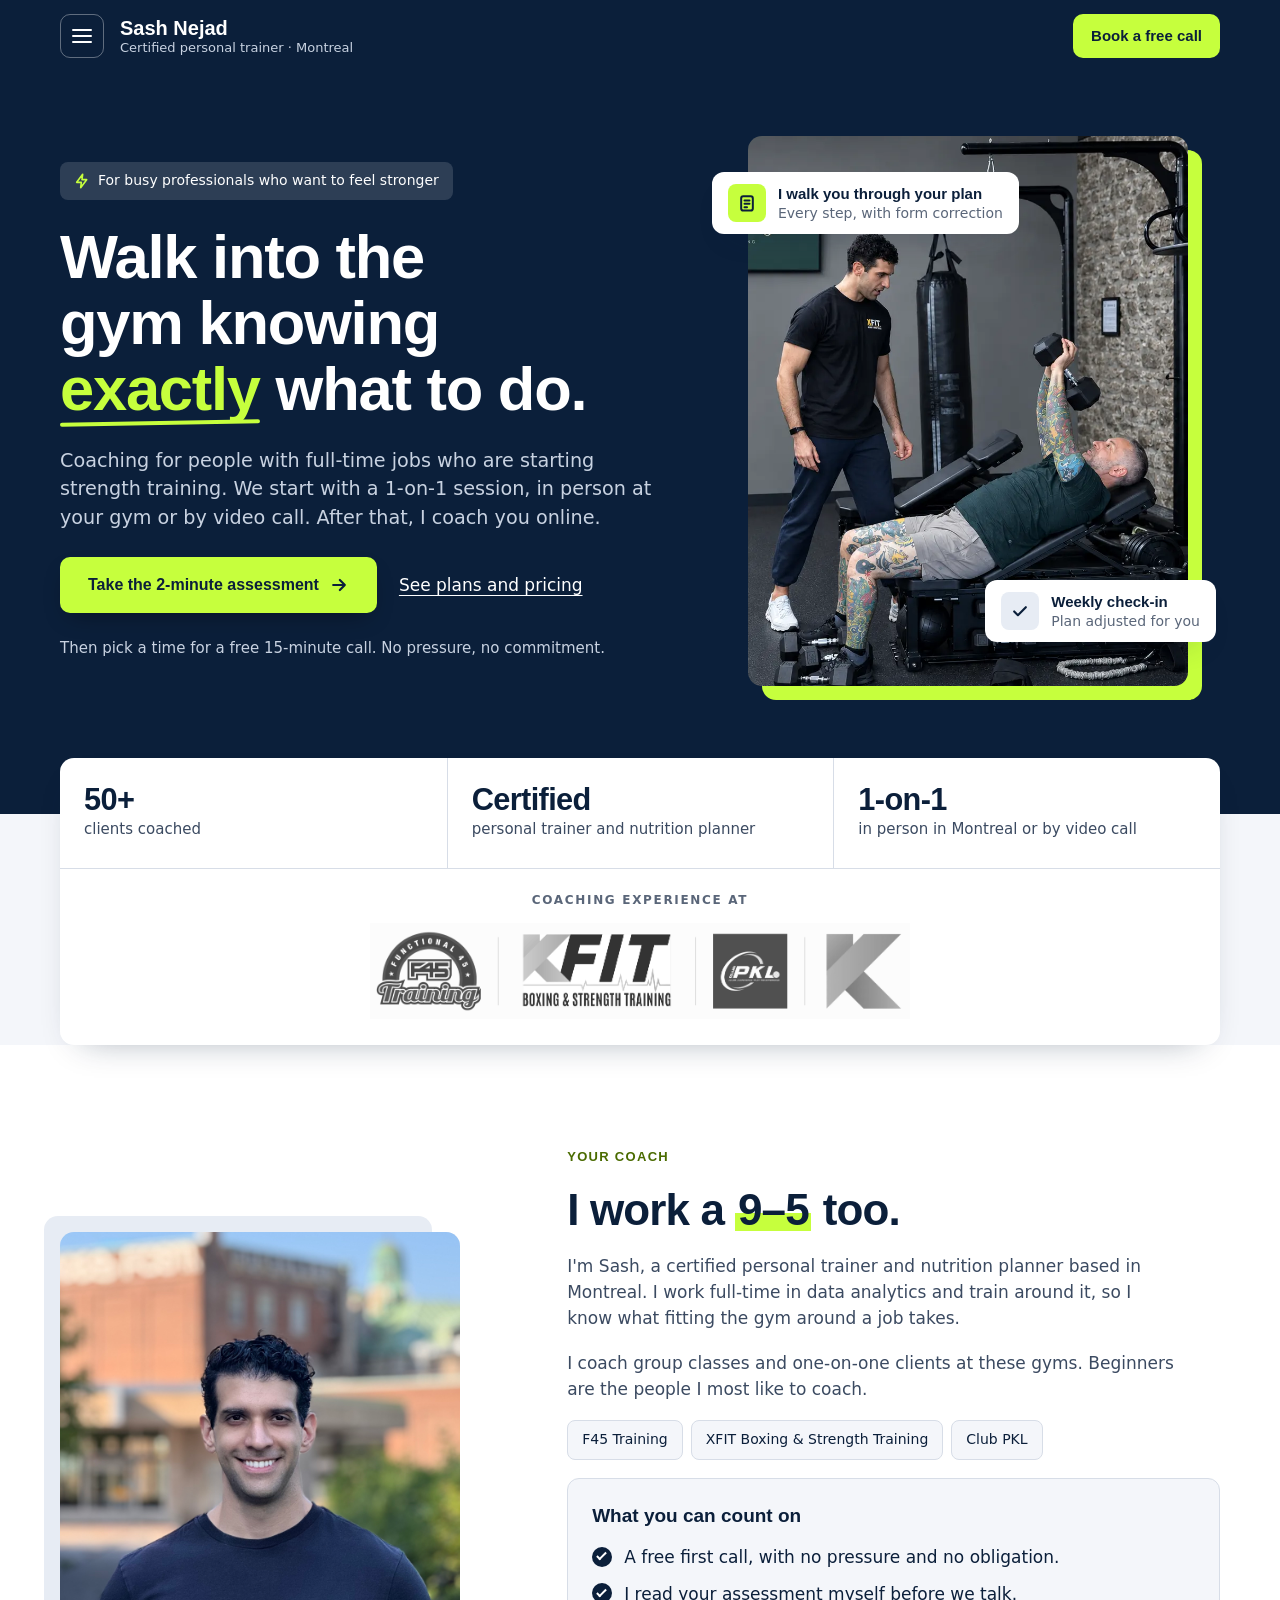
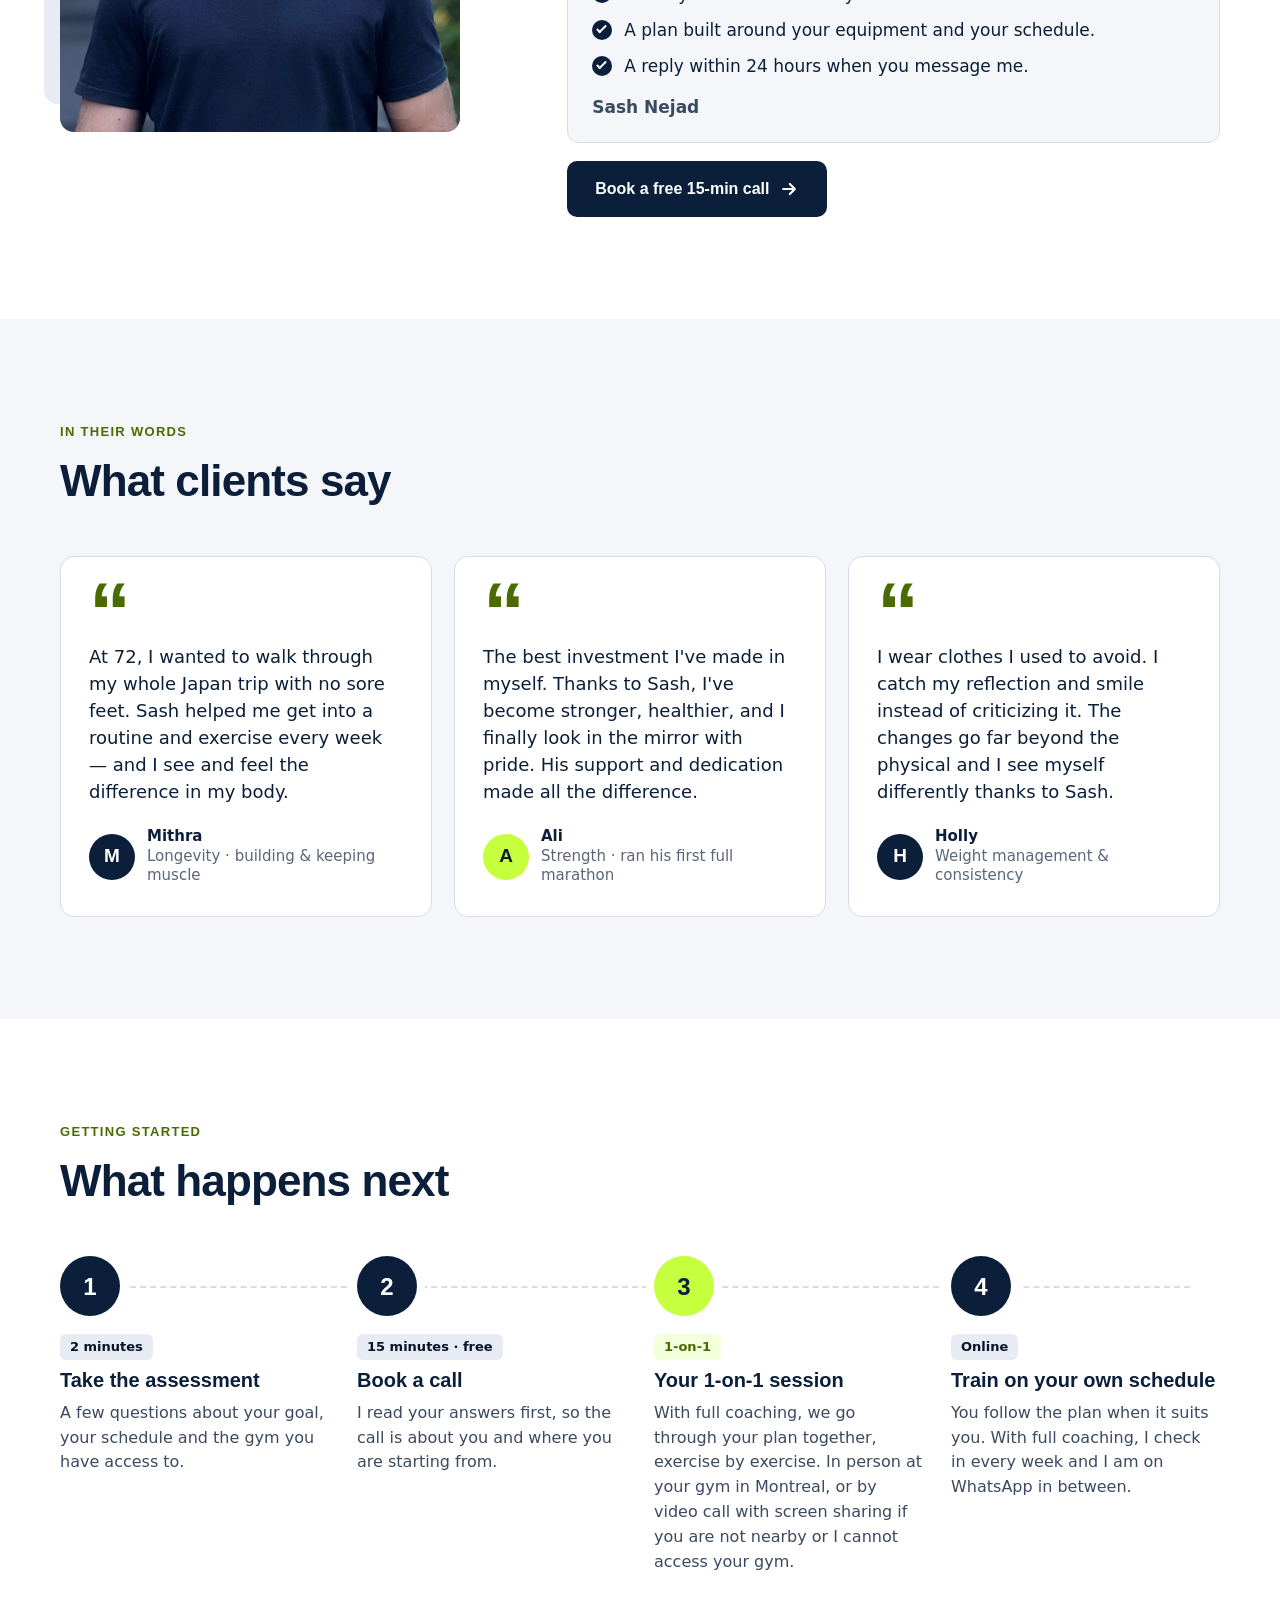
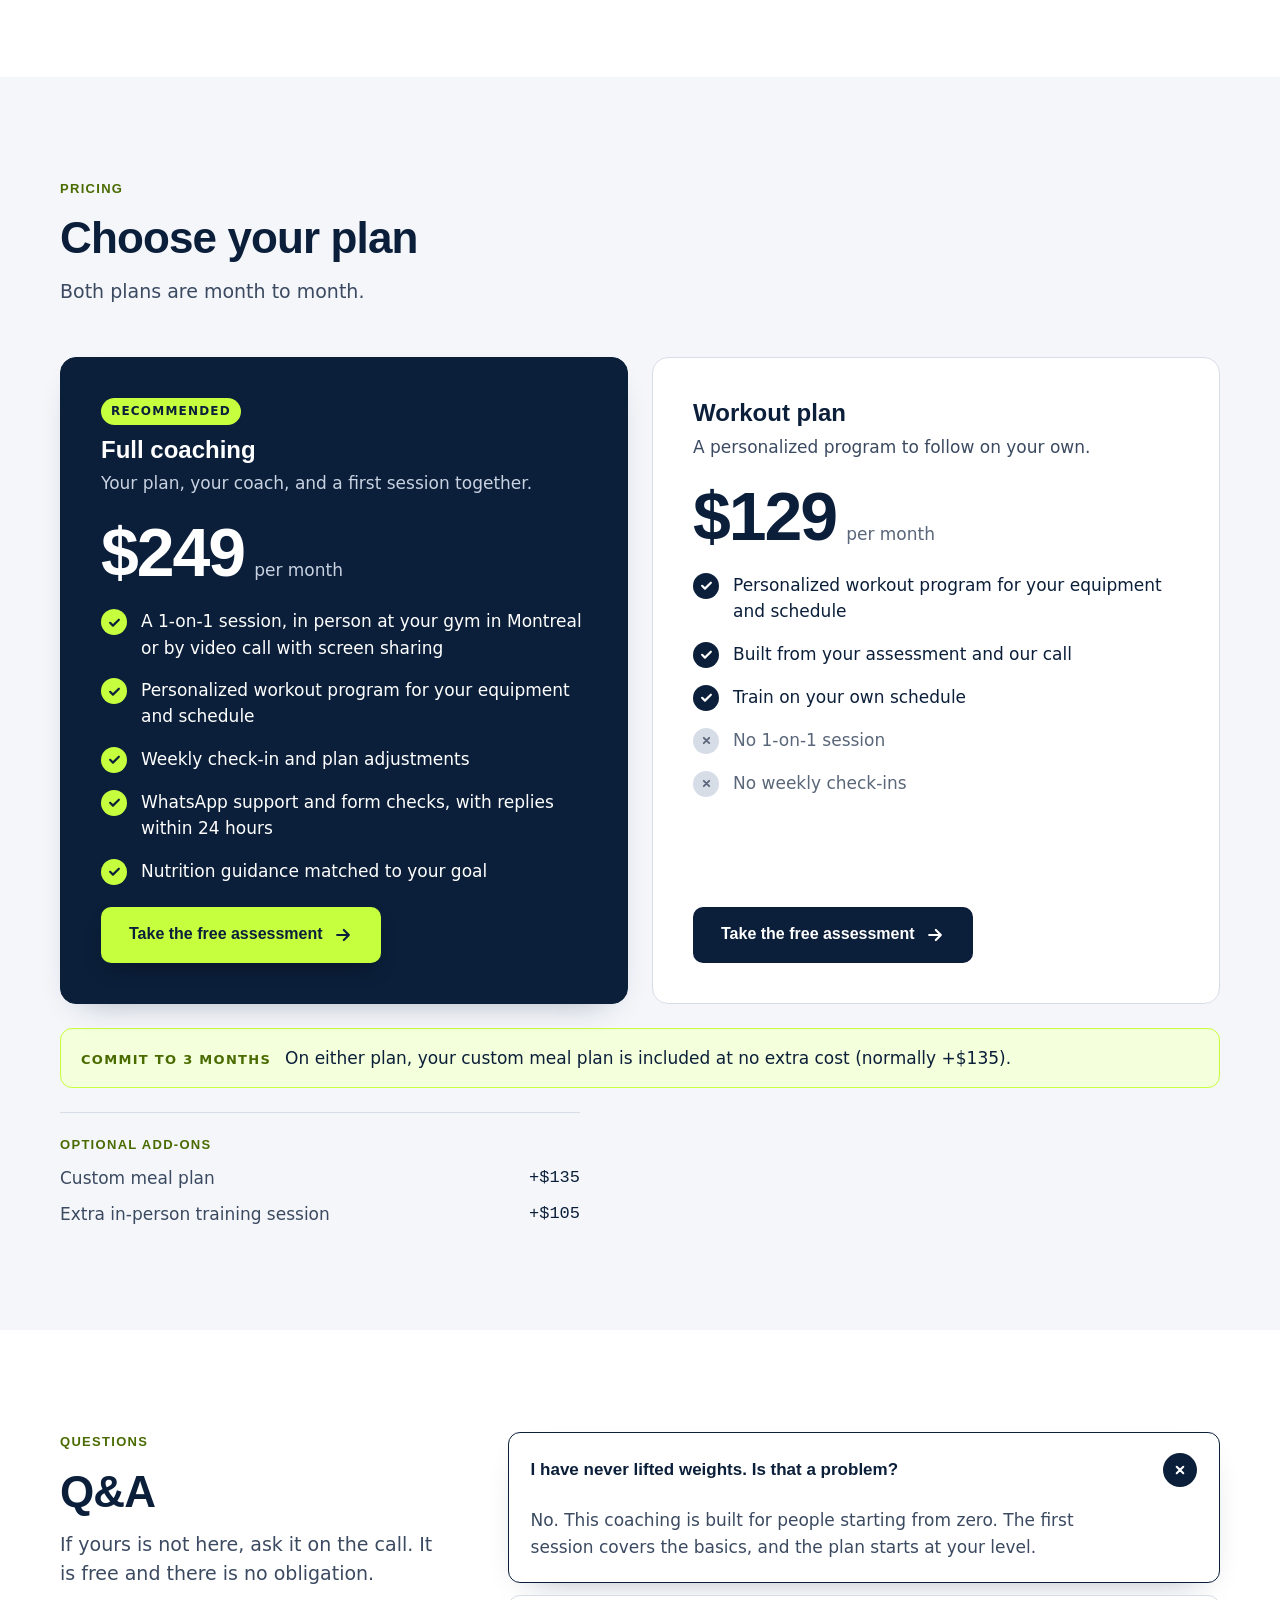
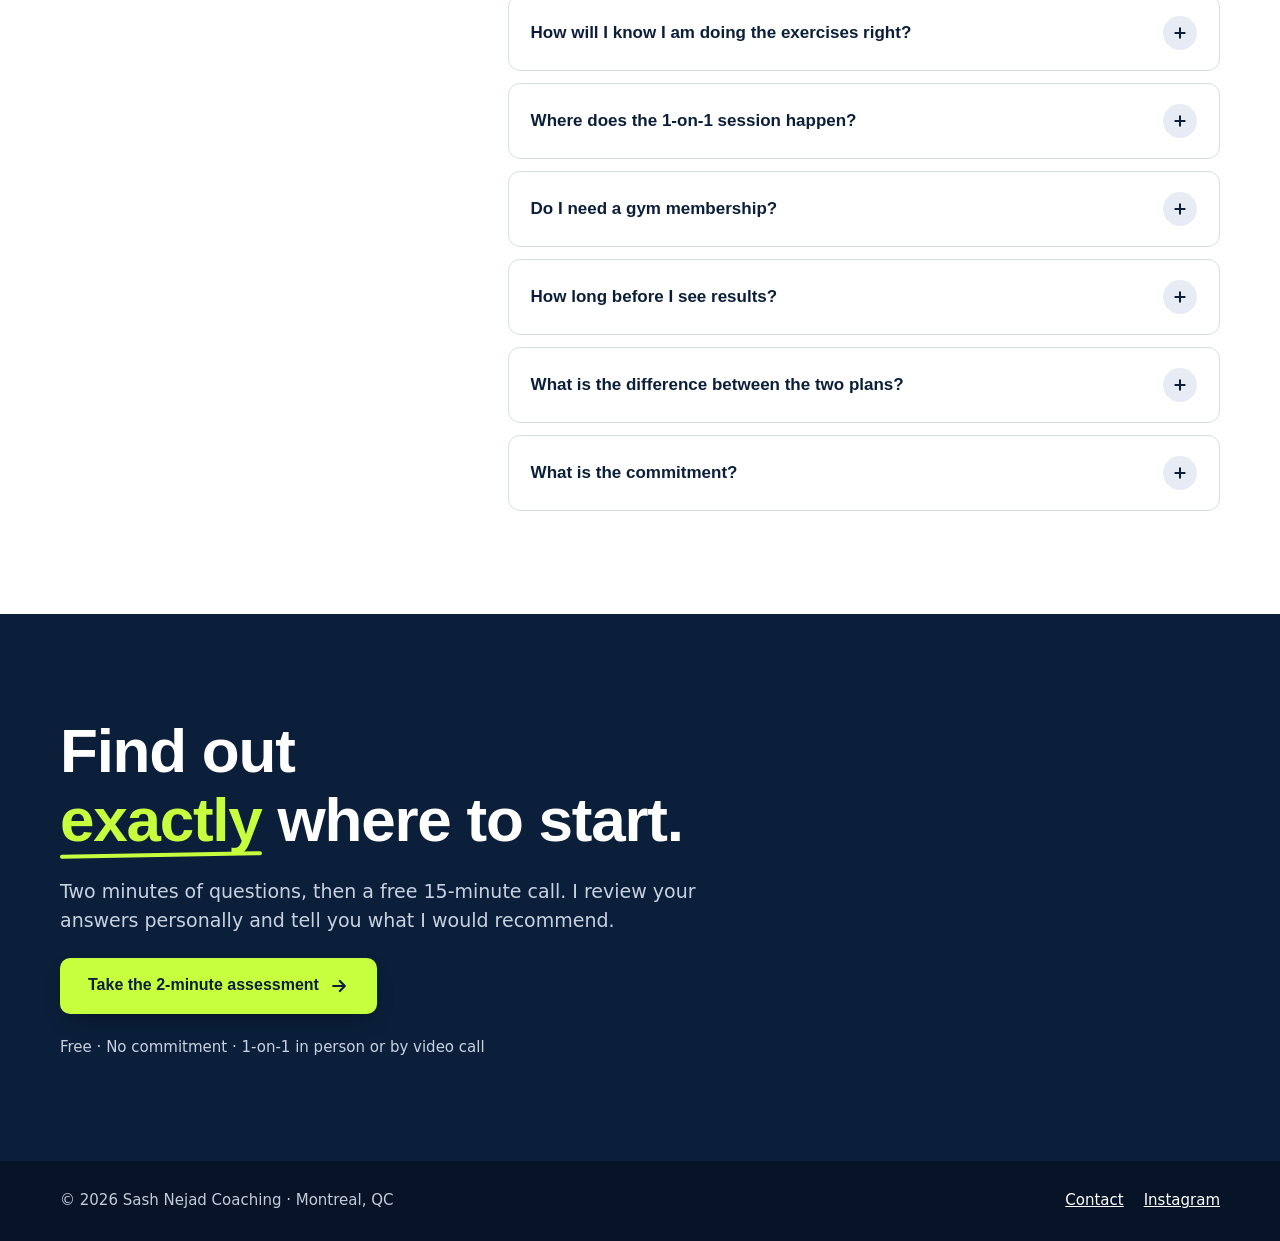
==== commit 846f1655: "Update index.html" ====
--- a/index.html
+++ b/index.html
@@ -308,7 +308,7 @@
     <div class="rings" aria-hidden="true"></div>
     <div class="wrap">
       <div class="hero__copy">
-        <span class="pill"><svg aria-hidden="true" width="16" height="16" viewBox="0 0 24 24" fill="none" stroke="currentColor" stroke-width="2.4" stroke-linecap="round" stroke-linejoin="round"><path d="M13 2L4 14h7l-1 8 9-12h-7l1-8z"/></svg>For busy professionals who want to feel strong</span>
+        <span class="pill"><svg aria-hidden="true" width="16" height="16" viewBox="0 0 24 24" fill="none" stroke="currentColor" stroke-width="2.4" stroke-linecap="round" stroke-linejoin="round"><path d="M13 2L4 14h7l-1 8 9-12h-7l1-8z"/></svg>For busy professionals who want to feel stronger</span>
         <h1>Walk into the gym knowing <span class="mark">exactly</span> what to do.</h1>
         <p class="hero__lead">Coaching for people with full-time jobs who are starting strength training. We start with a 1-on-1 session, in person at your gym or by video call. After that, I coach you online.</p>
         <div class="hero__cta" id="hero-cta">
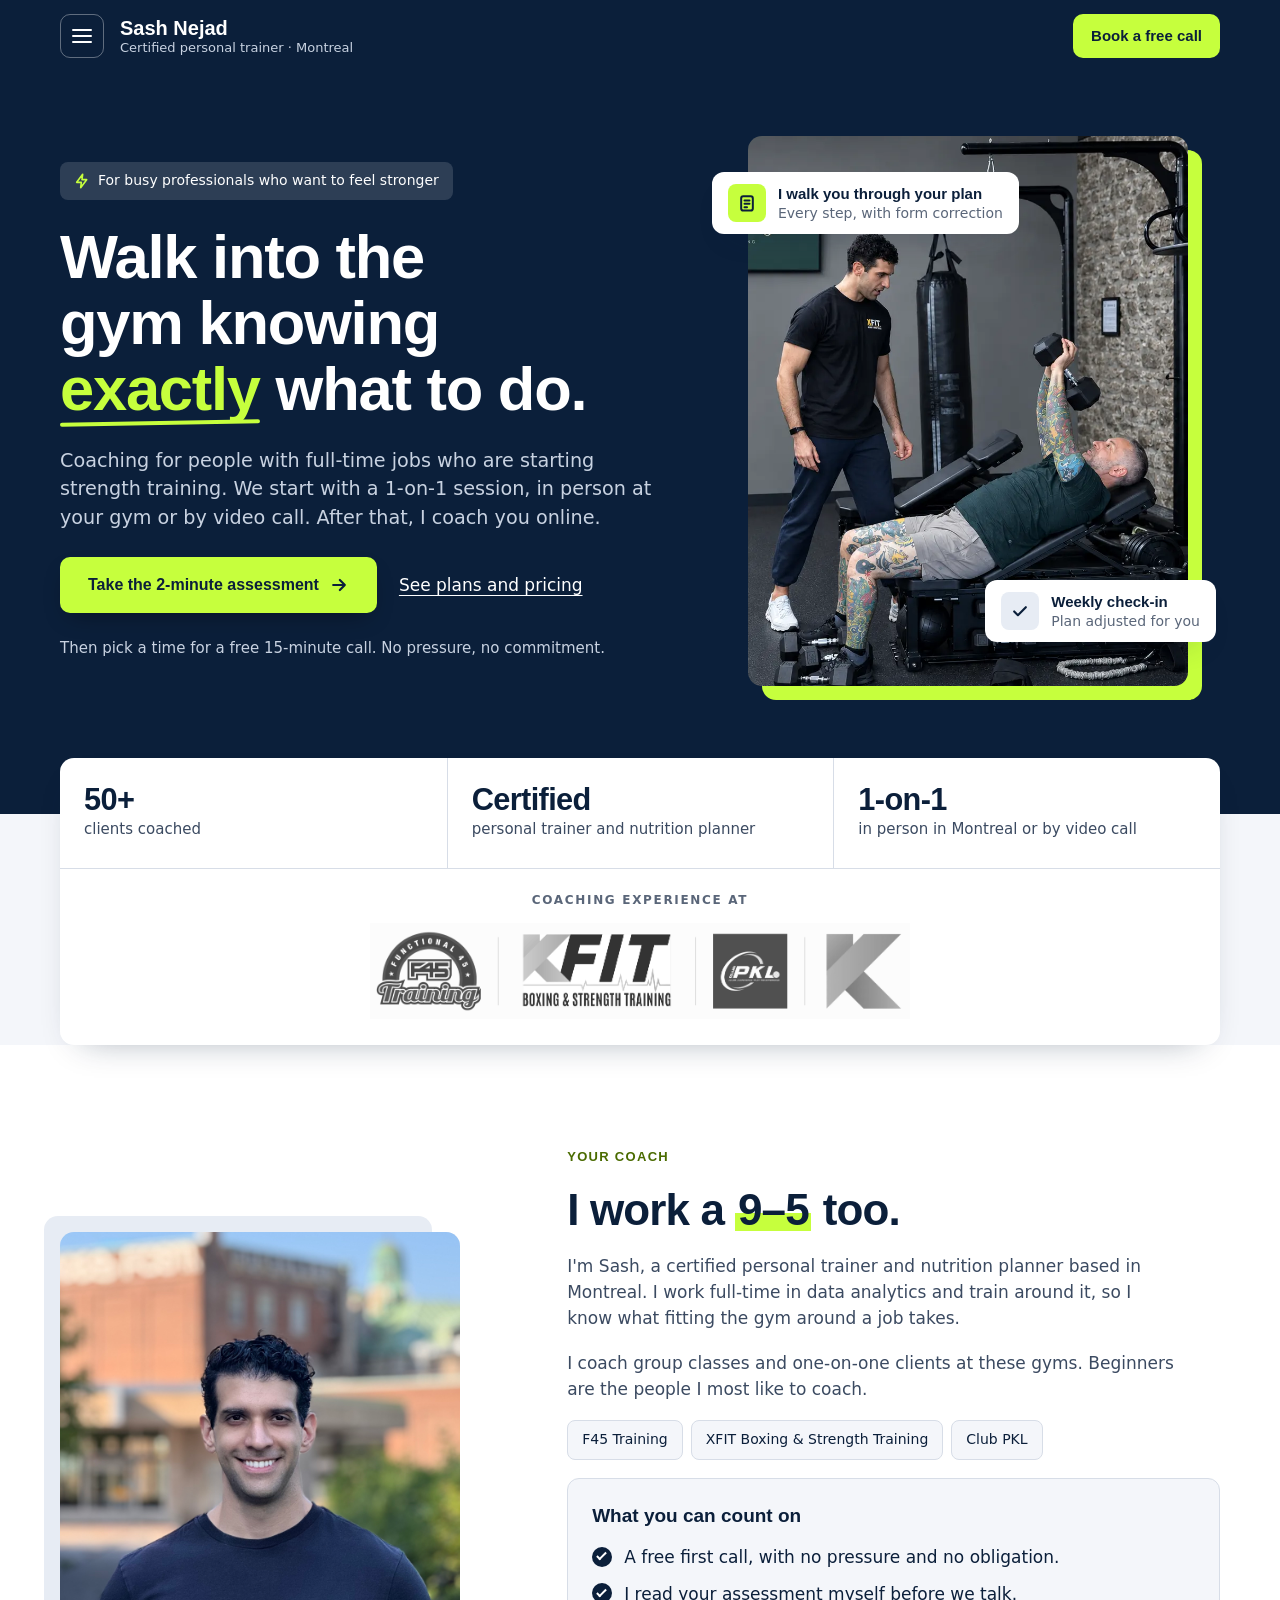
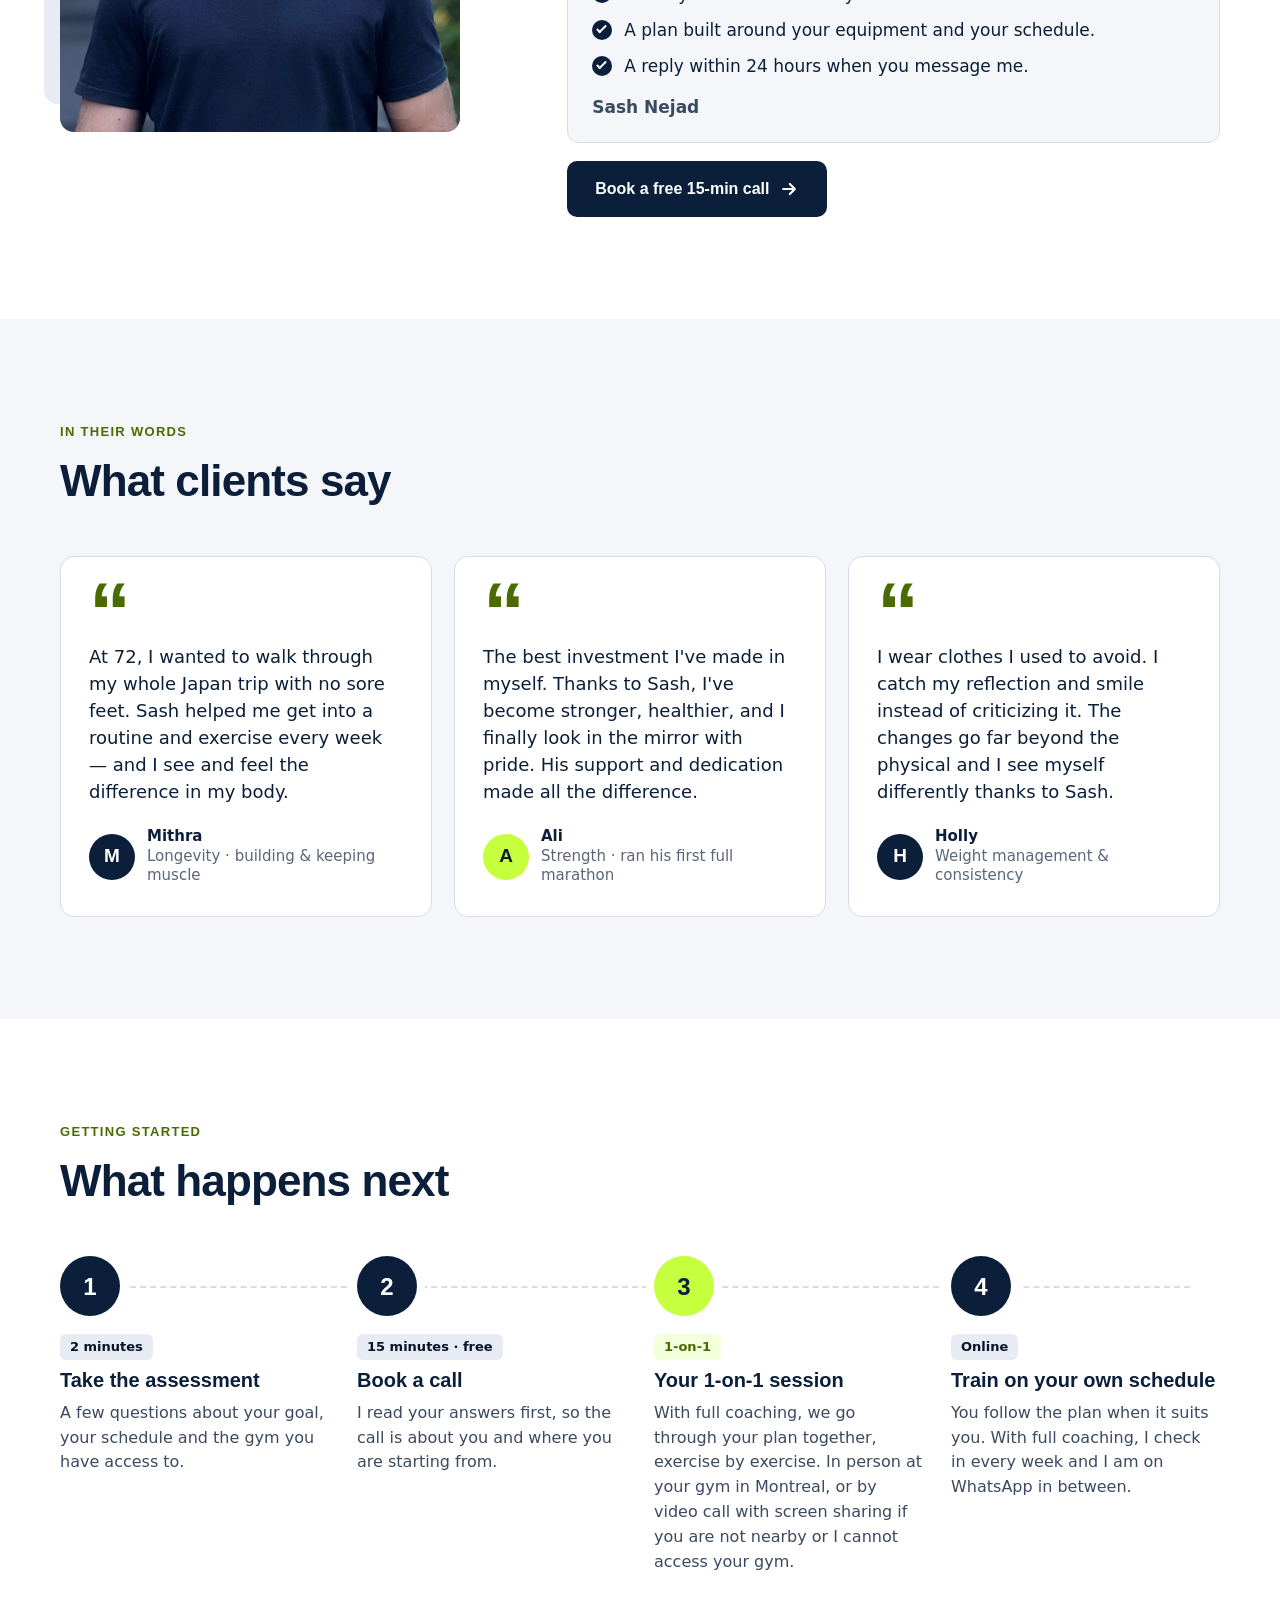
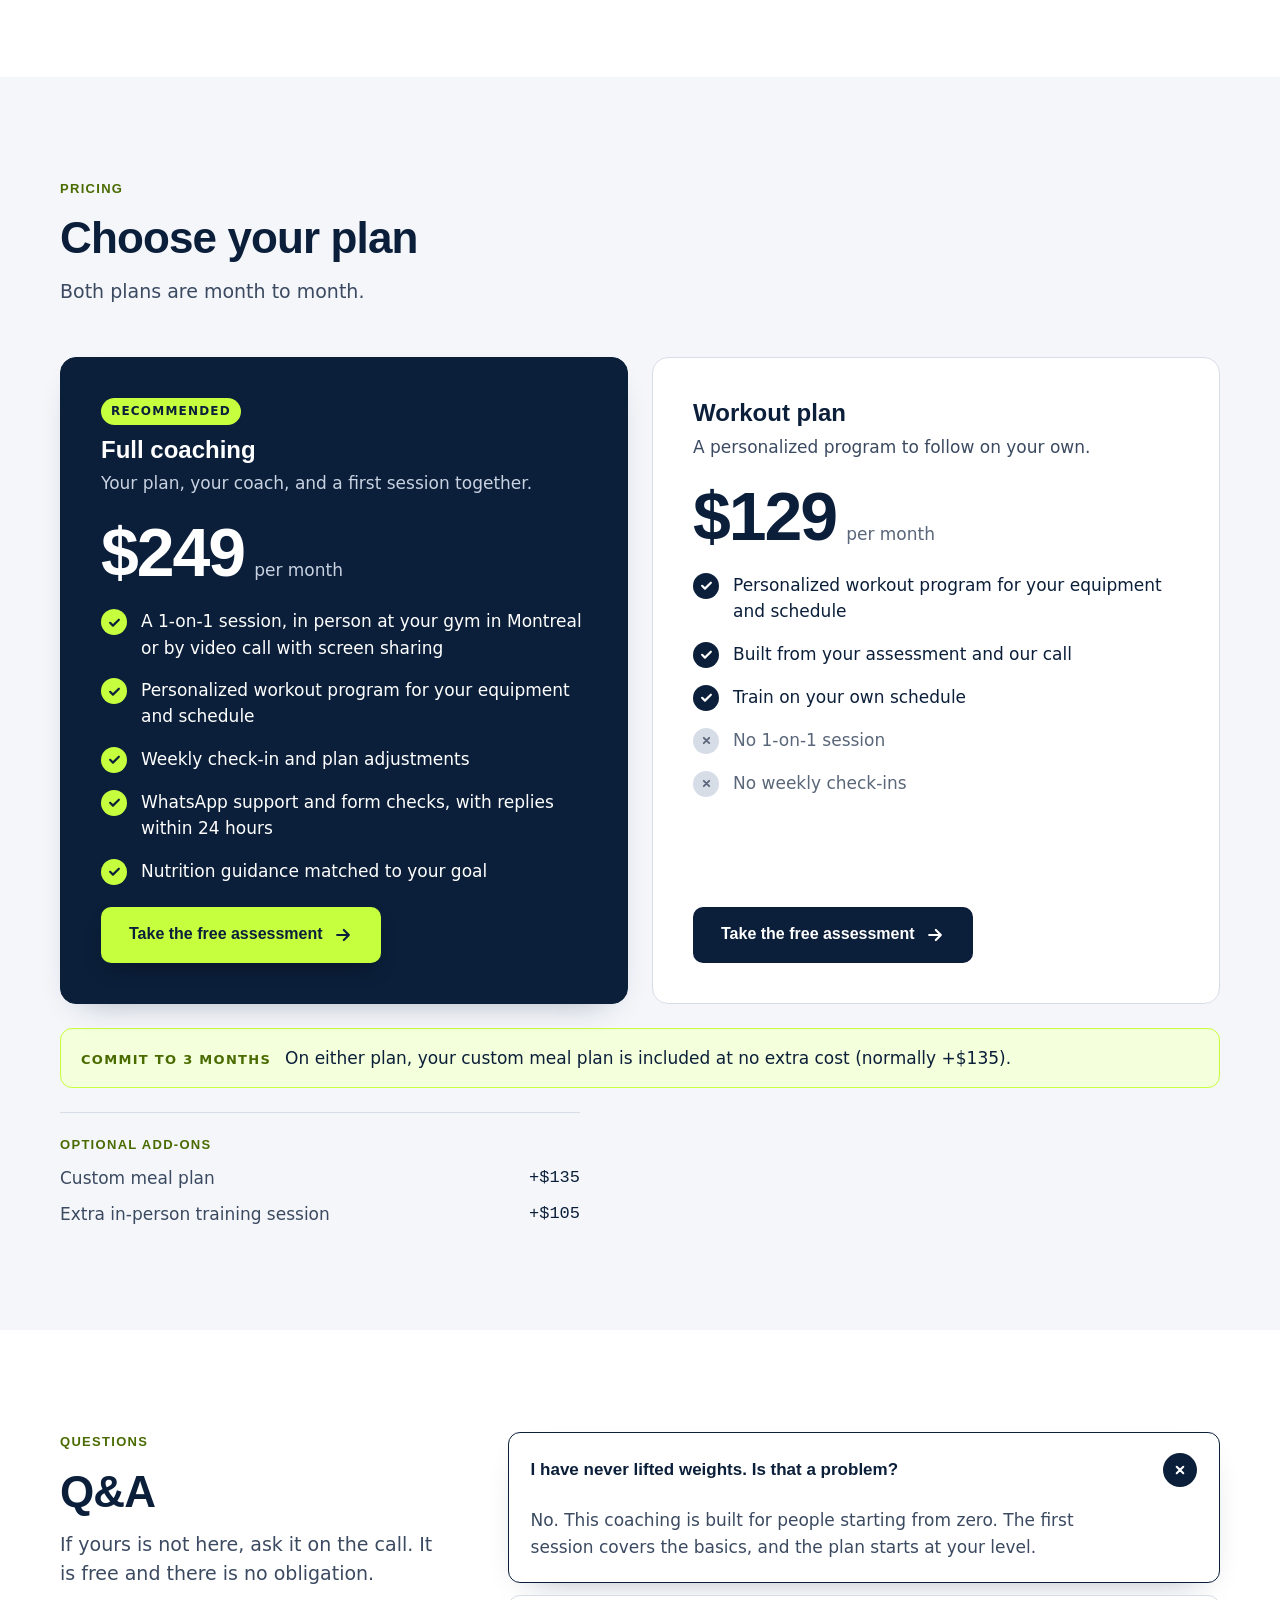
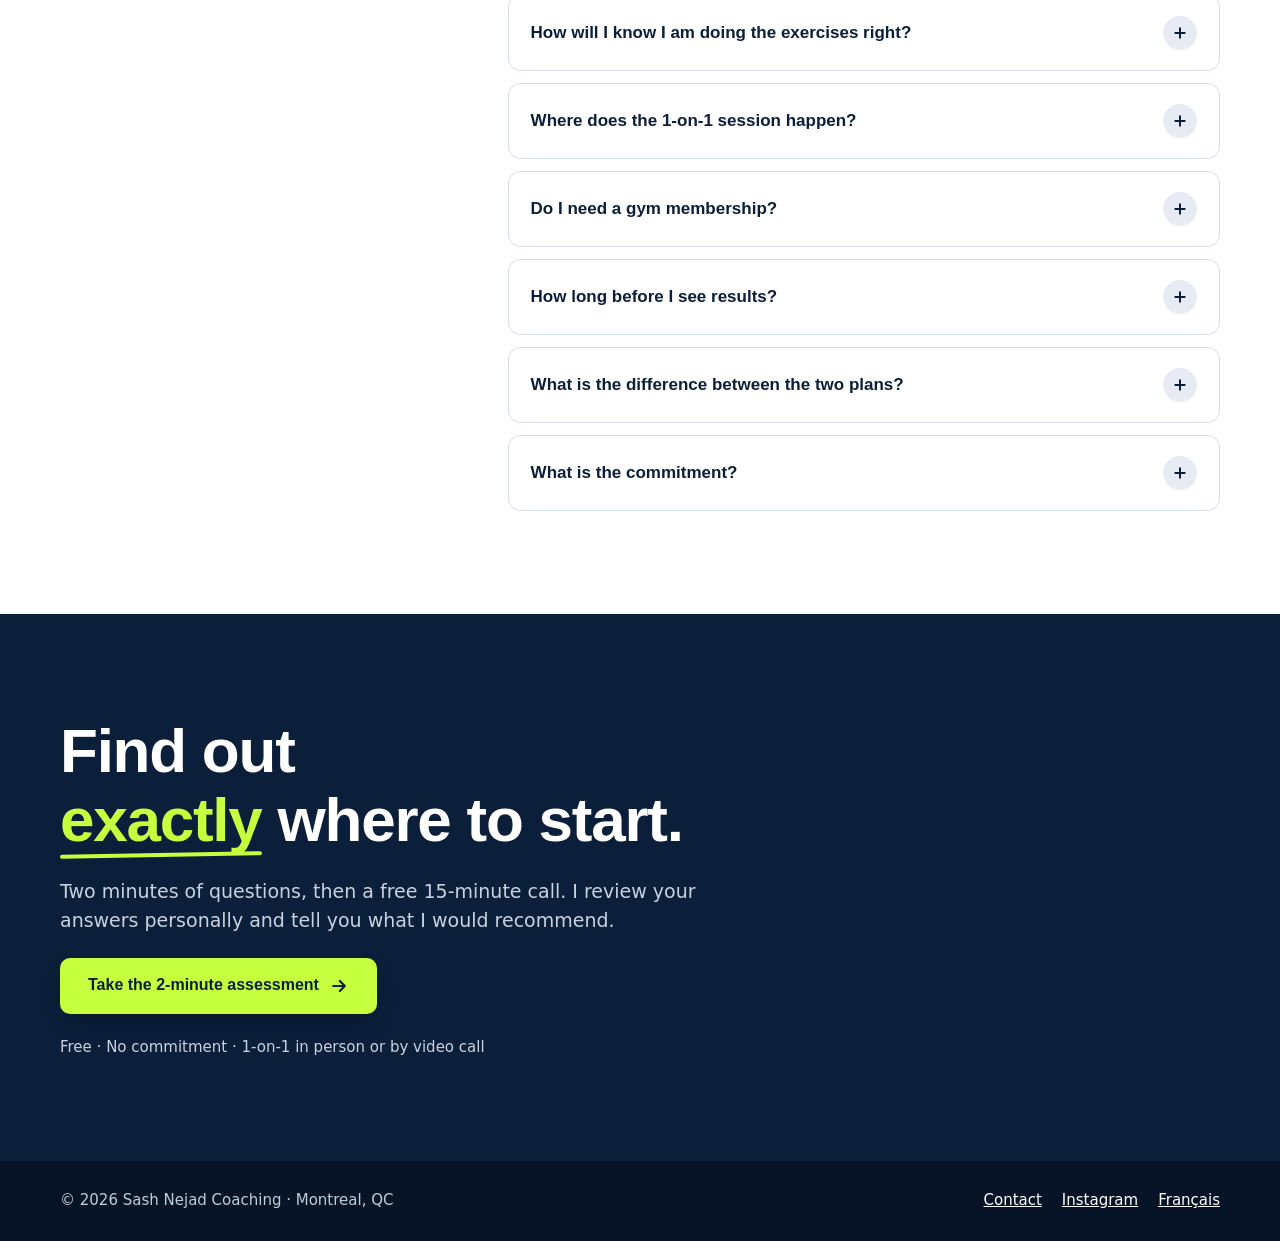
==== commit dccf9992: "Add files via upload" ====
--- a/index.html
+++ b/index.html
@@ -20,9 +20,13 @@
 <meta name="description" content="Online personal training for busy professionals in Montreal: a 1-on-1 session in person or by video call, a personalized plan and weekly check-ins. Book a free 15-minute call.">
 <meta name="robots" content="index, follow, max-image-preview:large, max-snippet:-1">
 <link rel="canonical" href="https://sashnejad.com/">
+<link rel="alternate" hreflang="en" href="https://sashnejad.com/">
+<link rel="alternate" hreflang="fr-CA" href="https://sashnejad.com/fr/">
+<link rel="alternate" hreflang="x-default" href="https://sashnejad.com/">
 <meta property="og:type" content="website">
 <meta property="og:site_name" content="Sash Nejad Coaching">
 <meta property="og:locale" content="en_CA">
+<meta property="og:locale:alternate" content="fr_CA">
 <meta property="og:title" content="Sash Nejad - Personal Trainer Online &amp; in Montreal">
 <meta property="og:description" content="Online personal training for busy professionals in Montreal: a 1-on-1 session in person or by video call, a personalized plan and weekly check-ins. Book a free 15-minute call.">
 <meta property="og:url" content="https://sashnejad.com/">
@@ -290,7 +294,7 @@
     <button class="menu-btn" type="button" aria-expanded="false" aria-controls="site-menu" aria-label="Open menu">
       <span class="menu-btn__bars" aria-hidden="true"><span></span><span></span><span></span></span>
     </button>
-    <a class="brand" href="/"><b>Sash Nejad</b><span>Certified personal trainer · Montreal</span></a>
+    <a class="brand" href="/"><b>Sash Nejad</b><span>Certified personal trainer<span class="brand__city"> · Montreal</span></span></a>
     <a class="btn btn--accent top__cta" href="/assessment/" data-cta="header">Book a free call</a>
   </div>
   <nav class="menu" id="site-menu" aria-label="Main" hidden>
@@ -298,6 +302,7 @@
       <li><a href="/calculators/">Calculators</a></li>
       <li><a href="/blog/">Blog</a></li>
       <li><a href="/contact/">Contact</a></li>
+      <li><a class="menu__lang lang-switch" href="/fr/" hreflang="fr-CA" lang="fr-CA">Français</a></li>
     </ul>
   </nav>
 </header>
@@ -562,6 +567,7 @@
     <nav aria-label="Footer">
       <a href="/contact/">Contact</a>
       <a href="https://www.instagram.com/sashnejad">Instagram</a>
+      <a class="foot__lang lang-switch" href="/fr/" hreflang="fr-CA" lang="fr-CA">Français</a>
     </nav>
   </div>
 </footer>
--- a/assets/site.css
+++ b/assets/site.css
@@ -531,7 +531,10 @@
 .field input:focus-visible, .field select:focus-visible, .seg input:focus-visible + span { outline-color: var(--accent-deep); }
 
 /* Sticky header on every screen size: menu button, name, and "Book a free call" on the right */
-.top { position: sticky; top: 0; z-index: 50; }
+/* Fixed rather than sticky: some phone browsers (notably iPhone Safari) can let a sticky header scroll away.
+   The header is always 72px tall (44px button + 14px padding top and bottom), so the page starts 72px lower. */
+.top { position: fixed; top: 0; left: 0; right: 0; z-index: 50; }
+.top + main { padding-top: 72px; }
 .top .wrap { flex-wrap: nowrap; justify-content: flex-start; gap: 12px 16px; }
 .top .brand { margin-right: auto; min-width: 0; }
 .top .brand b, .top .brand span { white-space: nowrap; overflow: hidden; text-overflow: ellipsis; }
@@ -563,8 +566,27 @@
   border-bottom: 1px solid var(--ink-line); color: #FFFFFF; text-decoration: none; font-size: 18px; font-weight: 600; }
 .menu a::after { content: "→"; opacity: .5; }
 .menu a:hover, .menu a[aria-current] { color: var(--accent); }
+/* Language link: last item in the menu, quieter than the page links. */
+.menu a.menu__lang { font-size: 16px; font-weight: 500; color: var(--on-primary); }
+.menu a.menu__lang::after { content: "↔"; }
+.menu a.menu__lang:hover { color: var(--accent); }
 @media (max-width: 560px) {
+  /* Phones: keep "Certified personal trainer" under the name, as on desktop; drop " · Montreal" to make room. */
   .top .wrap { gap: 10px; }
-  .top .brand span { display: none; }
+  .top .brand b { font-size: 18px; }
+  .top .brand span { display: block; font-size: 12px; }
+  .top .brand .brand__city { display: none; }
   .top__cta { padding: 0 14px; font-size: 14px; }
 }
+@media (max-width: 374px) {
+  /* Smallest phones: tighter spacing so the name, title and button still fit on one row. */
+  .top .wrap { gap: 8px; }
+  .top .brand span { font-size: 11.5px; }
+  .top__cta { padding: 0 11px; font-size: 13px; }
+}
+/* French pages: small note under the testimonials heading ("translated from English"). */
+.note-tr { margin-top: 8px; font-size: 14px; color: var(--muted); }
+/* Touch screens have no hover, so show the gym logos in full colour there. */
+@media (hover: none) {
+  .creds img { opacity: 1; filter: none; }
+}
